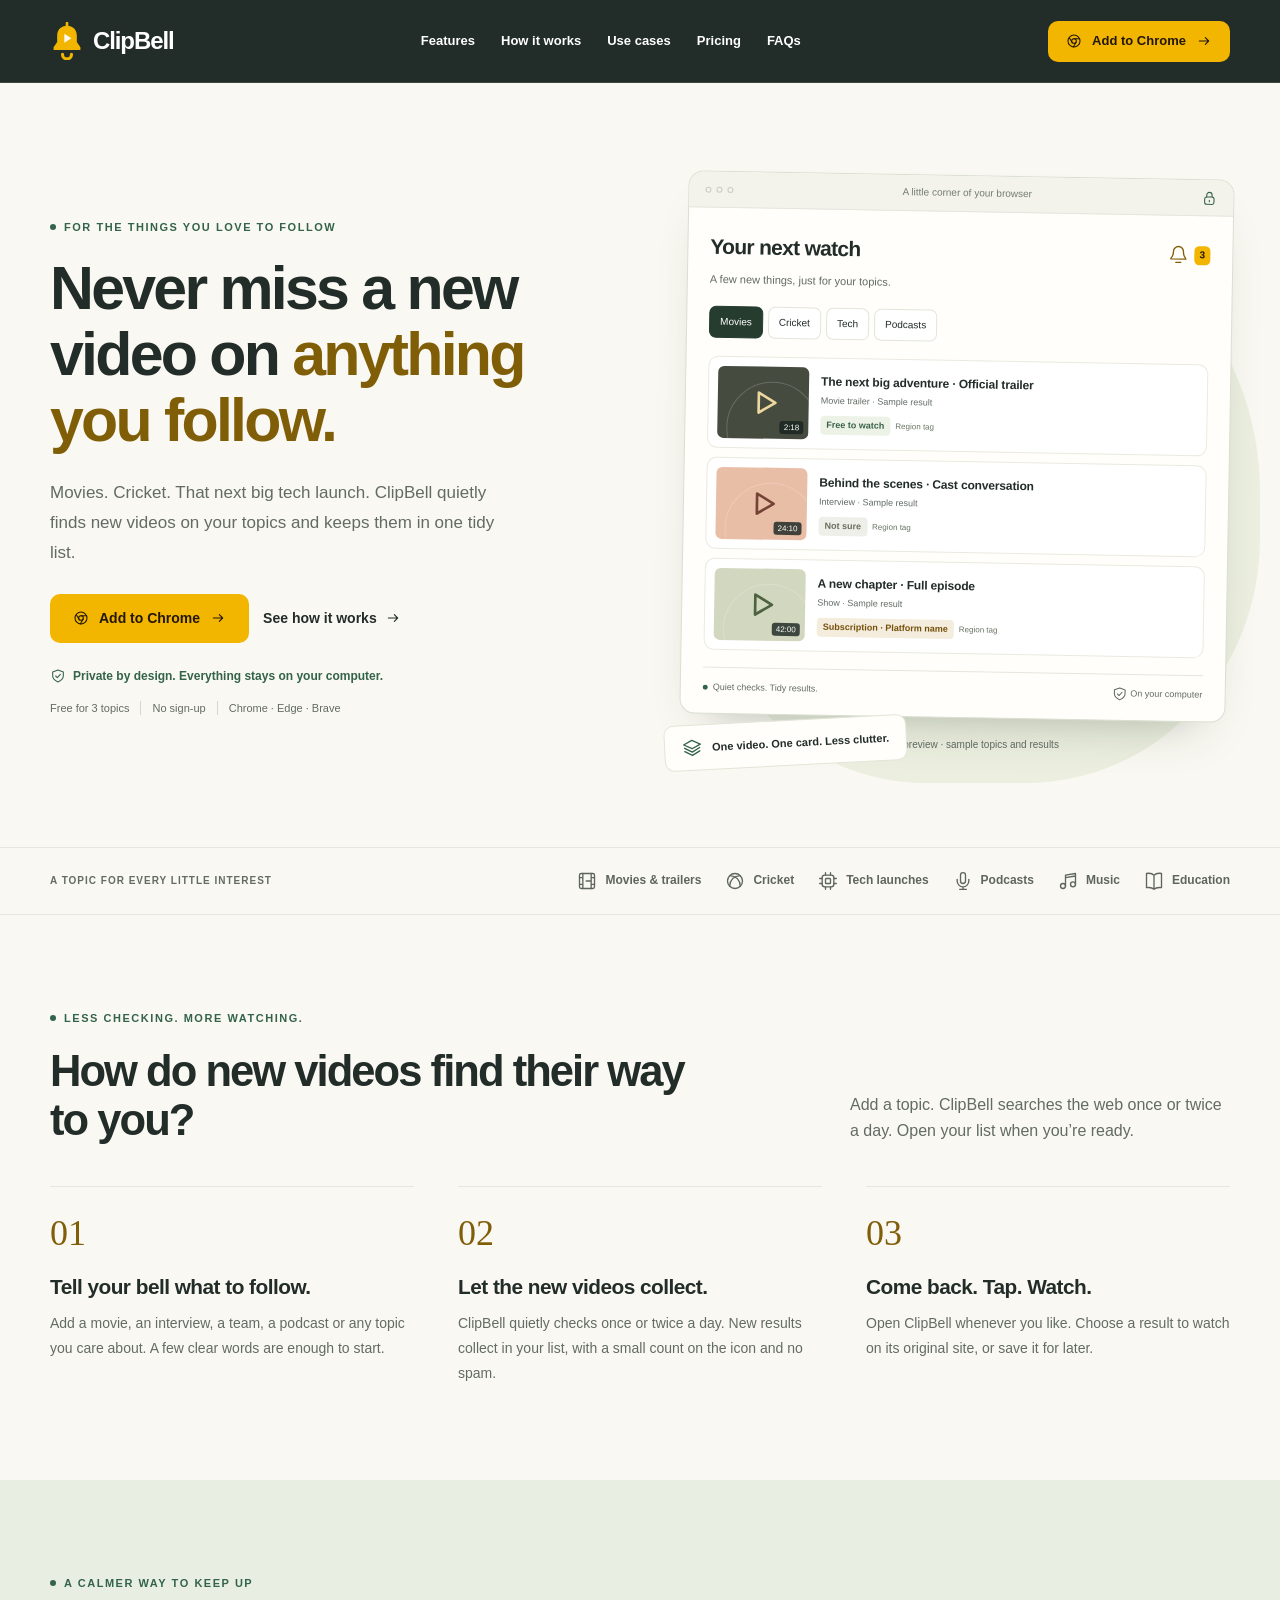
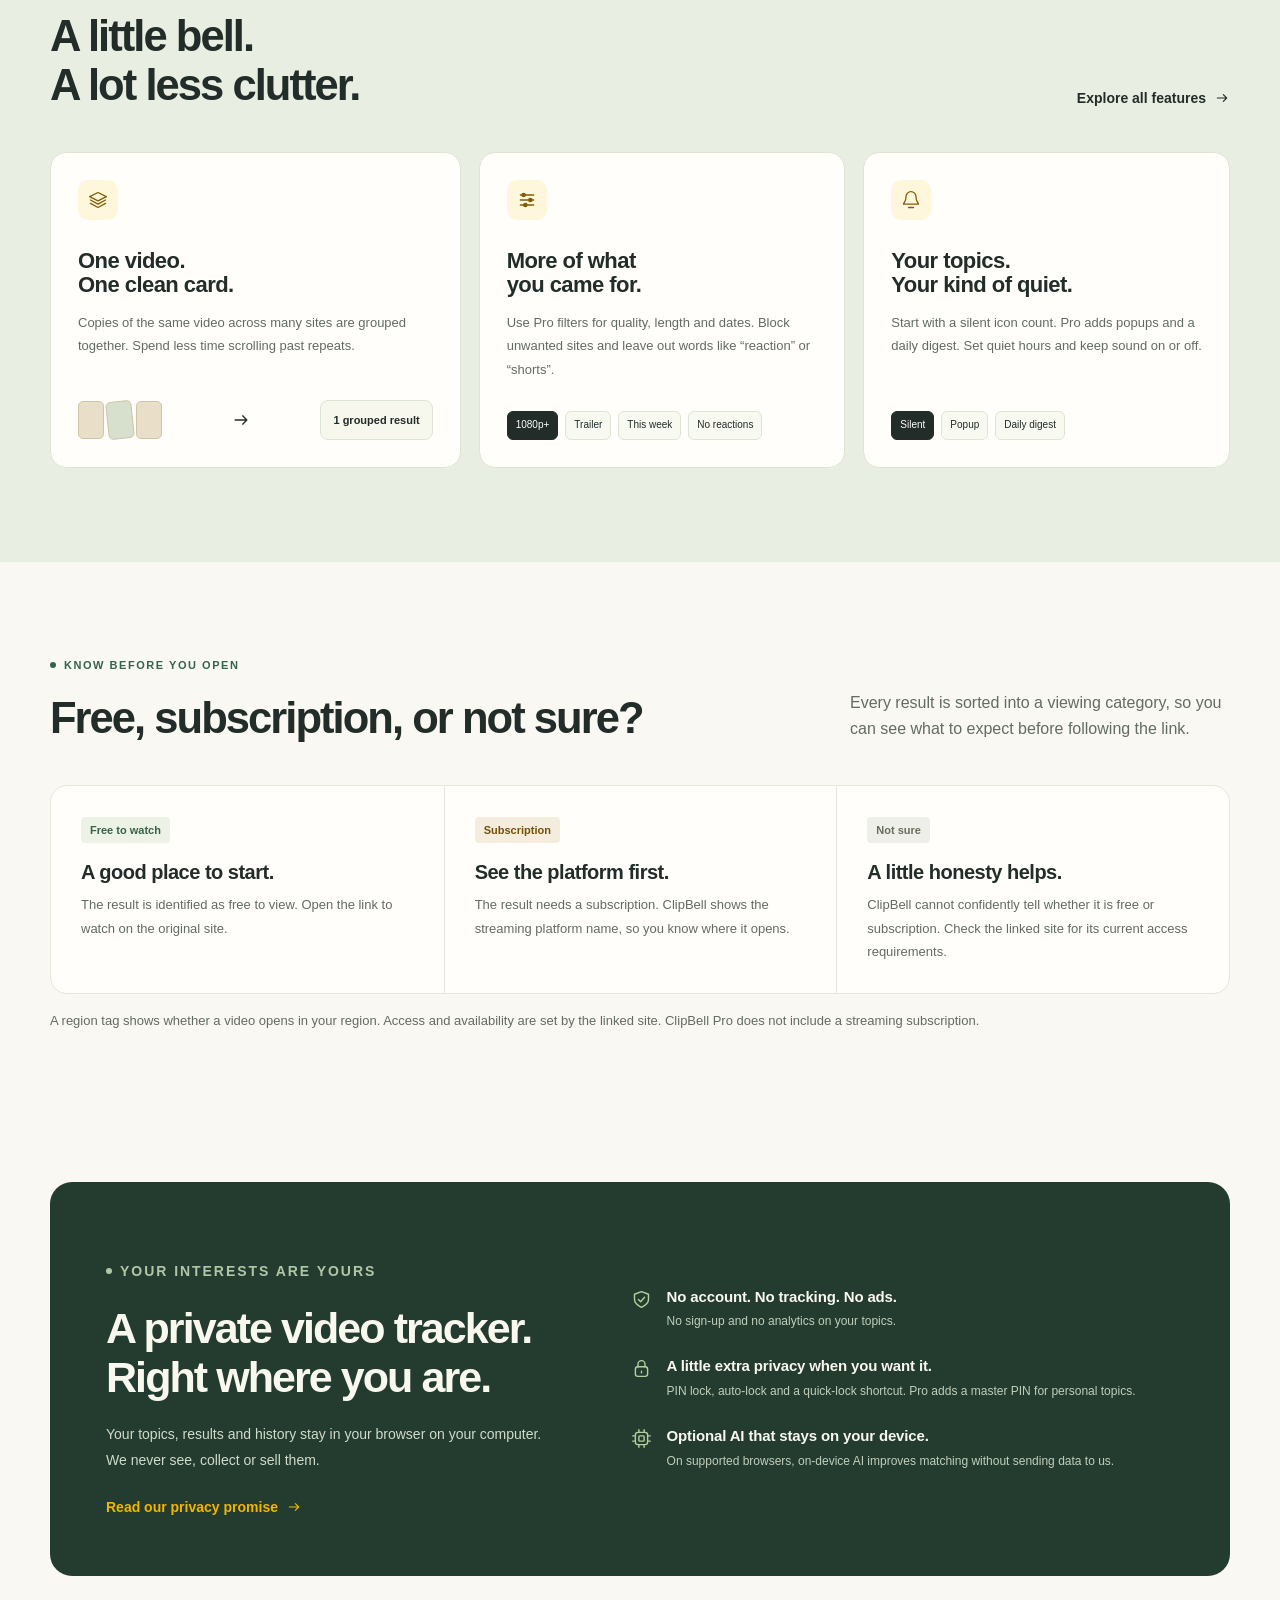
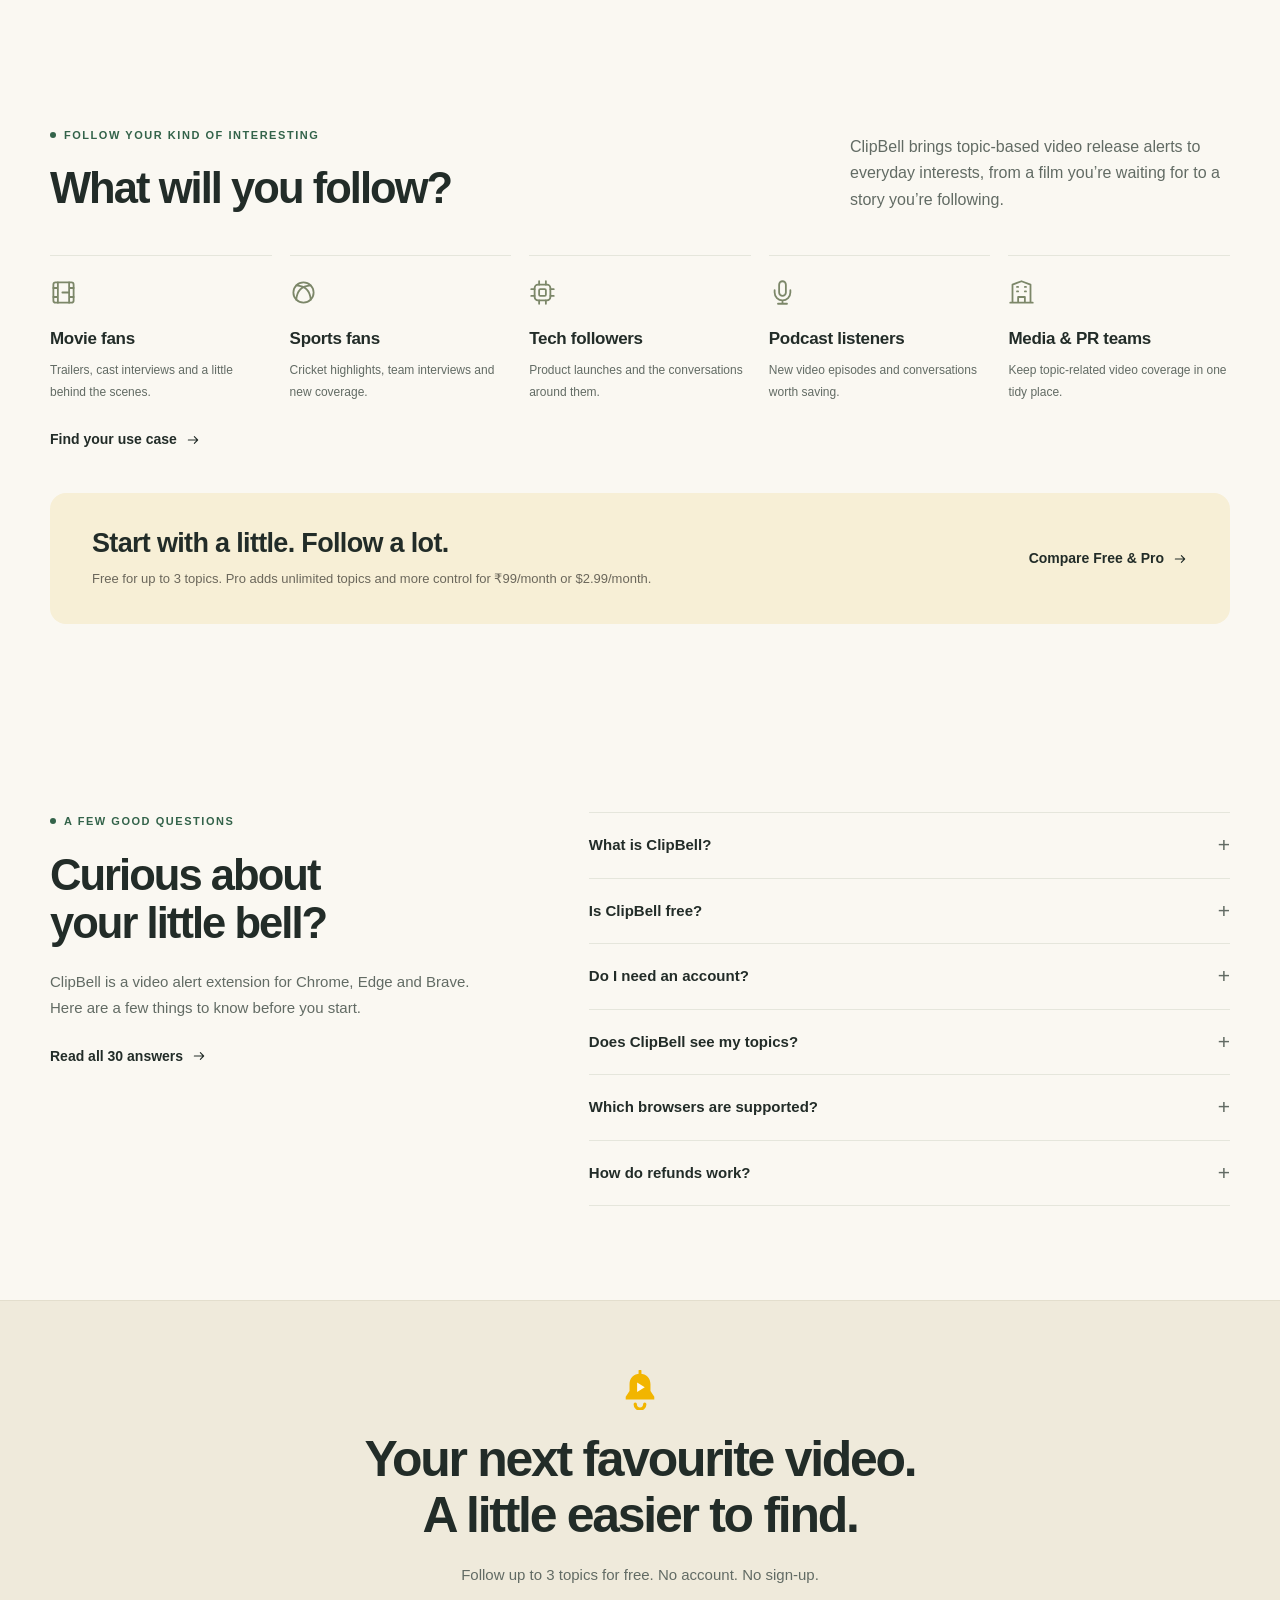
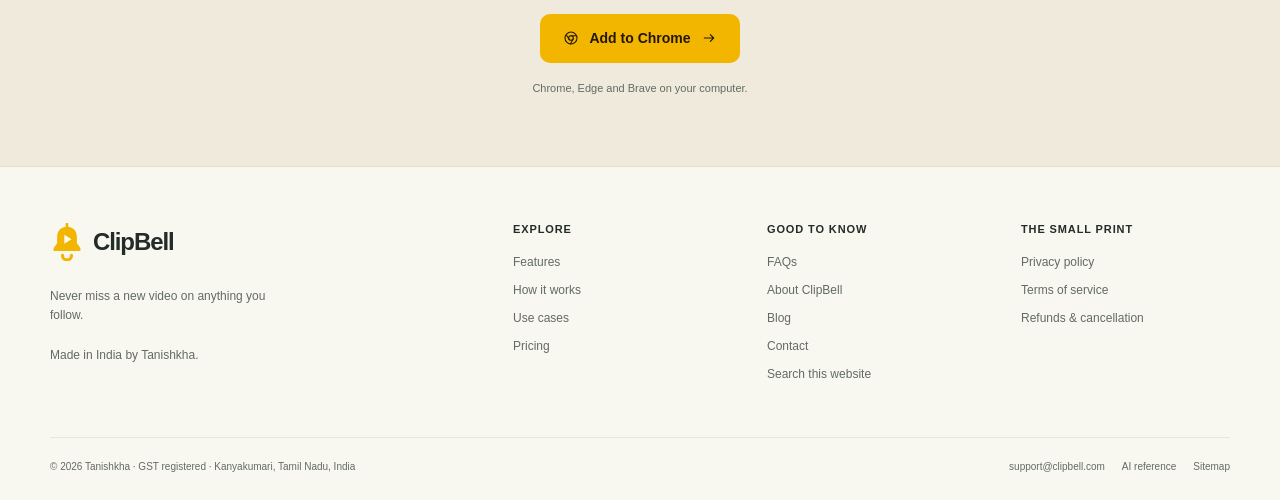
==== index.html @ e233ed97 "ClipBell website" ====
<!doctype html>
<html lang="en"><head><meta charset="utf-8"><meta name="viewport" content="width=device-width, initial-scale=1"><meta name="color-scheme" content="light"><meta name="theme-color" content="#FAF8F2">
<title>ClipBell — New Video Alerts, Privately</title><meta name="description" content="Never miss new videos on topics you follow. ClipBell brings tidy video alerts to Chrome, Edge and Brave. Free for 3 topics. No account."><meta name="robots" content="index,follow,max-image-preview:large"><link rel="canonical" href="https://clipbell.com/">
<meta property="og:type" content="website"><meta property="og:site_name" content="ClipBell"><meta property="og:locale" content="en_IN"><meta property="og:title" content="ClipBell — New Video Alerts, Privately"><meta property="og:description" content="Never miss new videos on topics you follow. ClipBell brings tidy video alerts to Chrome, Edge and Brave. Free for 3 topics. No account."><meta property="og:url" content="https://clipbell.com/"><meta property="og:image" content="https://clipbell.com/assets/og-clipbell.png?v=dark-header-f2b500"><meta property="og:image:width" content="1200"><meta property="og:image:height" content="630"><meta property="og:image:alt" content="ClipBell mango-yellow bell on warm off-white. Never miss a new video on anything you follow.">
<meta name="twitter:card" content="summary_large_image"><meta name="twitter:title" content="ClipBell — New Video Alerts, Privately"><meta name="twitter:description" content="Never miss new videos on topics you follow. ClipBell brings tidy video alerts to Chrome, Edge and Brave. Free for 3 topics. No account."><meta name="twitter:image" content="https://clipbell.com/assets/og-clipbell.png?v=dark-header-f2b500"><meta name="twitter:image:alt" content="ClipBell mango-yellow bell on warm off-white. Never miss a new video on anything you follow.">
<link rel="icon" href="/assets/favicon.svg?v=dark-header-f2b500" type="image/svg+xml"><link rel="icon" href="/assets/favicon-32.png?v=dark-header-f2b500" type="image/png" sizes="32x32"><link rel="apple-touch-icon" href="/assets/apple-touch-icon.png?v=dark-header-f2b500"><link rel="stylesheet" href="/assets/site.css?v=dark-header-f2b500"><link rel="describedby" href="/llms.txt" type="text/plain"><link rel="alternate" type="text/markdown" href="/index.md" title="Plain-text version of this page">
<script type="application/ld+json">{"@context":"https://schema.org","@graph":[{"@type":"Organization","@id":"https://clipbell.com/#organization","name":"Tanishkha","legalName":"Tanishkha","url":"https://clipbell.com/","brand":{"@type":"Brand","name":"ClipBell"},"logo":"https://clipbell.com/assets/clipbell-logo.svg?v=dark-header-f2b500","email":"support@clipbell.com","address":{"@type":"PostalAddress","addressLocality":"Kanyakumari","addressRegion":"Tamil Nadu","addressCountry":"IN"},"contactPoint":{"@type":"ContactPoint","contactType":"customer support","email":"support@clipbell.com","availableLanguage":"English"}},{"@type":"SoftwareApplication","@id":"https://clipbell.com/#software","name":"ClipBell","url":"https://clipbell.com/","description":"ClipBell is a browser extension for Chrome, Edge and Brave that alerts you when new videos are released on topics you follow. Topics, results and history stay in your browser on your computer.","applicationCategory":"BrowserApplication","operatingSystem":"Chrome, Edge, Brave","isAccessibleForFree":true,"publisher":{"@id":"https://clipbell.com/#organization"},"offers":[{"@type":"Offer","name":"ClipBell Free","price":0,"priceCurrency":"INR","url":"https://clipbell.com/pricing/","description":"Up to 3 topics, silent alerts and one PIN."},{"@type":"Offer","name":"ClipBell Pro — monthly — INR","price":99,"priceCurrency":"INR","url":"https://clipbell.com/pricing/","priceSpecification":{"@type":"UnitPriceSpecification","price":99,"priceCurrency":"INR","referenceQuantity":{"@type":"QuantitativeValue","value":1,"unitText":"month"}},"description":"Monthly Pro: unlimited topics, master PIN and personal topics, popup and daily digest alerts, all filters and related videos. Checkout details are pending."},{"@type":"Offer","name":"ClipBell Pro — monthly — USD","price":2.99,"priceCurrency":"USD","url":"https://clipbell.com/pricing/","priceSpecification":{"@type":"UnitPriceSpecification","price":2.99,"priceCurrency":"USD","referenceQuantity":{"@type":"QuantitativeValue","value":1,"unitText":"month"}},"description":"Monthly Pro: unlimited topics, master PIN and personal topics, popup and daily digest alerts, all filters and related videos. Checkout details are pending."}]},{"@type":"WebSite","@id":"https://clipbell.com/#website","name":"ClipBell","url":"https://clipbell.com/","publisher":{"@id":"https://clipbell.com/#organization"},"inLanguage":"en","potentialAction":{"@type":"SearchAction","target":{"@type":"EntryPoint","urlTemplate":"https://clipbell.com/search/?q={search_term_string}"},"query-input":"required name=search_term_string"}},{"@type":"BreadcrumbList","@id":"https://clipbell.com/#breadcrumbs","itemListElement":[{"@type":"ListItem","position":1,"name":"Home","item":"https://clipbell.com/"}]},{"@type":"WebPage","@id":"https://clipbell.com/#webpage","name":"ClipBell — New Video Alerts, Privately","description":"Never miss new videos on topics you follow. ClipBell brings tidy video alerts to Chrome, Edge and Brave. Free for 3 topics. No account.","url":"https://clipbell.com/","isPartOf":{"@id":"https://clipbell.com/#website"},"about":{"@id":"https://clipbell.com/#software"},"breadcrumb":{"@id":"https://clipbell.com/#breadcrumbs"},"inLanguage":"en"},{"@type":"FAQPage","@id":"https://clipbell.com/#faq","url":"https://clipbell.com/","mainEntity":[{"@type":"Question","name":"What is ClipBell?","acceptedAnswer":{"@type":"Answer","text":"ClipBell is a browser extension for Chrome, Edge and Brave that gives you new video alerts for topics you care about. Made in India by Tanishkha, it searches the web once or twice a day and collects new results in one list on your computer."}},{"@type":"Question","name":"Is ClipBell free?","acceptedAnswer":{"@type":"Answer","text":"Yes. The Free plan includes up to 3 topics, silent alerts and one PIN. Pro adds unlimited topics, more alert choices and additional features."}},{"@type":"Question","name":"Do I need an account?","acceptedAnswer":{"@type":"Answer","text":"No. ClipBell needs no account and no sign-up. A Pro licence key is checked without sending any of your topics."}},{"@type":"Question","name":"Does ClipBell see my topics?","acceptedAnswer":{"@type":"Answer","text":"No. Your topics, results and history stay in your browser on your computer. We never see, collect or sell them, and there is no tracking, analytics on your topics or advertising."}},{"@type":"Question","name":"Which browsers are supported?","acceptedAnswer":{"@type":"Answer","text":"ClipBell supports Chrome, Edge and Brave on your computer. Phone support is not available yet."}},{"@type":"Question","name":"How do refunds work?","acceptedAnswer":{"@type":"Answer","text":"Your first Pro purchase is eligible for a full refund within 7 days. Lifetime purchases have a 14-day refund window. Later renewal periods are not refundable except where the law requires. Approved refunds are submitted to the original payment method within 5–7 business days; your bank or payment provider may take longer to credit them. See the Refund & Cancellation Policy for details."}}]}]}</script><script src="/assets/site.js" defer></script></head>
<body><a href="#main" class="skip-link">Skip to content</a>
<header class="site-header"><div class="container header-row">
<a href="/" class="wordmark" aria-label="ClipBell home"><svg class="brand-icon" viewBox="0 0 38 42" fill="none" aria-hidden="true"><path d="M19 4c-6.8 0-11 4.8-11 11v7l-4 6v3h30v-3l-4-6v-7C30 8.8 25.8 4 19 4Z" fill="currentColor"/><path d="M14 36a5 5 0 0 0 10 0" stroke="currentColor" stroke-width="3.5" stroke-linecap="round"/><path d="m16 13 8 5-8 5V13Z" fill="#fffaf0"/><path d="M19 1v4" stroke="currentColor" stroke-width="3" stroke-linecap="round"/></svg><span>ClipBell</span></a>
<nav class="nav" id="main-navigation" aria-label="Main navigation"><a href="/features/">Features</a><a href="/how-it-works/">How it works</a><a href="/use-cases/">Use cases</a><a href="/pricing/">Pricing</a><a href="/faq/">FAQs</a></nav>
<div class="header-actions"><a class="button button-sm" href="/#install-info" data-launch="install" data-placeholder="[Chrome Web Store link]"><svg class="icon icon-sm" viewBox="0 0 24 24" fill="none" stroke="currentColor" stroke-width="1.6" stroke-linecap="round" stroke-linejoin="round" aria-hidden="true"><circle cx="12" cy="12" r="9"/><circle cx="12" cy="12" r="3.5"/><path d="M12 8.5h8M9 14l-4-7m10 7-4 7"/></svg>Add to Chrome<svg class="icon icon-sm" viewBox="0 0 24 24" fill="none" stroke="currentColor" stroke-width="1.6" stroke-linecap="round" stroke-linejoin="round" aria-hidden="true"><path d="M5 12h14m-5-5 5 5-5 5"/></svg></a><button class="menu-toggle" id="menu-toggle" type="button" aria-label="Toggle navigation" aria-controls="main-navigation" aria-expanded="false"><svg class="icon" viewBox="0 0 24 24" fill="none" stroke="currentColor" stroke-width="1.6" stroke-linecap="round" stroke-linejoin="round" aria-hidden="true"><path d="M4 7h16M4 12h16M4 17h16"/></svg></button></div>
</div></header><main id="main"><section class="hero"><div class="container hero-grid"><div><p class="eyebrow">For the things you love to follow</p><h1>Never miss a new video on <span class="accent">anything you follow.</span></h1><p class="lead">Movies. Cricket. That next big tech launch. ClipBell quietly finds new videos on your topics and keeps them in one tidy list.</p><div class="actions"><a class="button " href="/#install-info" data-launch="install" data-placeholder="[Chrome Web Store link]"><svg class="icon icon-sm" viewBox="0 0 24 24" fill="none" stroke="currentColor" stroke-width="1.6" stroke-linecap="round" stroke-linejoin="round" aria-hidden="true"><circle cx="12" cy="12" r="9"/><circle cx="12" cy="12" r="3.5"/><path d="M12 8.5h8M9 14l-4-7m10 7-4 7"/></svg>Add to Chrome<svg class="icon icon-sm" viewBox="0 0 24 24" fill="none" stroke="currentColor" stroke-width="1.6" stroke-linecap="round" stroke-linejoin="round" aria-hidden="true"><path d="M5 12h14m-5-5 5 5-5 5"/></svg></a><a class="text-link " href="/how-it-works/">See how it works<svg class="icon icon-sm" viewBox="0 0 24 24" fill="none" stroke="currentColor" stroke-width="1.6" stroke-linecap="round" stroke-linejoin="round" aria-hidden="true"><path d="M5 12h14m-5-5 5 5-5 5"/></svg></a></div><p class="privacy-line"><svg class="icon icon-sm" viewBox="0 0 24 24" fill="none" stroke="currentColor" stroke-width="1.6" stroke-linecap="round" stroke-linejoin="round" aria-hidden="true"><path d="m12 3 8 3v6c0 5-8 9-8 9s-8-4-8-9V6l8-3Z"/><path d="m8.5 12 2.5 2.5 4.5-5"/></svg>Private by design. Everything stays on your computer.</p><div class="browser-support"><span>Free for 3 topics</span><span class="divider"></span><span>No sign-up</span><span class="divider"></span><span>Chrome · Edge · Brave</span></div></div><div class="hero-art" aria-label="Illustrative ClipBell product preview"><div class="demo-window"><div class="window-bar"><i></i><i></i><i></i><span>A little corner of your browser</span><svg class="icon icon-sm" viewBox="0 0 24 24" fill="none" stroke="currentColor" stroke-width="1.6" stroke-linecap="round" stroke-linejoin="round" aria-hidden="true"><rect x="5" y="10" width="14" height="11" rx="3"/><path d="M8 10V7a4 4 0 0 1 8 0v3m-4 5v2"/></svg></div><div class="demo-content"><div class="demo-title-row"><span class="demo-title">Your next watch</span><span class="bell-count"><svg class="icon" viewBox="0 0 24 24" fill="none" stroke="currentColor" stroke-width="1.6" stroke-linecap="round" stroke-linejoin="round" aria-hidden="true"><path d="M18 8a6 6 0 0 0-12 0c0 7-3 7-3 9h18c0-2-3-2-3-9M9 21h6"/></svg><b>3</b></span></div><p class="demo-subtitle">A few new things, just for your topics.</p><div class="demo-tabs" role="tablist" aria-label="Sample topics"><button role="tab" id="demo-movies" type="button" data-demo-topic="movies" aria-selected="true" aria-controls="demo-results" tabindex="0">Movies</button><button role="tab" id="demo-cricket" type="button" data-demo-topic="cricket" aria-selected="false" aria-controls="demo-results" tabindex="-1">Cricket</button><button role="tab" id="demo-tech" type="button" data-demo-topic="tech" aria-selected="false" aria-controls="demo-results" tabindex="-1">Tech</button><button role="tab" id="demo-podcasts" type="button" data-demo-topic="podcasts" aria-selected="false" aria-controls="demo-results" tabindex="-1">Podcasts</button></div><div id="demo-results" class="demo-list" role="tabpanel" aria-labelledby="demo-movies"><article class="video-card"><div class="thumb cinema" aria-hidden="true"><svg class="icon" viewBox="0 0 24 24" fill="none" stroke="currentColor" stroke-width="1.6" stroke-linecap="round" stroke-linejoin="round" aria-hidden="true"><path d="m9 6 10 6-10 6V6Z"/></svg><span class="time">2:18</span></div><div class="video-copy"><h3>The next big adventure · Official trailer</h3><p>Movie trailer · Sample result</p><div class="video-tags"><span class="tag ">Free to watch</span><span class="region">Region tag</span></div></div></article><article class="video-card"><div class="thumb podcast" aria-hidden="true"><svg class="icon" viewBox="0 0 24 24" fill="none" stroke="currentColor" stroke-width="1.6" stroke-linecap="round" stroke-linejoin="round" aria-hidden="true"><path d="m9 6 10 6-10 6V6Z"/></svg><span class="time">24:10</span></div><div class="video-copy"><h3>Behind the scenes · Cast conversation</h3><p>Interview · Sample result</p><div class="video-tags"><span class="tag tag-unsure">Not sure</span><span class="region">Region tag</span></div></div></article><article class="video-card"><div class="thumb new" aria-hidden="true"><svg class="icon" viewBox="0 0 24 24" fill="none" stroke="currentColor" stroke-width="1.6" stroke-linecap="round" stroke-linejoin="round" aria-hidden="true"><path d="m9 6 10 6-10 6V6Z"/></svg><span class="time">42:00</span></div><div class="video-copy"><h3>A new chapter · Full episode</h3><p>Show · Sample result</p><div class="video-tags"><span class="tag tag-subscription">Subscription · Platform name</span><span class="region">Region tag</span></div></div></article></div><div class="demo-bottom"><span><i class="live-dot"></i>Quiet checks. Tidy results.</span><span><svg class="icon icon-sm" viewBox="0 0 24 24" fill="none" stroke="currentColor" stroke-width="1.6" stroke-linecap="round" stroke-linejoin="round" aria-hidden="true"><path d="m12 3 8 3v6c0 5-8 9-8 9s-8-4-8-9V6l8-3Z"/><path d="m8.5 12 2.5 2.5 4.5-5"/></svg> On your computer</span></div></div></div><div class="floating-note"><svg class="icon" viewBox="0 0 24 24" fill="none" stroke="currentColor" stroke-width="1.6" stroke-linecap="round" stroke-linejoin="round" aria-hidden="true"><path d="m12 3 10 5-10 5L2 8l10-5Zm-9 9 9 5 9-5M3 16l9 5 9-5"/></svg>One video. One card. Less clutter.</div><p class="sample-caption">Illustrative preview · sample topics and results</p></div></div></section>
<div class="topic-band"><div class="container"><p>A topic for every little interest</p><div class="topic-items"><span><svg class="icon" viewBox="0 0 24 24" fill="none" stroke="currentColor" stroke-width="1.6" stroke-linecap="round" stroke-linejoin="round" aria-hidden="true"><rect x="3" y="3" width="18" height="18" rx="2"/><path d="M7 3v18M17 3v18M3 8h4m-4 8h4M17 8h4m-4 8h4m-10-4h6"/></svg>Movies & trailers</span><span><svg class="icon" viewBox="0 0 24 24" fill="none" stroke="currentColor" stroke-width="1.6" stroke-linecap="round" stroke-linejoin="round" aria-hidden="true"><circle cx="12" cy="12" r="9"/><path d="M5.6 5.6c8.5.5 12.3 4.6 12.8 12.8M18.4 5.6C9.9 6.1 6.1 10.2 5.6 18.4"/></svg>Cricket</span><span><svg class="icon" viewBox="0 0 24 24" fill="none" stroke="currentColor" stroke-width="1.6" stroke-linecap="round" stroke-linejoin="round" aria-hidden="true"><rect x="5" y="5" width="14" height="14" rx="3"/><rect x="9" y="9" width="6" height="6" rx="1"/><path d="M9 2v3m6-3v3M9 19v3m6-3v3M2 9h3m-3 6h3m14-6h3m-3 6h3"/></svg>Tech launches</span><span><svg class="icon" viewBox="0 0 24 24" fill="none" stroke="currentColor" stroke-width="1.6" stroke-linecap="round" stroke-linejoin="round" aria-hidden="true"><rect x="9" y="2" width="6" height="13" rx="3"/><path d="M5 10v2a7 7 0 0 0 14 0v-2m-7 9v3m-4 0h8"/></svg>Podcasts</span><span><svg class="icon" viewBox="0 0 24 24" fill="none" stroke="currentColor" stroke-width="1.6" stroke-linecap="round" stroke-linejoin="round" aria-hidden="true"><path d="M9 18V5l12-2v13M9 8l12-2"/><ellipse cx="6" cy="18" rx="3" ry="3"/><ellipse cx="18" cy="16" rx="3" ry="3"/></svg>Music</span><span><svg class="icon" viewBox="0 0 24 24" fill="none" stroke="currentColor" stroke-width="1.6" stroke-linecap="round" stroke-linejoin="round" aria-hidden="true"><path d="M12 5C9 2 3 3 3 3v17s6-1 9 2c3-3 9-2 9-2V3s-6-1-9 2v17"/></svg>Education</span></div></div></div>
<section class="section"><div class="container"><div class="section-head"><div><p class="eyebrow">Less checking. More watching.</p><h2>How do new videos find their way to you?</h2></div><p>Add a topic. ClipBell searches the web once or twice a day. Open your list when you’re ready.</p></div><div class="step-grid"><article class="rule-top"><div class="step-number">01</div><h3>Tell your bell what to follow.</h3><p>Add a movie, an interview, a team, a podcast or any topic you care about. A few clear words are enough to start.</p></article><article class="rule-top"><div class="step-number">02</div><h3>Let the new videos collect.</h3><p>ClipBell quietly checks once or twice a day. New results collect in your list, with a small count on the icon and no spam.</p></article><article class="rule-top"><div class="step-number">03</div><h3>Come back. Tap. Watch.</h3><p>Open ClipBell whenever you like. Choose a result to watch on its original site, or save it for later.</p></article></div></div></section>
<section class="section sage-section"><div class="container"><div class="section-head"><div><p class="eyebrow">A calmer way to keep up</p><h2>A little bell.<br>A lot less clutter.</h2></div><a class="text-link " href="/features/">Explore all features<svg class="icon icon-sm" viewBox="0 0 24 24" fill="none" stroke="currentColor" stroke-width="1.6" stroke-linecap="round" stroke-linejoin="round" aria-hidden="true"><path d="M5 12h14m-5-5 5 5-5 5"/></svg></a></div><div class="feature-mosaic"><article class="feature-tile"><span class="feature-icon"><svg class="icon" viewBox="0 0 24 24" fill="none" stroke="currentColor" stroke-width="1.6" stroke-linecap="round" stroke-linejoin="round" aria-hidden="true"><path d="m12 3 10 5-10 5L2 8l10-5Zm-9 9 9 5 9-5M3 16l9 5 9-5"/></svg></span><h3>One video.<br>One clean card.</h3><p>Copies of the same video across many sites are grouped together. Spend less time scrolling past repeats.</p><div class="mini-viz"><div class="mini-merge"><div class="stack" aria-hidden="true"><i></i><i></i><i></i></div><svg class="icon" viewBox="0 0 24 24" fill="none" stroke="currentColor" stroke-width="1.6" stroke-linecap="round" stroke-linejoin="round" aria-hidden="true"><path d="M5 12h14m-5-5 5 5-5 5"/></svg><div class="merged">1 grouped result</div></div></div></article><article class="feature-tile"><span class="feature-icon"><svg class="icon" viewBox="0 0 24 24" fill="none" stroke="currentColor" stroke-width="1.6" stroke-linecap="round" stroke-linejoin="round" aria-hidden="true"><path d="M4 6h16M4 12h16M4 18h16"/><circle cx="8" cy="6" r="2" fill="currentColor"/><circle cx="16" cy="12" r="2" fill="currentColor"/><circle cx="10" cy="18" r="2" fill="currentColor"/></svg></span><h3>More of what<br>you came for.</h3><p>Use Pro filters for quality, length and dates. Block unwanted sites and leave out words like “reaction” or “shorts”.</p><div class="mini-viz"><div class="mini-pills"><span class="active">1080p+</span><span>Trailer</span><span>This week</span><span>No reactions</span></div></div></article><article class="feature-tile"><span class="feature-icon"><svg class="icon" viewBox="0 0 24 24" fill="none" stroke="currentColor" stroke-width="1.6" stroke-linecap="round" stroke-linejoin="round" aria-hidden="true"><path d="M18 8a6 6 0 0 0-12 0c0 7-3 7-3 9h18c0-2-3-2-3-9M9 21h6"/></svg></span><h3>Your topics.<br>Your kind of quiet.</h3><p>Start with a silent icon count. Pro adds popups and a daily digest. Set quiet hours and keep sound on or off.</p><div class="mini-viz"><div class="mini-pills"><span class="active">Silent</span><span>Popup</span><span>Daily digest</span></div></div></article></div></div></section>
<section class="section"><div class="container"><div class="section-head"><div><p class="eyebrow">Know before you open</p><h2>Free, subscription, or not sure?</h2></div><p>Every result is sorted into a viewing category, so you can see what to expect before following the link.</p></div><div class="watch-types"><article class="watch-type"><span class="tag ">Free to watch</span><h3>A good place to start.</h3><p>The result is identified as free to view. Open the link to watch on the original site.</p></article><article class="watch-type"><span class="tag tag-subscription">Subscription</span><h3>See the platform first.</h3><p>The result needs a subscription. ClipBell shows the streaming platform name, so you know where it opens.</p></article><article class="watch-type"><span class="tag tag-unsure">Not sure</span><h3>A little honesty helps.</h3><p>ClipBell cannot confidently tell whether it is free or subscription. Check the linked site for its current access requirements.</p></article></div><p class="small muted">A region tag shows whether a video opens in your region. Access and availability are set by the linked site. ClipBell Pro does not include a streaming subscription.</p></div></section>
<section class="section-small"><div class="container"><div class="privacy-banner"><div><p class="eyebrow">Your interests are yours</p><h2>A private video tracker.<br>Right where you are.</h2><p>Your topics, results and history stay in your browser on your computer. We never see, collect or sell them.</p><a class="text-link " href="/privacy/">Read our privacy promise<svg class="icon icon-sm" viewBox="0 0 24 24" fill="none" stroke="currentColor" stroke-width="1.6" stroke-linecap="round" stroke-linejoin="round" aria-hidden="true"><path d="M5 12h14m-5-5 5 5-5 5"/></svg></a></div><div class="privacy-points"><div class="privacy-point"><svg class="icon" viewBox="0 0 24 24" fill="none" stroke="currentColor" stroke-width="1.6" stroke-linecap="round" stroke-linejoin="round" aria-hidden="true"><path d="m12 3 8 3v6c0 5-8 9-8 9s-8-4-8-9V6l8-3Z"/><path d="m8.5 12 2.5 2.5 4.5-5"/></svg><div><h3>No account. No tracking. No ads.</h3><p>No sign-up and no analytics on your topics.</p></div></div><div class="privacy-point"><svg class="icon" viewBox="0 0 24 24" fill="none" stroke="currentColor" stroke-width="1.6" stroke-linecap="round" stroke-linejoin="round" aria-hidden="true"><rect x="5" y="10" width="14" height="11" rx="3"/><path d="M8 10V7a4 4 0 0 1 8 0v3m-4 5v2"/></svg><div><h3>A little extra privacy when you want it.</h3><p>PIN lock, auto-lock and a quick-lock shortcut. Pro adds a master PIN for personal topics.</p></div></div><div class="privacy-point"><svg class="icon" viewBox="0 0 24 24" fill="none" stroke="currentColor" stroke-width="1.6" stroke-linecap="round" stroke-linejoin="round" aria-hidden="true"><rect x="5" y="5" width="14" height="14" rx="3"/><rect x="9" y="9" width="6" height="6" rx="1"/><path d="M9 2v3m6-3v3M9 19v3m6-3v3M2 9h3m-3 6h3m14-6h3m-3 6h3"/></svg><div><h3>Optional AI that stays on your device.</h3><p>On supported browsers, on-device AI improves matching without sending data to us.</p></div></div></div></div></div></section>
<section class="section"><div class="container"><div class="section-head"><div><p class="eyebrow">Follow your kind of interesting</p><h2>What will you follow?</h2></div><p>ClipBell brings topic-based video release alerts to everyday interests, from a film you’re waiting for to a story you’re following.</p></div><div class="use-grid"><article class="use-card"><svg class="icon" viewBox="0 0 24 24" fill="none" stroke="currentColor" stroke-width="1.6" stroke-linecap="round" stroke-linejoin="round" aria-hidden="true"><rect x="3" y="3" width="18" height="18" rx="2"/><path d="M7 3v18M17 3v18M3 8h4m-4 8h4M17 8h4m-4 8h4m-10-4h6"/></svg><h3>Movie fans</h3><p>Trailers, cast interviews and a little behind the scenes.</p></article><article class="use-card"><svg class="icon" viewBox="0 0 24 24" fill="none" stroke="currentColor" stroke-width="1.6" stroke-linecap="round" stroke-linejoin="round" aria-hidden="true"><circle cx="12" cy="12" r="9"/><path d="M5.6 5.6c8.5.5 12.3 4.6 12.8 12.8M18.4 5.6C9.9 6.1 6.1 10.2 5.6 18.4"/></svg><h3>Sports fans</h3><p>Cricket highlights, team interviews and new coverage.</p></article><article class="use-card"><svg class="icon" viewBox="0 0 24 24" fill="none" stroke="currentColor" stroke-width="1.6" stroke-linecap="round" stroke-linejoin="round" aria-hidden="true"><rect x="5" y="5" width="14" height="14" rx="3"/><rect x="9" y="9" width="6" height="6" rx="1"/><path d="M9 2v3m6-3v3M9 19v3m6-3v3M2 9h3m-3 6h3m14-6h3m-3 6h3"/></svg><h3>Tech followers</h3><p>Product launches and the conversations around them.</p></article><article class="use-card"><svg class="icon" viewBox="0 0 24 24" fill="none" stroke="currentColor" stroke-width="1.6" stroke-linecap="round" stroke-linejoin="round" aria-hidden="true"><rect x="9" y="2" width="6" height="13" rx="3"/><path d="M5 10v2a7 7 0 0 0 14 0v-2m-7 9v3m-4 0h8"/></svg><h3>Podcast listeners</h3><p>New video episodes and conversations worth saving.</p></article><article class="use-card"><svg class="icon" viewBox="0 0 24 24" fill="none" stroke="currentColor" stroke-width="1.6" stroke-linecap="round" stroke-linejoin="round" aria-hidden="true"><path d="M4 21V5l8-3 8 3v16M2 21h20M9 21v-5h6v5M8 7h1m6 0h1M8 11h1m6 0h1"/></svg><h3>Media & PR teams</h3><p>Keep topic-related video coverage in one tidy place.</p></article></div><a class="text-link " href="/use-cases/">Find your use case<svg class="icon icon-sm" viewBox="0 0 24 24" fill="none" stroke="currentColor" stroke-width="1.6" stroke-linecap="round" stroke-linejoin="round" aria-hidden="true"><path d="M5 12h14m-5-5 5 5-5 5"/></svg></a><div class="price-teaser"><div><h3>Start with a little. Follow a lot.</h3><p>Free for up to 3 topics. Pro adds unlimited topics and more control for ₹99/month or $2.99/month.</p></div><a class="text-link " href="/pricing/">Compare Free &amp; Pro<svg class="icon icon-sm" viewBox="0 0 24 24" fill="none" stroke="currentColor" stroke-width="1.6" stroke-linecap="round" stroke-linejoin="round" aria-hidden="true"><path d="M5 12h14m-5-5 5 5-5 5"/></svg></a></div></div></section>
<section class="section"><div class="container faq-layout"><div class="faq-intro"><p class="eyebrow">A few good questions</p><h2>Curious about<br>your little bell?</h2><p class="lead">ClipBell is a video alert extension for Chrome, Edge and Brave. Here are a few things to know before you start.</p><a class="text-link " href="/faq/">Read all 30 answers<svg class="icon icon-sm" viewBox="0 0 24 24" fill="none" stroke="currentColor" stroke-width="1.6" stroke-linecap="round" stroke-linejoin="round" aria-hidden="true"><path d="M5 12h14m-5-5 5 5-5 5"/></svg></a></div><div class="faq-list"><details data-faq id="answer-1"><summary>What is ClipBell?</summary><div class="answer"><p>ClipBell is a browser extension for Chrome, Edge and Brave that gives you new video alerts for topics you care about. Made in India by Tanishkha, it searches the web once or twice a day and collects new results in one list on your computer.</p></div></details><details data-faq id="answer-2"><summary>Is ClipBell free?</summary><div class="answer"><p>Yes. The Free plan includes up to 3 topics, silent alerts and one PIN. Pro adds unlimited topics, more alert choices and additional features.</p></div></details><details data-faq id="answer-3"><summary>Do I need an account?</summary><div class="answer"><p>No. ClipBell needs no account and no sign-up. A Pro licence key is checked without sending any of your topics.</p></div></details><details data-faq id="answer-4"><summary>Does ClipBell see my topics?</summary><div class="answer"><p>No. Your topics, results and history stay in your browser on your computer. We never see, collect or sell them, and there is no tracking, analytics on your topics or advertising.</p></div></details><details data-faq id="answer-5"><summary>Which browsers are supported?</summary><div class="answer"><p>ClipBell supports Chrome, Edge and Brave on your computer. Phone support is not available yet.</p></div></details><details data-faq id="answer-6"><summary>How do refunds work?</summary><div class="answer"><p>Your first Pro purchase is eligible for a full refund within 7 days. Lifetime purchases have a 14-day refund window. Later renewal periods are not refundable except where the law requires. Approved refunds are submitted to the original payment method within 5–7 business days; your bank or payment provider may take longer to credit them. See the Refund &amp; Cancellation Policy for details.</p></div></details></div></div></section><section class="cta" id="install-info"><div class="container"><svg class="bell-large" viewBox="0 0 38 42" fill="none" aria-hidden="true"><path d="M19 4c-6.8 0-11 4.8-11 11v7l-4 6v3h30v-3l-4-6v-7C30 8.8 25.8 4 19 4Z" fill="currentColor"/><path d="M14 36a5 5 0 0 0 10 0" stroke="currentColor" stroke-width="3.5" stroke-linecap="round"/><path d="m16 13 8 5-8 5V13Z" fill="#fffaf0"/><path d="M19 1v4" stroke="currentColor" stroke-width="3" stroke-linecap="round"/></svg><h2>Your next favourite video.<br>A little easier to find.</h2><p>Follow up to 3 topics for free. No account. No sign-up.</p><a class="button " href="/#install-info" data-launch="install" data-placeholder="[Chrome Web Store link]"><svg class="icon icon-sm" viewBox="0 0 24 24" fill="none" stroke="currentColor" stroke-width="1.6" stroke-linecap="round" stroke-linejoin="round" aria-hidden="true"><circle cx="12" cy="12" r="9"/><circle cx="12" cy="12" r="3.5"/><path d="M12 8.5h8M9 14l-4-7m10 7-4 7"/></svg>Add to Chrome<svg class="icon icon-sm" viewBox="0 0 24 24" fill="none" stroke="currentColor" stroke-width="1.6" stroke-linecap="round" stroke-linejoin="round" aria-hidden="true"><path d="M5 12h14m-5-5 5 5-5 5"/></svg></a><p class="small">Chrome, Edge and Brave on your computer.</p><noscript><p class="noscript-note">Install link pending: [Chrome Web Store link]. <a href="/contact/">Contact us for help.</a></p></noscript></div></section></main><footer class="site-footer"><div class="container"><div class="footer-grid"><div class="footer-brand"><a href="/" class="wordmark" aria-label="ClipBell home"><svg class="brand-icon" viewBox="0 0 38 42" fill="none" aria-hidden="true"><path d="M19 4c-6.8 0-11 4.8-11 11v7l-4 6v3h30v-3l-4-6v-7C30 8.8 25.8 4 19 4Z" fill="currentColor"/><path d="M14 36a5 5 0 0 0 10 0" stroke="currentColor" stroke-width="3.5" stroke-linecap="round"/><path d="m16 13 8 5-8 5V13Z" fill="#fffaf0"/><path d="M19 1v4" stroke="currentColor" stroke-width="3" stroke-linecap="round"/></svg><span>ClipBell</span></a><p>Never miss a new video on anything you follow.<br><br>Made in India by Tanishkha.</p></div><div class="footer-group"><h2>Explore</h2><ul><li><a href="/features/">Features</a></li><li><a href="/how-it-works/">How it works</a></li><li><a href="/use-cases/">Use cases</a></li><li><a href="/pricing/">Pricing</a></li></ul></div><div class="footer-group"><h2>Good to know</h2><ul><li><a href="/faq/">FAQs</a></li><li><a href="/about/">About ClipBell</a></li><li><a href="/blog/">Blog</a></li><li><a href="/contact/">Contact</a></li><li><a href="/search/">Search this website</a></li></ul></div><div class="footer-group"><h2>The small print</h2><ul><li><a href="/privacy/">Privacy policy</a></li><li><a href="/terms/">Terms of service</a></li><li><a href="/refund-policy/">Refunds & cancellation</a></li></ul></div></div><div class="footer-bottom"><p>© 2026 Tanishkha · GST registered · Kanyakumari, Tamil Nadu, India</p><div class="footer-small-links"><a href="mailto:support@clipbell.com">support@clipbell.com</a><a href="/llms.txt">AI reference</a><a href="/sitemap.xml">Sitemap</a></div></div></div></footer><dialog id="launch-notice" class="notice-dialog" aria-labelledby="notice-heading" aria-describedby="notice-text"><svg class="brand-icon" viewBox="0 0 38 42" fill="none" aria-hidden="true"><path d="M19 4c-6.8 0-11 4.8-11 11v7l-4 6v3h30v-3l-4-6v-7C30 8.8 25.8 4 19 4Z" fill="currentColor"/><path d="M14 36a5 5 0 0 0 10 0" stroke="currentColor" stroke-width="3.5" stroke-linecap="round"/><path d="m16 13 8 5-8 5V13Z" fill="#fffaf0"/><path d="M19 1v4" stroke="currentColor" stroke-width="3" stroke-linecap="round"/></svg><h2 id="notice-heading">The install link is being finalised.</h2><p id="notice-text">The official extension listing needs to be added before installation is available here.</p><code id="notice-value">[Chrome Web Store link]</code><div class="actions"><button id="notice-close" type="button" class="button button-dark">Got it</button><a href="/contact/" class="text-link">Contact ClipBell</a></div></dialog></body></html>
---- assets/site.css ----
/* ClipBell • locally served, dependency-free styles */
:root{--orange:#f2b500;--orange-dark:#805e08;--orange-pale:#fff7db;--ink:#222c28;--muted:#626b64;--cream:#faf8f2;--paper:#fffefa;--line:#e5e6dc;--green:#33634a;--sage:#e9eee3;--serif:Georgia,serif;--radius:20px;--shadow:0 22px 65px -36px #303a3140;font-family:Inter,-apple-system,BlinkMacSystemFont,"Segoe UI",sans-serif;color:var(--ink);background:var(--cream);font-synthesis:none;color-scheme:light}
*{box-sizing:border-box}html{scroll-behavior:smooth;scroll-padding-top:100px}body{margin:0;font-size:16px;line-height:1.65;-webkit-font-smoothing:antialiased}button,input,textarea,select{font:inherit}button,a,input,textarea,summary{-webkit-tap-highlight-color:transparent}a{color:inherit;text-underline-offset:4px}a:hover{color:var(--orange-dark)}button{cursor:pointer}button:disabled{cursor:not-allowed}img,svg{vertical-align:middle}img{max-width:100%;height:auto}h1,h2,h3,h4,p{margin:0}h1,h2,h3{line-height:1.12;letter-spacing:-.045em}h1{font-size:clamp(2.75rem,5.2vw,4.9rem);font-weight:650}h2{font-size:clamp(2rem,3.4vw,3.15rem);font-weight:620}h3{font-size:1.3rem;font-weight:650;letter-spacing:-.025em}p+p{margin-top:1em}ul,ol{padding-left:1.25rem}li+li{margin-top:.45rem}button{color:inherit}button:focus-visible,a:focus-visible,input:focus-visible,textarea:focus-visible,summary:focus-visible{outline:3px solid #805e08;outline-offset:4px}button svg,a svg{flex-shrink:0}::selection{background:#ffe59a;color:#222c28}[hidden]{display:none!important}.sr-only{position:absolute;width:1px;height:1px;padding:0;margin:-1px;overflow:hidden;clip:rect(0,0,0,0);white-space:nowrap;border:0}.skip-link{position:fixed;left:16px;top:-100px;z-index:100;background:var(--ink);color:white;padding:12px 20px;border-radius:12px}.skip-link:focus{top:16px;color:white}.container{width:min(1180px,calc(100% - 64px));margin:auto}.narrow{max-width:800px}.section{padding:94px 0}.section-small{padding:56px 0}.section-head{display:flex;align-items:flex-end;justify-content:space-between;gap:40px;margin-bottom:42px}.section-head h2{max-width:660px}.section-head>p{max-width:380px;color:var(--muted)}.eyebrow{display:flex;align-items:center;gap:8px;font-size:11px;letter-spacing:.14em;font-weight:750;text-transform:uppercase;color:var(--green);margin-bottom:20px}.eyebrow:before{content:"";width:6px;height:6px;border-radius:50%;background:currentColor;flex-shrink:0}.muted{color:var(--muted)}.accent{color:var(--orange-dark)}.lead{font-size:18px;line-height:1.75;color:var(--muted);max-width:670px}.small{font-size:13px}.tiny{font-size:11px}.center{text-align:center}.center .eyebrow{justify-content:center}.center .lead{margin-left:auto;margin-right:auto}.button{display:inline-flex;align-items:center;justify-content:center;gap:10px;padding:13px 22px;min-height:49px;border-radius:10px;border:1px solid transparent;background:var(--orange);color:#231708;font-weight:700;line-height:1.35;text-decoration:none;font-size:14px;transition:background .16s,transform .16s}.button:hover{background:#dca500;color:#21170e;transform:translateY(-1px)}.button-dark{background:var(--ink);color:#fff}.button-dark:hover{background:#3a483e;color:#fff}.button-outline{border-color:#d7dcd1;background:transparent;color:var(--ink)}.button-outline:hover{background:#f0f1e9;color:var(--ink)}.button-sm{font-size:13px;min-height:41px;padding:10px 17px}.text-link{display:inline-flex;align-items:center;gap:8px;font-size:14px;font-weight:700;text-decoration:none}.text-link:hover{text-decoration:underline}.actions{display:flex;gap:14px;align-items:center;flex-wrap:wrap}.icon{width:20px;height:20px;display:inline-block}.icon-sm{width:16px;height:16px}.icon-lg{width:26px;height:26px}.site-header{border-bottom:1px solid #3b463f;background:#222c28;color:#fff;position:sticky;top:0;z-index:40;backdrop-filter:blur(12px)}.header-row{height:82px;display:flex;align-items:center;justify-content:space-between;gap:32px}.wordmark{display:inline-flex;align-items:center;gap:9px;font-size:24px;font-weight:760;letter-spacing:-1.1px;text-decoration:none;line-height:1}.wordmark:hover{color:var(--ink)}.brand-icon{width:34px;height:38px;color:var(--orange)}.nav{display:flex;align-items:center;gap:26px;font-size:13px;font-weight:570}.nav a{text-decoration:none;position:relative}.nav a[aria-current=page]{color:var(--orange-dark)}.nav a[aria-current=page]:after{content:"";width:4px;height:4px;border-radius:50%;background:currentColor;position:absolute;bottom:-9px;left:calc(50% - 2px)}.header-actions{display:flex;align-items:center;gap:13px}.menu-toggle{display:none;border:1px solid var(--line);background:transparent;width:42px;height:42px;border-radius:9px}.hero{padding:74px 0 68px;overflow:hidden}.hero-grid{display:grid;grid-template-columns:1.06fr 1fr;gap:56px;align-items:center}.hero h1{max-width:600px;font-size:clamp(2.9rem,4.75vw,4.6rem);line-height:1.08;margin-bottom:25px}.hero .lead{font-size:17px;max-width:470px;margin-bottom:26px}.hero .privacy-line{margin:24px 0 13px;font-size:12px;display:flex;align-items:center;gap:7px;color:var(--green);font-weight:650}.browser-support{display:flex;align-items:center;gap:9px;font-size:11px;color:var(--muted)}.browser-support .divider{width:1px;background:#d4d8ce;height:14px;margin:0 2px}.browser-dot{width:15px;height:15px;border-radius:50%;display:inline-grid;place-items:center;border:1px solid #919b91;font-size:8px;font-weight:700;color:#4f6253}.hero-art{position:relative;isolation:isolate;padding:18px 0 25px}.hero-art:before{content:"";position:absolute;inset:45px -30px -4px 18px;border-radius:40% 50% 42% 40%;background:#ecefdf;z-index:-1}.demo-window{background:#fffefa;border:1px solid #dadfd2;border-radius:15px;box-shadow:0 25px 52px -30px #263a2c63;overflow:hidden;transform:rotate(1deg)}.window-bar{height:36px;background:#f3f2eb;display:flex;align-items:center;gap:5px;padding:0 16px;border-bottom:1px solid var(--line)}.window-bar i{width:6px;height:6px;border:1px solid #c9cdc2;border-radius:50%}.window-bar span{font-size:10px;color:#747e72;margin:auto}.window-bar svg{color:var(--green)}.demo-content{padding:22px}.demo-title-row{display:flex;align-items:center;justify-content:space-between;margin-bottom:5px}.demo-title{font-size:21px;letter-spacing:-.7px;font-weight:720}.bell-count{display:flex;align-items:center;gap:6px;color:var(--orange-dark)}.bell-count b{background:var(--orange);color:#221708;font-size:10px;border-radius:5px;padding:1px 5px}.demo-subtitle{font-size:11px;color:var(--muted);margin-bottom:18px}.demo-tabs{display:flex;gap:5px;margin-bottom:18px;flex-wrap:wrap}.demo-tabs button{border:1px solid #e3e5db;border-radius:7px;background:white;font-size:10px;padding:7px 10px;min-height:32px}.demo-tabs button[aria-selected=true]{background:#263c2f;border-color:#263c2f;color:#fff}.demo-list{display:grid;gap:9px}.video-card{display:grid;grid-template-columns:91px 1fr;gap:12px;border:1px solid #e9eadf;border-radius:10px;background:white;padding:9px;align-items:center}.thumb{height:72px;border-radius:6px;position:relative;overflow:hidden;display:grid;place-items:center;background:#edeadd;color:#646753}.thumb:before{content:"";position:absolute;width:90px;height:90px;border:1px solid #ffffff30;border-radius:50%;right:-10px;bottom:-35px}.thumb svg{width:40px;height:40px;opacity:.95}.thumb.cinema{background:#454b3f;color:#f6dfa4}.thumb.sport{background:#b4c6a2;color:#244d38}.thumb.tech{background:#c7c8e4;color:#4d4b77}.thumb.podcast{background:#e9bea7;color:#6f3d30}.thumb.music{background:#c4d8d3;color:#39615a}.thumb.new{background:#d2d7bf;color:#475b39}.thumb .time{position:absolute;bottom:5px;right:5px;font-size:8px;background:#17241ecc;color:#fff;border-radius:3px;padding:0 4px}.video-copy h3{font-size:12px;letter-spacing:-.15px;line-height:1.35;margin-bottom:4px}.video-copy p{font-size:9px;color:var(--muted);margin:0 0 7px}.tag{display:inline-flex;align-items:center;gap:4px;font-size:9px;font-weight:650;border-radius:4px;padding:2px 6px;background:#edf2e7;color:#376248;white-space:nowrap}.tag-subscription{background:#f4ecdc;color:#74500b}.tag-unsure{background:#efefea;color:#676e5d}.video-tags{display:flex;gap:5px;align-items:center;flex-wrap:wrap}.video-tags .region{font-size:8px;color:#697463}.demo-bottom{border-top:1px solid var(--line);margin:17px 0 -4px;padding-top:11px;display:flex;justify-content:space-between;align-items:center;font-size:9px;color:var(--muted)}.live-dot{width:5px;height:5px;border-radius:50%;background:var(--green);display:inline-block;margin-right:5px}.sample-caption{font-size:10px;color:var(--muted);text-align:center;margin-top:19px}.floating-note{position:absolute;left:-20px;bottom:13px;background:#fffefa;border:1px solid #e2e5d7;border-radius:10px;padding:12px 17px;box-shadow:var(--shadow);font-size:11px;font-weight:600;display:flex;align-items:center;gap:10px;transform:rotate(-3deg)}.floating-note svg{color:var(--green)}.topic-band{border-top:1px solid var(--line);border-bottom:1px solid var(--line);padding:23px 0}.topic-band .container{display:flex;align-items:center;justify-content:space-between;gap:16px;flex-wrap:wrap}.topic-band p{font-size:10px;text-transform:uppercase;letter-spacing:.1em;font-weight:700;color:var(--muted)}.topic-items{display:flex;align-items:center;gap:24px;flex-wrap:wrap;font-size:12px;font-weight:550;color:#5e665c}.topic-items span{display:flex;align-items:center;gap:8px}.step-grid{display:grid;grid-template-columns:repeat(3,1fr);gap:44px}.step-number{font-family:var(--serif);color:var(--orange-dark);font-size:36px;line-height:1;margin-bottom:24px}.step-grid h3{margin-bottom:12px}.step-grid p{font-size:14px;color:var(--muted);line-height:1.8}.rule-top{border-top:1px solid var(--line);padding-top:28px}.sage-section{background:var(--sage)}.feature-mosaic{display:grid;grid-template-columns:1.12fr 1fr 1fr;gap:18px}.feature-tile{background:var(--paper);border:1px solid #dfe4d7;border-radius:16px;padding:27px;display:flex;flex-direction:column;min-height:280px;overflow:hidden}.feature-tile.wide{grid-column:span 1}.feature-tile .feature-icon{width:40px;height:40px;border-radius:10px;background:var(--orange-pale);display:grid;place-items:center;color:var(--orange-dark);margin-bottom:29px}.feature-tile h3{font-size:22px;margin-bottom:13px}.feature-tile p{font-size:13px;line-height:1.8;color:var(--muted)}.feature-tile .mini-viz{margin-top:auto;padding-top:30px}.mini-pills{display:flex;gap:7px;flex-wrap:wrap}.mini-pills span{border:1px solid #dfe5d5;border-radius:6px;padding:5px 8px;font-size:10px;background:#f8f9f1}.mini-pills .active{background:var(--ink);border-color:var(--ink);color:white}.mini-merge{display:flex;align-items:center;justify-content:space-between;gap:8px}.mini-merge .stack{display:flex;gap:3px}.mini-merge .stack i{width:26px;height:38px;border-radius:5px;background:#e9dfc9;border:1px solid #d0c3a8}.mini-merge .stack i:nth-child(2){background:#d6e0cc;transform:rotate(-6deg)}.mini-merge .merged{padding:10px 12px;border:1px solid #dce4d5;border-radius:8px;background:#f6f8ee;font-size:11px;font-weight:650}.subsection-link{margin-top:30px}.watch-types{display:grid;grid-template-columns:repeat(3,1fr);border:1px solid var(--line);border-radius:17px;overflow:hidden;margin:32px 0 16px;background:var(--paper)}.watch-type{padding:30px}.watch-type+.watch-type{border-left:1px solid var(--line)}.watch-type .tag{font-size:11px;padding:4px 9px;margin-bottom:18px}.watch-type h3{font-size:20px;margin-bottom:10px}.watch-type p{font-size:13px;line-height:1.8;color:var(--muted)}.privacy-banner{background:#243b2f;color:#f8f8ef;border-radius:22px;padding:56px;display:grid;grid-template-columns:.9fr 1.1fr;gap:80px;align-items:center}.privacy-banner .eyebrow{color:#b2c6a8}.privacy-banner h2{font-size:43px}.privacy-banner p{color:#d0dcca;font-size:14px;line-height:1.9;margin:20px 0}.privacy-banner .text-link{color:#f2b500}.privacy-points{display:grid;gap:22px}.privacy-point{display:flex;align-items:flex-start;gap:15px}.privacy-point svg{margin-top:3px;color:#b5cf9e;width:21px;height:21px}.privacy-point h3{font-size:15px;line-height:1.45;letter-spacing:-.15px;margin-bottom:3px}.privacy-point p{margin:0;color:#c1cfbb;font-size:12px}.use-grid{display:grid;grid-template-columns:repeat(5,1fr);gap:18px}.use-card{padding:23px 0;border-top:1px solid var(--line)}.use-card svg{color:#7c8769;margin-bottom:23px;width:27px;height:27px}.use-card h3{font-size:17px;letter-spacing:-.3px;margin-bottom:12px}.use-card p{font-size:12px;color:var(--muted);line-height:1.8}.price-teaser{display:flex;align-items:center;justify-content:space-between;background:#f7efd6;padding:35px 42px;border-radius:16px;gap:30px;margin-top:40px}.price-teaser h3{font-size:27px;margin-bottom:10px}.price-teaser p{font-size:13px;color:#6b675b}.faq-layout{display:grid;grid-template-columns:.7fr 1fr;gap:90px}.faq-intro .lead{font-size:15px;margin:21px 0}.faq-list{border-top:1px solid var(--line)}details{border-bottom:1px solid var(--line)}summary{cursor:pointer;list-style:none;font-size:15px;font-weight:620;display:flex;justify-content:space-between;gap:25px;padding:21px 0;line-height:1.5}summary::-webkit-details-marker{display:none}summary:after{content:"+";color:var(--muted);font-size:21px;font-weight:400;line-height:1}details[open]>summary:after{content:"−"}details .answer{font-size:14px;color:var(--muted);padding:0 24px 23px 0;line-height:1.85}.cta{padding:69px 0;background:#efeadb;text-align:center;border-top:1px solid #e3decd;border-bottom:1px solid #e3decd}.cta .bell-large{width:38px;height:40px;color:var(--orange);margin-bottom:22px}.cta h2{font-size:clamp(2.1rem,3.9vw,3.6rem);max-width:650px;margin:auto}.cta p{color:var(--muted);font-size:15px;margin:19px 0 26px}.cta .small{font-size:11px;margin:16px 0 0}.site-footer{padding:56px 0 24px;background:#f8f7f0}.footer-grid{display:grid;grid-template-columns:2fr 1fr 1fr 1fr;gap:45px;margin-bottom:45px}.footer-brand p{font-size:12px;color:var(--muted);max-width:220px;margin-top:17px}.footer-group h2{font-size:11px;text-transform:uppercase;letter-spacing:.08em;margin-bottom:18px}.footer-group ul{list-style:none;padding:0;margin:0}.footer-group li{margin:8px 0;font-size:12px;color:var(--muted)}.footer-group a{text-decoration:none}.footer-bottom{display:flex;justify-content:space-between;align-items:center;border-top:1px solid var(--line);padding-top:21px;gap:20px;font-size:10px;color:var(--muted)}.footer-bottom a{text-decoration:none}.footer-small-links{display:flex;gap:17px}.page-hero{padding:40px 0 64px;border-bottom:1px solid var(--line)}.breadcrumbs{display:flex;align-items:center;gap:9px;font-size:11px;color:var(--muted);margin:0 0 34px;list-style:none;padding:0}.breadcrumbs li+li{margin:0}.breadcrumbs a{text-decoration:none}.breadcrumbs li+li:before{content:"/";margin-right:9px;color:#acb2a4}.page-hero h1{font-size:clamp(2.6rem,5vw,4.3rem);max-width:930px;margin-bottom:25px}.page-hero .lead{max-width:780px;font-size:17px}.page-hero .eyebrow{margin-bottom:17px}.jump-links{display:flex;gap:9px;flex-wrap:wrap;margin-top:28px}.jump-links a{border:1px solid #dbdfd2;border-radius:100px;padding:7px 13px;text-decoration:none;font-size:12px;background:var(--paper)}.feature-section{display:grid;grid-template-columns:.7fr 1fr;gap:80px;padding:60px 0;border-bottom:1px solid var(--line)}.feature-section:last-child{border:0}.feature-section h2{font-size:33px;margin:20px 0}.feature-section>.feature-intro>p{color:var(--muted);font-size:15px}.section-symbol{width:48px;height:48px;border-radius:14px;background:var(--orange-pale);color:var(--orange-dark);display:grid;place-items:center}.detail-grid{display:grid;grid-template-columns:1fr 1fr;gap:28px 30px}.detail-item h3{font-size:17px;line-height:1.4;margin-bottom:9px}.detail-item p{font-size:13px;color:var(--muted);line-height:1.85}.pro-label{font-size:9px;letter-spacing:.03em;padding:2px 6px;background:#fff1b8;color:#805e08;border-radius:4px;display:inline-block;vertical-align:middle;margin-left:5px;font-weight:650}.setup-step{display:grid;grid-template-columns:1fr 1.1fr;gap:70px;align-items:center;padding:44px 0;border-bottom:1px solid var(--line)}.setup-step h2{font-size:29px;letter-spacing:-.035em;margin-bottom:16px}.setup-step p{font-size:14px;color:var(--muted)}.setup-step ol{font-size:13px;color:var(--muted)}.shot-placeholder{margin:0}.shot-placeholder img{background:#f0f2e6;border:1px solid #dce1d2;border-radius:14px;width:100%;aspect-ratio:16/10;object-fit:contain}.shot-placeholder figcaption{font-size:10px;color:var(--muted);margin-top:10px}.tips-table{margin-top:28px;width:100%;border-collapse:collapse;background:var(--paper);font-size:14px}.tips-table th,.tips-table td{text-align:left;border-bottom:1px solid var(--line);padding:17px 20px}.tips-table th{font-size:11px;text-transform:uppercase;letter-spacing:.07em;color:var(--muted);background:#f0f1e7}.tips-table td:first-child{color:var(--muted)}.callout{background:#eef1e5;border:1px solid #dce3d3;border-radius:12px;padding:22px 25px;font-size:13px;color:#43583d;margin-top:25px}.callout p+p{margin-top:10px}.draft-note{background:#fff7db;border:1px solid #ead99e;border-radius:10px;padding:17px 20px;font-size:12px;color:#805e08;margin-top:25px}.draft-note strong{font-weight:700}.pricing-controls{display:flex;justify-content:center;gap:26px;align-items:center;flex-wrap:wrap;margin-bottom:36px}.segmented{display:inline-flex;border:1px solid #d7ddcd;padding:4px;border-radius:10px;background:#f2f2e8;gap:3px;max-width:100%}.segmented button{border:0;border-radius:7px;padding:9px 16px;font-size:12px;background:transparent;white-space:nowrap;min-height:39px}.segmented button[aria-pressed=true]{background:var(--ink);color:#fff}.currency-select{display:flex;gap:8px;align-items:center;font-size:12px}.currency-select select{border:1px solid #d7ddcd;border-radius:8px;background:var(--paper);padding:10px;color:var(--ink);font-size:12px}.plans{display:grid;grid-template-columns:1fr 1fr;gap:24px;max-width:920px;margin:auto}.plan{background:var(--paper);border:1px solid var(--line);border-radius:17px;padding:35px;display:flex;flex-direction:column}.plan-pro{border-color:#d4b24c;background:#fff9e6;position:relative}.plan-kicker{font-size:12px;color:var(--orange-dark);font-weight:650}.plan h2{font-size:27px;margin:9px 0 14px}.plan>p{font-size:13px;color:var(--muted)}.price{font-size:47px;line-height:1.2;letter-spacing:-2px;font-weight:650;margin:27px 0 8px;min-height:57px}.price small{font-size:13px;letter-spacing:0;font-weight:500;color:var(--muted)}.price.pending{font-size:25px;letter-spacing:-.5px;line-height:1.4;display:flex;align-items:center}.price-note{font-size:11px;min-height:36px;color:var(--muted);margin-bottom:16px}.plan ul{padding:0;list-style:none;margin:25px 0 30px}.plan li{display:flex;align-items:start;gap:9px;font-size:13px;margin:12px 0}.plan li svg{width:15px;height:15px;color:var(--green);margin-top:4px;flex-shrink:0}.plan .button{margin-top:auto}.table-wrap{overflow:auto;border:1px solid var(--line);border-radius:14px;margin-top:28px}.comparison{width:100%;border-collapse:collapse;font-size:13px;background:var(--paper);text-align:left}.comparison th,.comparison td{padding:16px 22px;border-bottom:1px solid var(--line)}.comparison th{font-size:13px;background:#eef0e5}.comparison td:not(:first-child){width:25%}.comparison tr:last-child td{border:0}.comparison td svg{width:16px;height:16px;color:var(--green)}.two-col{display:grid;grid-template-columns:1fr 1fr;gap:40px}.two-col h2{font-size:28px;margin-bottom:17px}.two-col p{font-size:14px;color:var(--muted)}.audience{display:grid;grid-template-columns:.6fr 1fr;gap:85px;padding:53px 0;border-bottom:1px solid var(--line)}.audience h2{font-size:31px;margin:21px 0 0}.audience p{font-size:15px;color:var(--muted)}.audience h3{font-size:14px;margin:21px 0 10px}.topic-example{display:inline-block;font-size:12px;border:1px solid #e0e4d6;background:var(--paper);padding:6px 11px;border-radius:6px;margin:5px 4px 0 0}.legal-layout{display:grid;grid-template-columns:220px 1fr;gap:70px;align-items:start}.legal-toc{position:sticky;top:110px;border:1px solid var(--line);border-radius:14px;padding:23px;background:var(--paper)}.legal-toc h2{font-size:12px;letter-spacing:0;margin-bottom:17px}.legal-toc ul{list-style:none;padding:0;margin:0}.legal-toc li{font-size:11px;margin:10px 0;line-height:1.6}.legal-toc a{text-decoration:none;color:var(--muted)}.legal-copy section{margin-bottom:37px}.legal-copy h2{font-size:24px;letter-spacing:-.025em;line-height:1.35;margin-bottom:17px}.legal-copy p,.legal-copy li{font-size:14px;line-height:1.95;color:#5d685f}.legal-copy ul{margin-top:15px}.legal-copy a{color:var(--orange-dark)}.contact-layout{display:grid;grid-template-columns:.85fr 1fr;gap:95px;align-items:start}.contact-details{display:grid;gap:29px}.contact-detail{display:flex;gap:15px;align-items:flex-start}.contact-detail svg{margin-top:4px;color:var(--orange-dark)}.contact-detail h2{font-size:14px;letter-spacing:0;margin-bottom:8px}.contact-detail p,.contact-detail a{font-size:14px;line-height:1.8}.contact-form{padding:32px;border:1px solid var(--line);background:var(--paper);border-radius:17px}.contact-form h2{font-size:24px;margin-bottom:12px}.contact-form>p{font-size:12px;color:var(--muted);margin-bottom:24px}.field{margin-bottom:18px}.field label{display:block;font-size:12px;font-weight:650;margin-bottom:7px}.field input,.field textarea,.search-input{width:100%;border:1px solid #d6dccf;border-radius:8px;background:#fcfcf7;padding:12px 14px;color:var(--ink);font-size:14px}.field textarea{min-height:150px;resize:vertical}.form-status{padding:14px;background:var(--sage);border-radius:8px;font-size:12px;margin-top:15px}.faq-tools{display:flex;gap:15px;align-items:center;margin-bottom:30px}.faq-tools input{flex:1}.faq-tools span{font-size:12px;white-space:nowrap;color:var(--muted)}.faq-full summary{font-size:17px;padding:24px 0}.faq-full .answer{font-size:15px}.story{font-size:19px;line-height:1.95;max-width:750px;margin:auto}.story h2{margin:43px 0 23px;font-size:33px}.story p{color:#5d685d}.story .pullquote{font-family:var(--serif);font-size:31px;line-height:1.5;letter-spacing:-.4px;color:var(--ink);border-left:3px solid var(--orange);padding-left:28px;margin:35px 0}.fact-strip{display:grid;grid-template-columns:repeat(3,1fr);gap:30px;margin-top:50px}.fact-strip div{border-top:1px solid var(--line);padding-top:25px}.fact-strip strong{font-size:20px;display:block;margin-bottom:8px}.fact-strip span{font-size:12px;color:var(--muted)}.blog-list{display:grid;gap:24px}.blog-idea{padding:32px 38px;background:var(--paper);border:1px solid var(--line);border-radius:15px}.blog-idea .eyebrow{font-size:10px;margin-bottom:15px}.blog-idea h2{font-size:27px;margin:0 0 18px;letter-spacing:-.035em;line-height:1.3}.blog-idea>p{font-size:14px;color:var(--muted);max-width:770px}.blog-idea details{margin-top:21px;border-top:1px solid var(--line);border-bottom:0}.blog-idea summary{font-size:13px;padding:15px 0 0}.blog-outline{padding-top:22px}.blog-outline h3{font-size:16px;line-height:1.4;margin-top:22px}.blog-outline p,.blog-outline li{font-size:13px;color:var(--muted)}.blog-outline .seo-line{font-size:11px;background:#f1f3e7;border-radius:8px;padding:11px 14px}.search-form{display:flex;gap:10px;margin-top:25px}.search-results{display:grid;gap:15px;margin-top:28px}.search-result{padding:23px;border:1px solid var(--line);border-radius:12px;background:var(--paper)}.search-result h2{font-size:21px;margin-bottom:9px;line-height:1.4}.search-result a{text-decoration:none}.search-result p{color:var(--muted);font-size:13px}.search-result .search-url{font-size:10px;color:var(--green);margin-bottom:9px}.empty{padding:32px;background:var(--sage);border-radius:12px;font-size:14px}.notice-dialog{border:1px solid #dce0d4;border-radius:19px;padding:32px;max-width:min(470px,calc(100% - 34px));color:var(--ink);background:var(--paper);box-shadow:0 20px 90px #0003}.notice-dialog::backdrop{background:#192a22aa;backdrop-filter:blur(4px)}.notice-dialog h2{font-size:25px;margin:12px 0 17px}.notice-dialog p{font-size:14px;color:var(--muted)}.notice-dialog code{font-size:11px;word-break:break-all;display:block;background:var(--sage);padding:10px;border-radius:7px;margin:17px 0}.notice-dialog .actions{margin-top:24px}.noscript-note{font-size:12px;padding:15px;background:#fff7db}.back-link{margin-top:25px}.article-mini{font-size:13px;color:var(--muted);margin-top:25px}.logo-line{display:flex;align-items:center;gap:16px;margin-bottom:36px}.logo-line .brand-icon{width:56px;height:60px}.logo-line strong{font-size:38px;letter-spacing:-1.4px}.not-found{text-align:center;padding:120px 0}.not-found h1{font-size:60px;margin-bottom:22px}.not-found p{margin-bottom:30px;color:var(--muted)}
/* Dark header: keep the mango bell and CTA, with white navigation and wordmark. */
.site-header .wordmark,.site-header .wordmark:hover{color:#fff}
.site-header .nav{background:#222c28;border-bottom-color:#3b463f}
.site-header .nav a,.site-header .nav a:hover,.site-header .nav a[aria-current=page]{color:#fff}
.site-header .nav a[aria-current=page]:after{background:var(--orange)}
.site-header .menu-toggle{color:#fff;border-color:#68766d}
.site-header .menu-toggle:hover{border-color:var(--orange)}
.site-header a:focus-visible,.site-header button:focus-visible{outline-color:var(--orange)}
@media(min-width:1500px){.hero{padding-top:86px;padding-bottom:86px}}@media(max-width:1100px){.nav{gap:18px}.header-row{gap:20px}.header-actions .button{padding:10px 14px}.hero-grid{gap:35px}.hero .lead{font-size:16px}.demo-content{padding:17px}.demo-tabs button{padding:6px 8px}.feature-mosaic{gap:12px}.feature-tile{padding:23px}.privacy-banner{gap:45px;padding:44px}.use-grid{gap:15px}.faq-layout{gap:55px}.topic-items{gap:17px}.floating-note{left:-7px}.contact-layout{gap:55px}.legal-layout{gap:40px}}
@media(max-width:900px){.container{width:calc(100% - 42px)}.nav{display:none;position:absolute;top:74px;left:0;right:0;background:var(--cream);padding:20px 25px;border-bottom:1px solid var(--line);box-shadow:0 20px 30px -20px #26362d30;flex-direction:column;align-items:stretch;gap:0}.nav.is-open{display:flex}.nav a{padding:11px 0;font-size:14px}.nav a[aria-current=page]:after{display:none}.header-row{height:74px}.menu-toggle{display:grid;place-items:center}.hero{padding:57px 0 50px}.hero-grid{grid-template-columns:1fr 1fr;gap:30px}.hero h1{font-size:46px}.hero .actions{gap:17px}.hero .actions .button{font-size:13px;padding:12px 16px}.hero .actions .text-link{font-size:12px}.video-card{grid-template-columns:66px 1fr;gap:8px;padding:7px}.thumb{height:68px}.thumb svg{width:28px;height:28px}.demo-title{font-size:19px}.demo-subtitle{font-size:10px}.video-copy h3{font-size:10px}.video-copy p{font-size:8px}.demo-tabs{gap:4px}.demo-tabs button{font-size:9px;padding:5px 7px}.tag{font-size:8px}.floating-note{font-size:9px;padding:10px 13px}.section{padding:70px 0}.topic-band .container{justify-content:center;gap:15px}.topic-items{gap:23px}.step-grid{gap:25px}.feature-mosaic{grid-template-columns:1fr 1fr}.feature-tile:last-child{grid-column:span 2;min-height:200px;display:grid;grid-template-columns:1fr 1fr;gap:0 30px}.feature-tile:last-child .feature-icon{grid-column:1;grid-row:1}.feature-tile:last-child h3{grid-column:1;grid-row:2}.feature-tile:last-child p{grid-column:1;grid-row:3}.feature-tile:last-child .mini-viz{grid-column:2;grid-row:1/span 3;align-self:center;margin:0;padding:0}.watch-type{padding:24px}.privacy-banner{grid-template-columns:1fr 1fr;gap:35px;padding:36px}.privacy-banner h2{font-size:34px}.use-grid{grid-template-columns:repeat(3,1fr);gap:20px}.use-card{padding-top:20px}.use-card svg{margin-bottom:15px}.faq-layout{grid-template-columns:.7fr 1fr;gap:35px}.footer-grid{gap:25px}.feature-section{gap:40px;grid-template-columns:.7fr 1fr}.detail-grid{gap:23px}.setup-step{gap:35px}.audience{gap:45px}.legal-layout{grid-template-columns:1fr}.legal-toc{position:static}.legal-toc ul{display:grid;grid-template-columns:1fr 1fr;gap:0 20px}.contact-layout{gap:32px}.contact-form{padding:26px}.plans{gap:18px}.plan{padding:28px}.price{font-size:41px}.section-head{gap:25px}.section-head>p{font-size:14px}}
@media(max-width:680px){html{scroll-padding-top:85px}.container{width:calc(100% - 36px)}.header-row{height:68px;gap:12px}.wordmark{font-size:22px}.brand-icon{width:29px;height:33px}.header-actions{gap:8px}.header-actions>.button{font-size:11px;padding:9px 12px;min-height:38px}.menu-toggle{width:38px;height:38px}.nav{top:68px}.hero{padding:41px 0 39px}.hero-grid{grid-template-columns:1fr;gap:27px}.hero h1{font-size:clamp(2.7rem,10.5vw,3.5rem);max-width:540px;margin-bottom:21px}.hero .eyebrow{font-size:10px;margin-bottom:18px}.hero .lead{font-size:16px;margin-bottom:23px;max-width:500px}.hero .actions{gap:23px}.hero .actions .button{font-size:13px;padding:13px 20px}.hero .privacy-line{font-size:11px;margin-top:21px;line-height:1.65}.browser-support{font-size:10px;gap:7px}.hero-art{width:min(100%,450px);margin:auto;padding:14px 5px 21px}.hero-art:before{inset:35px -8px 0 10px}.demo-window{transform:rotate(.6deg)}.demo-content{padding:18px}.video-card{grid-template-columns:82px 1fr;gap:11px;padding:9px}.video-copy h3{font-size:12px}.video-copy p{font-size:9px}.tag{font-size:9px}.thumb{height:71px}.thumb svg{width:35px;height:35px}.demo-title{font-size:22px}.demo-subtitle{font-size:11px}.demo-tabs button{font-size:10px;padding:7px 9px}.demo-bottom{font-size:9px}.floating-note{left:0;bottom:5px;padding:10px 14px;font-size:10px}.sample-caption{font-size:9px;margin-top:23px}.topic-band{padding:20px 0}.topic-items{gap:12px 23px;justify-content:center;font-size:11px}.topic-items svg{width:16px;height:16px}.topic-band p{font-size:9px}.section{padding:56px 0}.section-small{padding:35px 0}.section-head{display:block;margin-bottom:31px}.section-head h2{font-size:32px}.section-head>p{margin-top:20px}.section-head .text-link{margin-top:20px}.eyebrow{font-size:10px;margin-bottom:17px}.step-grid{grid-template-columns:1fr;gap:28px}.step-grid article{display:grid;grid-template-columns:44px 1fr;gap:3px 18px}.step-number{grid-column:1;grid-row:1/span 2;font-size:28px;margin:0}.step-grid h3{font-size:20px;margin:0 0 9px}.step-grid p{grid-column:2;font-size:13px}.rule-top{padding-top:24px}.feature-mosaic{grid-template-columns:1fr;gap:15px}.feature-tile{min-height:245px;padding:25px}.feature-tile:last-child{grid-column:auto;display:flex;min-height:245px}.feature-tile:last-child .mini-viz{align-self:stretch;margin-top:auto;padding-top:28px}.feature-tile .feature-icon{margin-bottom:22px}.feature-tile h3{font-size:24px}.feature-tile p{font-size:14px}.feature-tile .mini-viz{padding-top:25px}.mini-pills span{font-size:11px}.mini-merge{max-width:280px}.watch-types{grid-template-columns:1fr}.watch-type{padding:26px}.watch-type+.watch-type{border-left:0;border-top:1px solid var(--line)}.watch-type p{font-size:14px}.watch-type h3{font-size:22px}.watch-type .tag{margin-bottom:13px}.privacy-banner{grid-template-columns:1fr;padding:32px 25px;gap:25px;border-radius:17px}.privacy-banner h2{font-size:36px}.privacy-banner p{font-size:14px}.privacy-points{gap:22px}.privacy-point p{font-size:12px}.use-grid{grid-template-columns:1fr 1fr;gap:15px 23px}.use-card h3{font-size:18px}.use-card p{font-size:13px}.use-card:last-child{grid-column:span 2;max-width:400px}.price-teaser{padding:28px;flex-direction:column;align-items:flex-start;gap:20px}.price-teaser h3{font-size:26px}.faq-layout{grid-template-columns:1fr;gap:31px}.faq-intro h2{font-size:34px}.faq-intro .lead{max-width:400px}.faq-intro .text-link{margin-top:0}.cta{padding:50px 0}.cta h2{font-size:35px}.cta p{font-size:14px;margin:17px 0 24px}.site-footer{padding:40px 0 24px}.footer-grid{grid-template-columns:1fr 1fr;gap:28px;margin-bottom:31px}.footer-brand{grid-column:span 2;display:flex;align-items:flex-start;justify-content:space-between;gap:20px}.footer-brand p{font-size:10px;max-width:170px;margin:0}.footer-group h2{font-size:10px;margin-bottom:13px}.footer-group li{font-size:12px}.footer-bottom{flex-direction:column;align-items:flex-start;gap:12px;font-size:10px}.footer-small-links{flex-wrap:wrap;gap:17px}.page-hero{padding:27px 0 42px}.breadcrumbs{font-size:10px;margin-bottom:28px}.page-hero h1{font-size:39px;margin-bottom:21px}.page-hero .lead{font-size:15px}.jump-links{gap:7px;margin-top:23px}.jump-links a{font-size:11px;padding:6px 11px}.feature-section{grid-template-columns:1fr;gap:27px;padding:36px 0}.feature-section h2{font-size:31px;margin:17px 0}.feature-section>.feature-intro>p{font-size:14px}.detail-grid{gap:25px;grid-template-columns:1fr 1fr}.detail-item h3{font-size:16px}.detail-item p{font-size:13px}.setup-step{grid-template-columns:1fr;gap:25px;padding:30px 0}.setup-step h2{font-size:26px}.setup-step .step-number{margin-bottom:18px}.setup-step p{font-size:14px}.setup-step .shot-placeholder{max-width:500px}.tips-table{font-size:12px}.tips-table th,.tips-table td{padding:14px 12px}.callout{font-size:12px;padding:19px}.draft-note{font-size:11px;padding:15px}.pricing-controls{gap:16px;margin-bottom:28px;flex-direction:column}.segmented button{padding:9px 16px;font-size:12px}.plans{grid-template-columns:1fr;gap:22px}.plan{padding:29px}.plan h2{font-size:29px}.price{font-size:47px;margin-top:24px}.price-note{min-height:0}.plan ul{margin-top:21px}.plan li{font-size:14px}.comparison th,.comparison td{padding:14px 12px;font-size:12px}.comparison th:first-child,.comparison td:first-child{min-width:145px}.comparison td:not(:first-child){min-width:98px}.two-col{grid-template-columns:1fr;gap:28px}.two-col h2{font-size:25px}.audience{grid-template-columns:1fr;gap:25px;padding:35px 0}.audience h2{font-size:29px;margin-top:17px}.audience p{font-size:14px}.topic-example{font-size:11px}.legal-toc{padding:22px}.legal-toc li{font-size:11px}.legal-toc ul{grid-template-columns:1fr}.legal-layout{gap:35px}.legal-copy h2{font-size:22px}.legal-copy p,.legal-copy li{font-size:13px}.legal-copy section{margin-bottom:29px}.contact-layout{grid-template-columns:1fr;gap:40px}.contact-form{padding:24px}.contact-form h2{font-size:23px}.faq-tools{align-items:flex-start;flex-direction:column;gap:10px}.faq-tools input{width:100%;flex:auto}.faq-tools span{font-size:11px}.faq-full summary{font-size:15px;padding:21px 0}.faq-full .answer{font-size:14px}.story{font-size:16px;line-height:1.95}.story h2{font-size:29px;margin-top:32px}.story .pullquote{font-size:25px;padding-left:21px}.fact-strip{grid-template-columns:1fr;gap:22px;margin-top:30px}.fact-strip div{padding-top:22px}.fact-strip strong{font-size:20px}.blog-idea{padding:24px}.blog-idea h2{font-size:23px}.blog-idea>p{font-size:13px}.blog-outline h3{font-size:15px}.blog-outline li{font-size:12px}.blog-outline .seo-line{font-size:10px}.search-form{flex-direction:column}.search-form .button{align-self:flex-start}.search-result h2{font-size:20px}.notice-dialog{padding:25px}.notice-dialog h2{font-size:23px}.section-head .lead{font-size:14px}.logo-line strong{font-size:32px}.logo-line .brand-icon{width:44px;height:49px}}
@media(prefers-reduced-motion:reduce){html{scroll-behavior:auto}*,*::before,*::after{transition:none!important;animation:none!important}.button:hover{transform:none}}
@media print{.site-header,.site-footer,.cta,.menu-toggle,.jump-links,.legal-toc,.pricing-controls,.notice-dialog,.actions{display:none!important}body{background:white;color:black;font-size:11pt}.container{width:100%;max-width:none}.section,.page-hero{padding:20px 0}.legal-layout,.feature-section,.setup-step{display:block}details .answer{display:block!important}details{break-inside:avoid}a{color:inherit}h1{font-size:26pt}h2{font-size:20pt}.plans{display:block}.plan{break-inside:avoid;margin:20px 0}.page-hero,.legal-copy section{break-inside:avoid}}
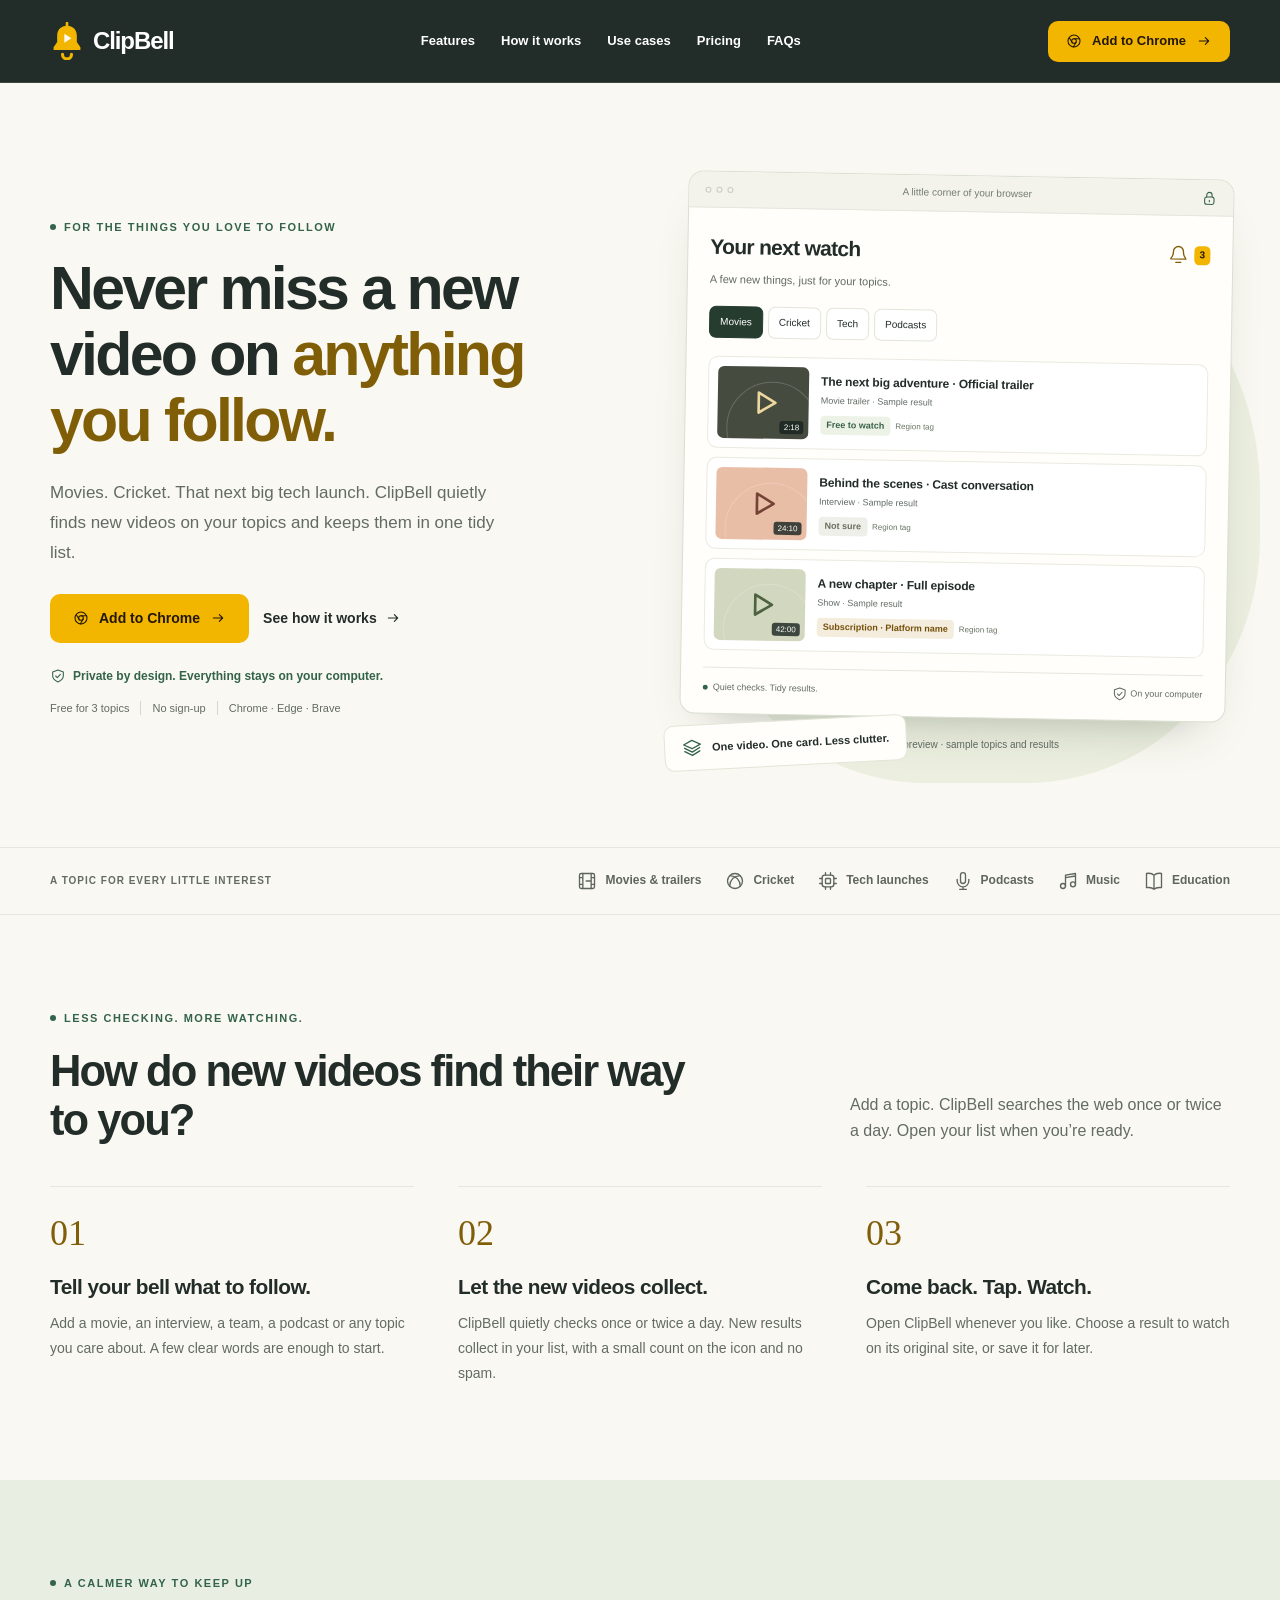
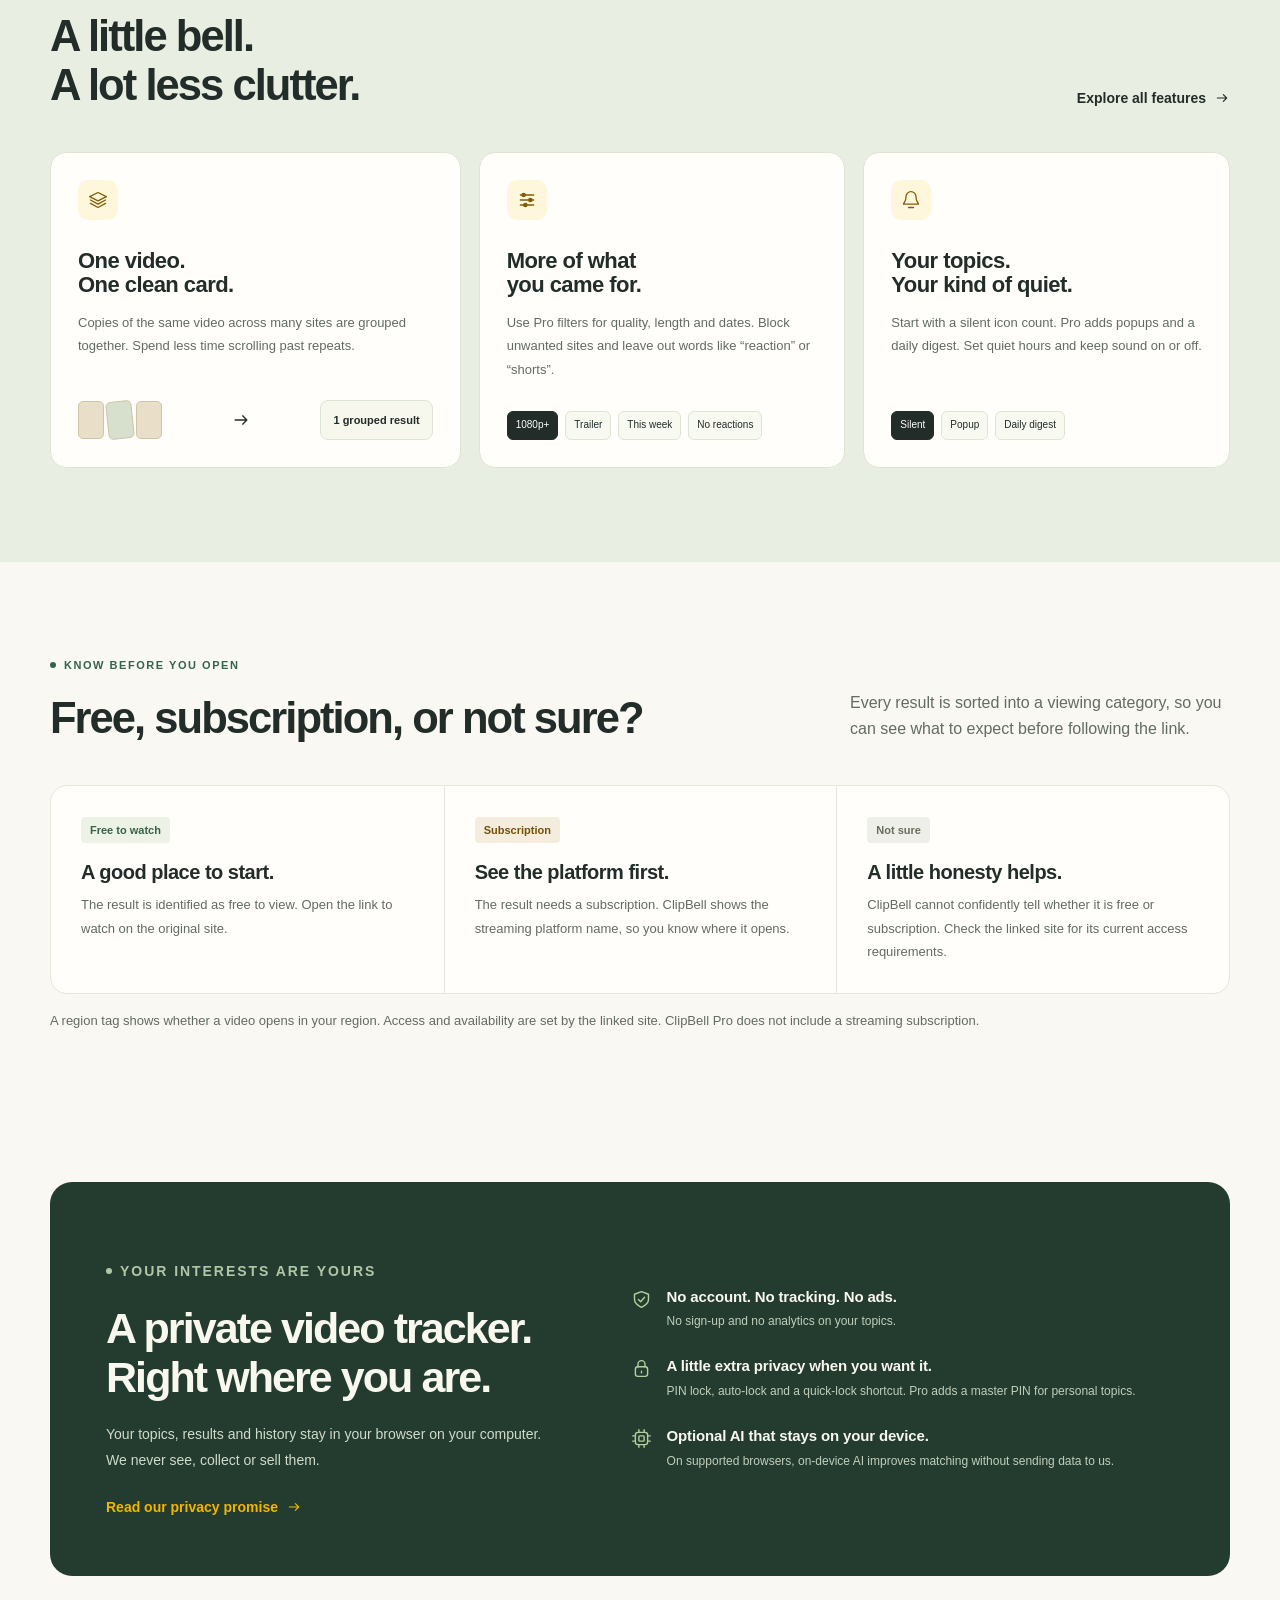
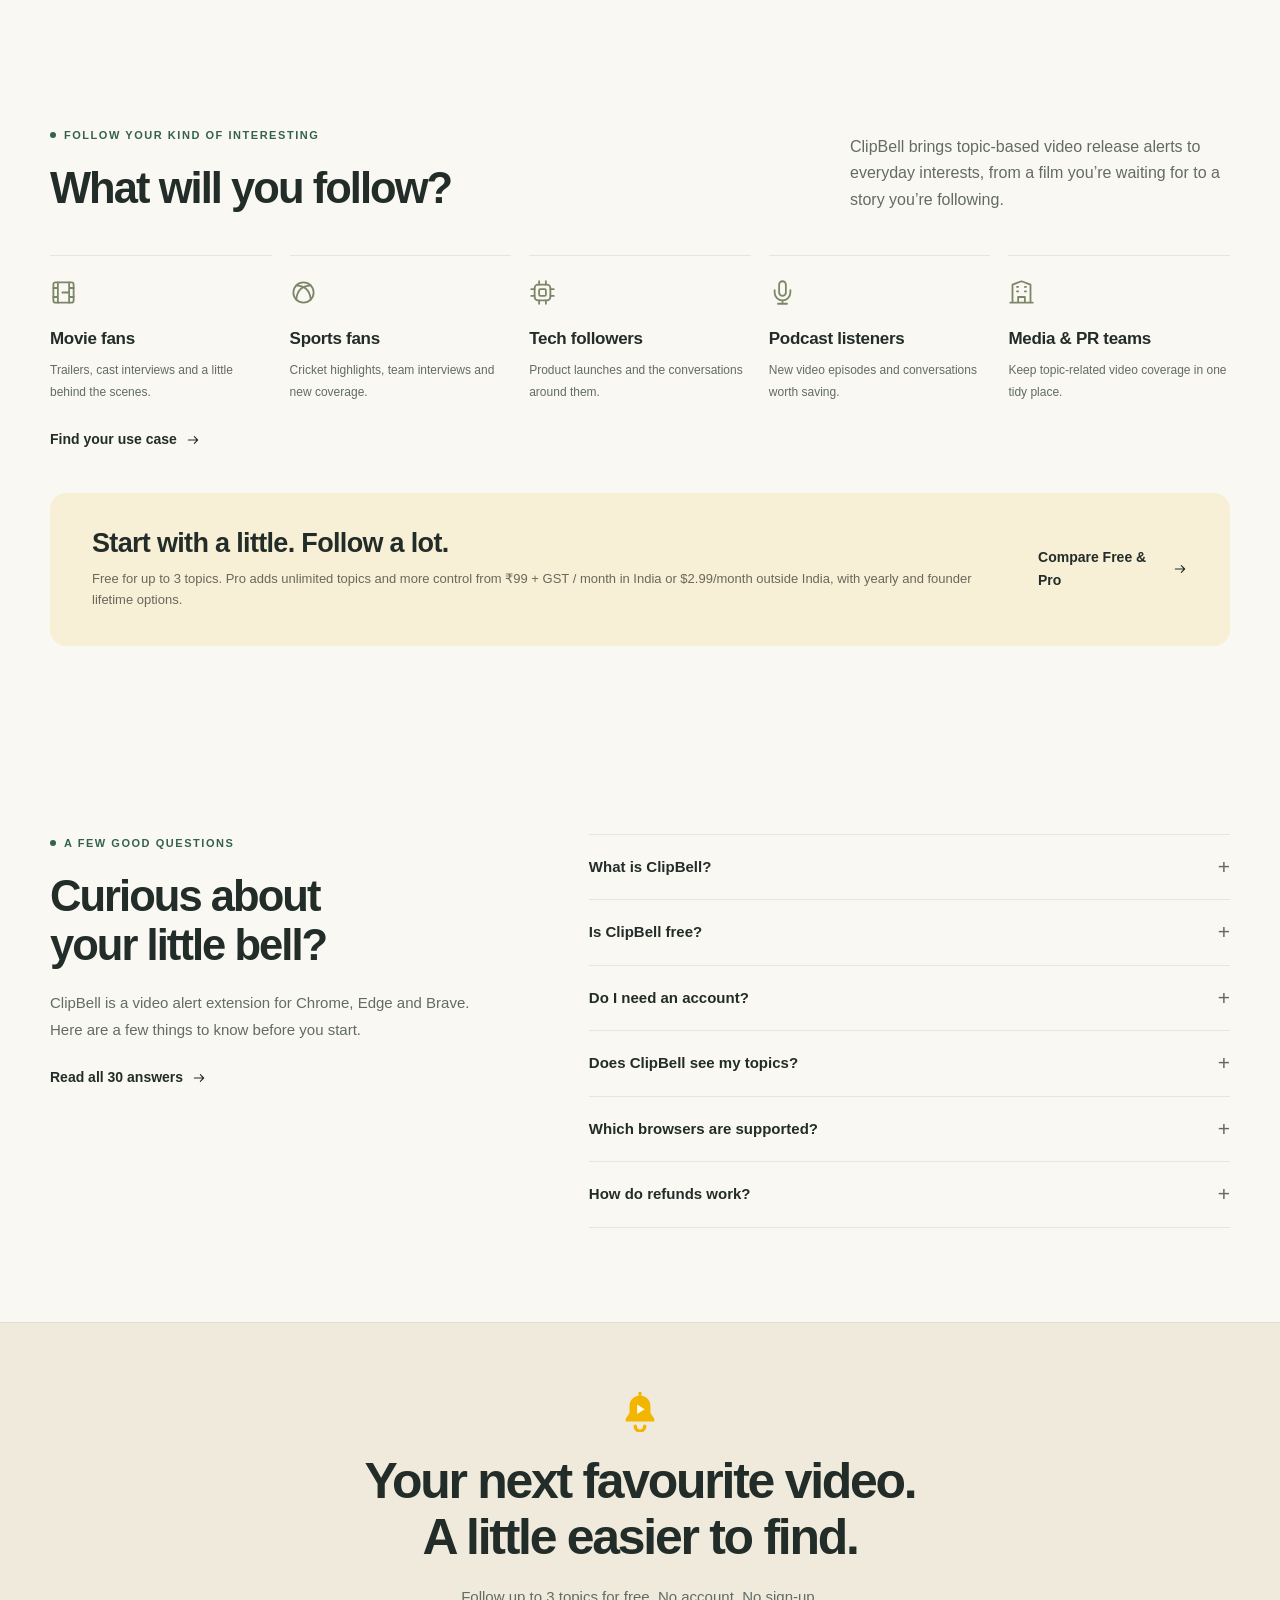
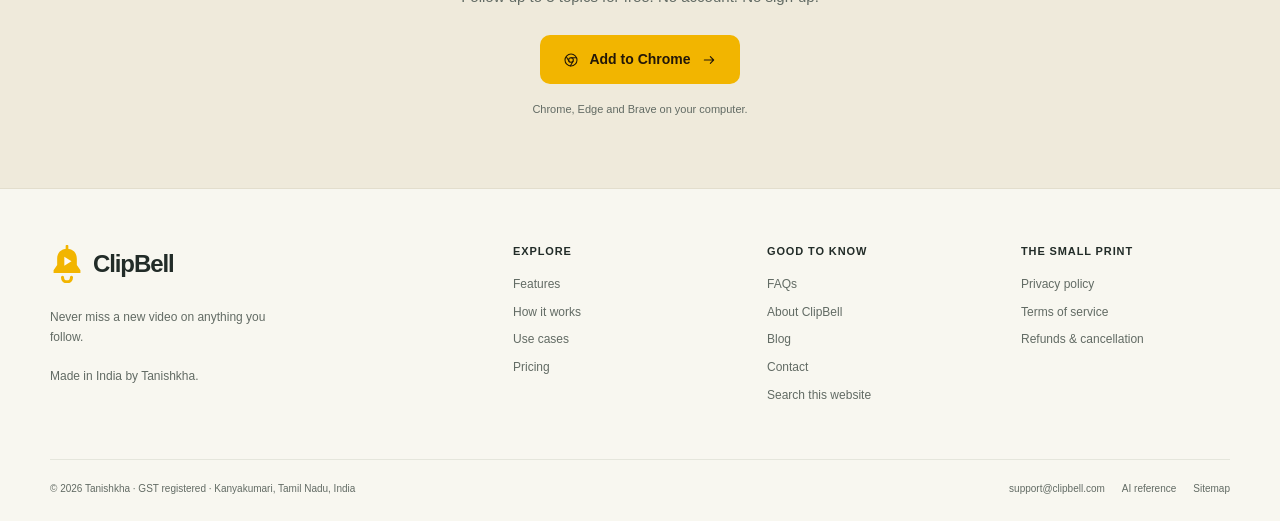
==== commit 0fe61b00: "Set final Pro pricing (monthly, yearly, founder lifetime) with India GST note; fill remaining placeh" ====
--- a/index.html
+++ b/index.html
@@ -4,17 +4,17 @@
 <meta property="og:type" content="website"><meta property="og:site_name" content="ClipBell"><meta property="og:locale" content="en_IN"><meta property="og:title" content="ClipBell — New Video Alerts, Privately"><meta property="og:description" content="Never miss new videos on topics you follow. ClipBell brings tidy video alerts to Chrome, Edge and Brave. Free for 3 topics. No account."><meta property="og:url" content="https://clipbell.com/"><meta property="og:image" content="https://clipbell.com/assets/og-clipbell.png?v=dark-header-f2b500"><meta property="og:image:width" content="1200"><meta property="og:image:height" content="630"><meta property="og:image:alt" content="ClipBell mango-yellow bell on warm off-white. Never miss a new video on anything you follow.">
 <meta name="twitter:card" content="summary_large_image"><meta name="twitter:title" content="ClipBell — New Video Alerts, Privately"><meta name="twitter:description" content="Never miss new videos on topics you follow. ClipBell brings tidy video alerts to Chrome, Edge and Brave. Free for 3 topics. No account."><meta name="twitter:image" content="https://clipbell.com/assets/og-clipbell.png?v=dark-header-f2b500"><meta name="twitter:image:alt" content="ClipBell mango-yellow bell on warm off-white. Never miss a new video on anything you follow.">
 <link rel="icon" href="/assets/favicon.svg?v=dark-header-f2b500" type="image/svg+xml"><link rel="icon" href="/assets/favicon-32.png?v=dark-header-f2b500" type="image/png" sizes="32x32"><link rel="apple-touch-icon" href="/assets/apple-touch-icon.png?v=dark-header-f2b500"><link rel="stylesheet" href="/assets/site.css?v=dark-header-f2b500"><link rel="describedby" href="/llms.txt" type="text/plain"><link rel="alternate" type="text/markdown" href="/index.md" title="Plain-text version of this page">
-<script type="application/ld+json">{"@context":"https://schema.org","@graph":[{"@type":"Organization","@id":"https://clipbell.com/#organization","name":"Tanishkha","legalName":"Tanishkha","url":"https://clipbell.com/","brand":{"@type":"Brand","name":"ClipBell"},"logo":"https://clipbell.com/assets/clipbell-logo.svg?v=dark-header-f2b500","email":"support@clipbell.com","address":{"@type":"PostalAddress","addressLocality":"Kanyakumari","addressRegion":"Tamil Nadu","addressCountry":"IN"},"contactPoint":{"@type":"ContactPoint","contactType":"customer support","email":"support@clipbell.com","availableLanguage":"English"}},{"@type":"SoftwareApplication","@id":"https://clipbell.com/#software","name":"ClipBell","url":"https://clipbell.com/","description":"ClipBell is a browser extension for Chrome, Edge and Brave that alerts you when new videos are released on topics you follow. Topics, results and history stay in your browser on your computer.","applicationCategory":"BrowserApplication","operatingSystem":"Chrome, Edge, Brave","isAccessibleForFree":true,"publisher":{"@id":"https://clipbell.com/#organization"},"offers":[{"@type":"Offer","name":"ClipBell Free","price":0,"priceCurrency":"INR","url":"https://clipbell.com/pricing/","description":"Up to 3 topics, silent alerts and one PIN."},{"@type":"Offer","name":"ClipBell Pro — monthly — INR","price":99,"priceCurrency":"INR","url":"https://clipbell.com/pricing/","priceSpecification":{"@type":"UnitPriceSpecification","price":99,"priceCurrency":"INR","referenceQuantity":{"@type":"QuantitativeValue","value":1,"unitText":"month"}},"description":"Monthly Pro: unlimited topics, master PIN and personal topics, popup and daily digest alerts, all filters and related videos. Checkout details are pending."},{"@type":"Offer","name":"ClipBell Pro — monthly — USD","price":2.99,"priceCurrency":"USD","url":"https://clipbell.com/pricing/","priceSpecification":{"@type":"UnitPriceSpecification","price":2.99,"priceCurrency":"USD","referenceQuantity":{"@type":"QuantitativeValue","value":1,"unitText":"month"}},"description":"Monthly Pro: unlimited topics, master PIN and personal topics, popup and daily digest alerts, all filters and related videos. Checkout details are pending."}]},{"@type":"WebSite","@id":"https://clipbell.com/#website","name":"ClipBell","url":"https://clipbell.com/","publisher":{"@id":"https://clipbell.com/#organization"},"inLanguage":"en","potentialAction":{"@type":"SearchAction","target":{"@type":"EntryPoint","urlTemplate":"https://clipbell.com/search/?q={search_term_string}"},"query-input":"required name=search_term_string"}},{"@type":"BreadcrumbList","@id":"https://clipbell.com/#breadcrumbs","itemListElement":[{"@type":"ListItem","position":1,"name":"Home","item":"https://clipbell.com/"}]},{"@type":"WebPage","@id":"https://clipbell.com/#webpage","name":"ClipBell — New Video Alerts, Privately","description":"Never miss new videos on topics you follow. ClipBell brings tidy video alerts to Chrome, Edge and Brave. Free for 3 topics. No account.","url":"https://clipbell.com/","isPartOf":{"@id":"https://clipbell.com/#website"},"about":{"@id":"https://clipbell.com/#software"},"breadcrumb":{"@id":"https://clipbell.com/#breadcrumbs"},"inLanguage":"en"},{"@type":"FAQPage","@id":"https://clipbell.com/#faq","url":"https://clipbell.com/","mainEntity":[{"@type":"Question","name":"What is ClipBell?","acceptedAnswer":{"@type":"Answer","text":"ClipBell is a browser extension for Chrome, Edge and Brave that gives you new video alerts for topics you care about. Made in India by Tanishkha, it searches the web once or twice a day and collects new results in one list on your computer."}},{"@type":"Question","name":"Is ClipBell free?","acceptedAnswer":{"@type":"Answer","text":"Yes. The Free plan includes up to 3 topics, silent alerts and one PIN. Pro adds unlimited topics, more alert choices and additional features."}},{"@type":"Question","name":"Do I need an account?","acceptedAnswer":{"@type":"Answer","text":"No. ClipBell needs no account and no sign-up. A Pro licence key is checked without sending any of your topics."}},{"@type":"Question","name":"Does ClipBell see my topics?","acceptedAnswer":{"@type":"Answer","text":"No. Your topics, results and history stay in your browser on your computer. We never see, collect or sell them, and there is no tracking, analytics on your topics or advertising."}},{"@type":"Question","name":"Which browsers are supported?","acceptedAnswer":{"@type":"Answer","text":"ClipBell supports Chrome, Edge and Brave on your computer. Phone support is not available yet."}},{"@type":"Question","name":"How do refunds work?","acceptedAnswer":{"@type":"Answer","text":"Your first Pro purchase is eligible for a full refund within 7 days. Lifetime purchases have a 14-day refund window. Later renewal periods are not refundable except where the law requires. Approved refunds are submitted to the original payment method within 5–7 business days; your bank or payment provider may take longer to credit them. See the Refund & Cancellation Policy for details."}}]}]}</script><script src="/assets/site.js" defer></script></head>
+<script type="application/ld+json">{"@context":"https://schema.org","@graph":[{"@type":"Organization","@id":"https://clipbell.com/#organization","name":"Tanishkha","legalName":"Tanishkha","url":"https://clipbell.com/","brand":{"@type":"Brand","name":"ClipBell"},"logo":"https://clipbell.com/assets/clipbell-logo.svg?v=dark-header-f2b500","email":"support@clipbell.com","address":{"@type":"PostalAddress","addressLocality":"Kanyakumari","addressRegion":"Tamil Nadu","addressCountry":"IN"},"contactPoint":{"@type":"ContactPoint","contactType":"customer support","email":"support@clipbell.com","availableLanguage":"English"}},{"@type":"SoftwareApplication","@id":"https://clipbell.com/#software","name":"ClipBell","url":"https://clipbell.com/","description":"ClipBell is a browser extension for Chrome, Edge and Brave that alerts you when new videos are released on topics you follow. Topics, results and history stay in your browser on your computer.","applicationCategory":"BrowserApplication","operatingSystem":"Chrome, Edge, Brave","isAccessibleForFree":true,"publisher":{"@id":"https://clipbell.com/#organization"},"offers":[{"@type":"Offer","name":"ClipBell Free","price":0,"priceCurrency":"INR","url":"https://clipbell.com/pricing/","description":"Up to 3 topics, silent alerts and one PIN."},{"@type":"Offer","name":"ClipBell Pro — monthly — INR","price":99,"priceCurrency":"INR","url":"https://clipbell.com/pricing/","priceSpecification":{"@type":"UnitPriceSpecification","price":99,"priceCurrency":"INR","valueAddedTaxIncluded":false,"referenceQuantity":{"@type":"QuantitativeValue","value":1,"unitText":"month"}},"description":"Monthly Pro: unlimited topics, full history, master PIN and personal topics, popup and daily digest alerts, all filters and related videos. Price excludes 18% GST, which Indian buyers pay on top."},{"@type":"Offer","name":"ClipBell Pro — monthly — USD","price":2.99,"priceCurrency":"USD","url":"https://clipbell.com/pricing/","priceSpecification":{"@type":"UnitPriceSpecification","price":2.99,"priceCurrency":"USD","referenceQuantity":{"@type":"QuantitativeValue","value":1,"unitText":"month"}},"description":"Monthly Pro: unlimited topics, full history, master PIN and personal topics, popup and daily digest alerts, all filters and related videos. Outside India; no GST."},{"@type":"Offer","name":"ClipBell Pro — yearly — INR","price":990,"priceCurrency":"INR","url":"https://clipbell.com/pricing/","priceSpecification":{"@type":"UnitPriceSpecification","price":990,"priceCurrency":"INR","valueAddedTaxIncluded":false,"referenceQuantity":{"@type":"QuantitativeValue","value":1,"unitText":"year"}},"description":"Yearly Pro (2 months free: 10 months' price): unlimited topics, full history, master PIN and personal topics, popup and daily digest alerts, all filters and related videos. Price excludes 18% GST, which Indian buyers pay on top."},{"@type":"Offer","name":"ClipBell Pro — yearly — USD","price":29.9,"priceCurrency":"USD","url":"https://clipbell.com/pricing/","priceSpecification":{"@type":"UnitPriceSpecification","price":29.9,"priceCurrency":"USD","referenceQuantity":{"@type":"QuantitativeValue","value":1,"unitText":"year"}},"description":"Yearly Pro (2 months free: 10 months' price): unlimited topics, full history, master PIN and personal topics, popup and daily digest alerts, all filters and related videos. Outside India; no GST."},{"@type":"Offer","name":"ClipBell Pro — lifetime — INR","price":2999,"priceCurrency":"INR","url":"https://clipbell.com/pricing/","priceSpecification":{"@type":"UnitPriceSpecification","price":2999,"priceCurrency":"INR","valueAddedTaxIncluded":false},"description":"Founder lifetime Pro, one-time payment, limited to the first 1,000 users: unlimited topics, full history, master PIN and personal topics, popup and daily digest alerts, all filters and related videos. Price excludes 18% GST, which Indian buyers pay on top."},{"@type":"Offer","name":"ClipBell Pro — lifetime — USD","price":69,"priceCurrency":"USD","url":"https://clipbell.com/pricing/","priceSpecification":{"@type":"UnitPriceSpecification","price":69,"priceCurrency":"USD"},"description":"Founder lifetime Pro, one-time payment, limited to the first 1,000 users: unlimited topics, full history, master PIN and personal topics, popup and daily digest alerts, all filters and related videos. Outside India; no GST."}]},{"@type":"WebSite","@id":"https://clipbell.com/#website","name":"ClipBell","url":"https://clipbell.com/","publisher":{"@id":"https://clipbell.com/#organization"},"inLanguage":"en","potentialAction":{"@type":"SearchAction","target":{"@type":"EntryPoint","urlTemplate":"https://clipbell.com/search/?q={search_term_string}"},"query-input":"required name=search_term_string"}},{"@type":"BreadcrumbList","@id":"https://clipbell.com/#breadcrumbs","itemListElement":[{"@type":"ListItem","position":1,"name":"Home","item":"https://clipbell.com/"}]},{"@type":"WebPage","@id":"https://clipbell.com/#webpage","name":"ClipBell — New Video Alerts, Privately","description":"Never miss new videos on topics you follow. ClipBell brings tidy video alerts to Chrome, Edge and Brave. Free for 3 topics. No account.","url":"https://clipbell.com/","isPartOf":{"@id":"https://clipbell.com/#website"},"about":{"@id":"https://clipbell.com/#software"},"breadcrumb":{"@id":"https://clipbell.com/#breadcrumbs"},"inLanguage":"en"},{"@type":"FAQPage","@id":"https://clipbell.com/#faq","url":"https://clipbell.com/","mainEntity":[{"@type":"Question","name":"What is ClipBell?","acceptedAnswer":{"@type":"Answer","text":"ClipBell is a browser extension for Chrome, Edge and Brave that gives you new video alerts for topics you care about. Made in India by Tanishkha, it searches the web once or twice a day and collects new results in one list on your computer."}},{"@type":"Question","name":"Is ClipBell free?","acceptedAnswer":{"@type":"Answer","text":"Yes. The Free plan includes up to 3 topics, the newest 20 videos per topic, silent alerts and one PIN. Pro adds unlimited topics, full history, more alert choices and additional features."}},{"@type":"Question","name":"Do I need an account?","acceptedAnswer":{"@type":"Answer","text":"No. ClipBell needs no account and no sign-up. A Pro licence key is checked without sending any of your topics."}},{"@type":"Question","name":"Does ClipBell see my topics?","acceptedAnswer":{"@type":"Answer","text":"No. Your topics, results and history stay in your browser on your computer. We never see, collect or sell them, and there is no tracking, analytics on your topics or advertising."}},{"@type":"Question","name":"Which browsers are supported?","acceptedAnswer":{"@type":"Answer","text":"ClipBell supports Chrome, Edge and Brave on your computer. Phone support is not available yet."}},{"@type":"Question","name":"How do refunds work?","acceptedAnswer":{"@type":"Answer","text":"Your first Pro purchase is eligible for a full refund within 7 days. Lifetime purchases have a 14-day refund window. Later renewal periods are not refundable except where the law requires. Approved refunds are submitted to the original payment method within 5–7 business days; your bank or payment provider may take longer to credit them. See the Refund & Cancellation Policy for details."}}]}]}</script><script src="/assets/site.js" defer></script></head>
 <body><a href="#main" class="skip-link">Skip to content</a>
 <header class="site-header"><div class="container header-row">
 <a href="/" class="wordmark" aria-label="ClipBell home"><svg class="brand-icon" viewBox="0 0 38 42" fill="none" aria-hidden="true"><path d="M19 4c-6.8 0-11 4.8-11 11v7l-4 6v3h30v-3l-4-6v-7C30 8.8 25.8 4 19 4Z" fill="currentColor"/><path d="M14 36a5 5 0 0 0 10 0" stroke="currentColor" stroke-width="3.5" stroke-linecap="round"/><path d="m16 13 8 5-8 5V13Z" fill="#fffaf0"/><path d="M19 1v4" stroke="currentColor" stroke-width="3" stroke-linecap="round"/></svg><span>ClipBell</span></a>
 <nav class="nav" id="main-navigation" aria-label="Main navigation"><a href="/features/">Features</a><a href="/how-it-works/">How it works</a><a href="/use-cases/">Use cases</a><a href="/pricing/">Pricing</a><a href="/faq/">FAQs</a></nav>
-<div class="header-actions"><a class="button button-sm" href="/#install-info" data-launch="install" data-placeholder="[Chrome Web Store link]"><svg class="icon icon-sm" viewBox="0 0 24 24" fill="none" stroke="currentColor" stroke-width="1.6" stroke-linecap="round" stroke-linejoin="round" aria-hidden="true"><circle cx="12" cy="12" r="9"/><circle cx="12" cy="12" r="3.5"/><path d="M12 8.5h8M9 14l-4-7m10 7-4 7"/></svg>Add to Chrome<svg class="icon icon-sm" viewBox="0 0 24 24" fill="none" stroke="currentColor" stroke-width="1.6" stroke-linecap="round" stroke-linejoin="round" aria-hidden="true"><path d="M5 12h14m-5-5 5 5-5 5"/></svg></a><button class="menu-toggle" id="menu-toggle" type="button" aria-label="Toggle navigation" aria-controls="main-navigation" aria-expanded="false"><svg class="icon" viewBox="0 0 24 24" fill="none" stroke="currentColor" stroke-width="1.6" stroke-linecap="round" stroke-linejoin="round" aria-hidden="true"><path d="M4 7h16M4 12h16M4 17h16"/></svg></button></div>
-</div></header><main id="main"><section class="hero"><div class="container hero-grid"><div><p class="eyebrow">For the things you love to follow</p><h1>Never miss a new video on <span class="accent">anything you follow.</span></h1><p class="lead">Movies. Cricket. That next big tech launch. ClipBell quietly finds new videos on your topics and keeps them in one tidy list.</p><div class="actions"><a class="button " href="/#install-info" data-launch="install" data-placeholder="[Chrome Web Store link]"><svg class="icon icon-sm" viewBox="0 0 24 24" fill="none" stroke="currentColor" stroke-width="1.6" stroke-linecap="round" stroke-linejoin="round" aria-hidden="true"><circle cx="12" cy="12" r="9"/><circle cx="12" cy="12" r="3.5"/><path d="M12 8.5h8M9 14l-4-7m10 7-4 7"/></svg>Add to Chrome<svg class="icon icon-sm" viewBox="0 0 24 24" fill="none" stroke="currentColor" stroke-width="1.6" stroke-linecap="round" stroke-linejoin="round" aria-hidden="true"><path d="M5 12h14m-5-5 5 5-5 5"/></svg></a><a class="text-link " href="/how-it-works/">See how it works<svg class="icon icon-sm" viewBox="0 0 24 24" fill="none" stroke="currentColor" stroke-width="1.6" stroke-linecap="round" stroke-linejoin="round" aria-hidden="true"><path d="M5 12h14m-5-5 5 5-5 5"/></svg></a></div><p class="privacy-line"><svg class="icon icon-sm" viewBox="0 0 24 24" fill="none" stroke="currentColor" stroke-width="1.6" stroke-linecap="round" stroke-linejoin="round" aria-hidden="true"><path d="m12 3 8 3v6c0 5-8 9-8 9s-8-4-8-9V6l8-3Z"/><path d="m8.5 12 2.5 2.5 4.5-5"/></svg>Private by design. Everything stays on your computer.</p><div class="browser-support"><span>Free for 3 topics</span><span class="divider"></span><span>No sign-up</span><span class="divider"></span><span>Chrome · Edge · Brave</span></div></div><div class="hero-art" aria-label="Illustrative ClipBell product preview"><div class="demo-window"><div class="window-bar"><i></i><i></i><i></i><span>A little corner of your browser</span><svg class="icon icon-sm" viewBox="0 0 24 24" fill="none" stroke="currentColor" stroke-width="1.6" stroke-linecap="round" stroke-linejoin="round" aria-hidden="true"><rect x="5" y="10" width="14" height="11" rx="3"/><path d="M8 10V7a4 4 0 0 1 8 0v3m-4 5v2"/></svg></div><div class="demo-content"><div class="demo-title-row"><span class="demo-title">Your next watch</span><span class="bell-count"><svg class="icon" viewBox="0 0 24 24" fill="none" stroke="currentColor" stroke-width="1.6" stroke-linecap="round" stroke-linejoin="round" aria-hidden="true"><path d="M18 8a6 6 0 0 0-12 0c0 7-3 7-3 9h18c0-2-3-2-3-9M9 21h6"/></svg><b>3</b></span></div><p class="demo-subtitle">A few new things, just for your topics.</p><div class="demo-tabs" role="tablist" aria-label="Sample topics"><button role="tab" id="demo-movies" type="button" data-demo-topic="movies" aria-selected="true" aria-controls="demo-results" tabindex="0">Movies</button><button role="tab" id="demo-cricket" type="button" data-demo-topic="cricket" aria-selected="false" aria-controls="demo-results" tabindex="-1">Cricket</button><button role="tab" id="demo-tech" type="button" data-demo-topic="tech" aria-selected="false" aria-controls="demo-results" tabindex="-1">Tech</button><button role="tab" id="demo-podcasts" type="button" data-demo-topic="podcasts" aria-selected="false" aria-controls="demo-results" tabindex="-1">Podcasts</button></div><div id="demo-results" class="demo-list" role="tabpanel" aria-labelledby="demo-movies"><article class="video-card"><div class="thumb cinema" aria-hidden="true"><svg class="icon" viewBox="0 0 24 24" fill="none" stroke="currentColor" stroke-width="1.6" stroke-linecap="round" stroke-linejoin="round" aria-hidden="true"><path d="m9 6 10 6-10 6V6Z"/></svg><span class="time">2:18</span></div><div class="video-copy"><h3>The next big adventure · Official trailer</h3><p>Movie trailer · Sample result</p><div class="video-tags"><span class="tag ">Free to watch</span><span class="region">Region tag</span></div></div></article><article class="video-card"><div class="thumb podcast" aria-hidden="true"><svg class="icon" viewBox="0 0 24 24" fill="none" stroke="currentColor" stroke-width="1.6" stroke-linecap="round" stroke-linejoin="round" aria-hidden="true"><path d="m9 6 10 6-10 6V6Z"/></svg><span class="time">24:10</span></div><div class="video-copy"><h3>Behind the scenes · Cast conversation</h3><p>Interview · Sample result</p><div class="video-tags"><span class="tag tag-unsure">Not sure</span><span class="region">Region tag</span></div></div></article><article class="video-card"><div class="thumb new" aria-hidden="true"><svg class="icon" viewBox="0 0 24 24" fill="none" stroke="currentColor" stroke-width="1.6" stroke-linecap="round" stroke-linejoin="round" aria-hidden="true"><path d="m9 6 10 6-10 6V6Z"/></svg><span class="time">42:00</span></div><div class="video-copy"><h3>A new chapter · Full episode</h3><p>Show · Sample result</p><div class="video-tags"><span class="tag tag-subscription">Subscription · Platform name</span><span class="region">Region tag</span></div></div></article></div><div class="demo-bottom"><span><i class="live-dot"></i>Quiet checks. Tidy results.</span><span><svg class="icon icon-sm" viewBox="0 0 24 24" fill="none" stroke="currentColor" stroke-width="1.6" stroke-linecap="round" stroke-linejoin="round" aria-hidden="true"><path d="m12 3 8 3v6c0 5-8 9-8 9s-8-4-8-9V6l8-3Z"/><path d="m8.5 12 2.5 2.5 4.5-5"/></svg> On your computer</span></div></div></div><div class="floating-note"><svg class="icon" viewBox="0 0 24 24" fill="none" stroke="currentColor" stroke-width="1.6" stroke-linecap="round" stroke-linejoin="round" aria-hidden="true"><path d="m12 3 10 5-10 5L2 8l10-5Zm-9 9 9 5 9-5M3 16l9 5 9-5"/></svg>One video. One card. Less clutter.</div><p class="sample-caption">Illustrative preview · sample topics and results</p></div></div></section>
+<div class="header-actions"><a class="button button-sm" href="/#install-info" data-launch="install" data-placeholder="install-link-pending"><svg class="icon icon-sm" viewBox="0 0 24 24" fill="none" stroke="currentColor" stroke-width="1.6" stroke-linecap="round" stroke-linejoin="round" aria-hidden="true"><circle cx="12" cy="12" r="9"/><circle cx="12" cy="12" r="3.5"/><path d="M12 8.5h8M9 14l-4-7m10 7-4 7"/></svg>Add to Chrome<svg class="icon icon-sm" viewBox="0 0 24 24" fill="none" stroke="currentColor" stroke-width="1.6" stroke-linecap="round" stroke-linejoin="round" aria-hidden="true"><path d="M5 12h14m-5-5 5 5-5 5"/></svg></a><button class="menu-toggle" id="menu-toggle" type="button" aria-label="Toggle navigation" aria-controls="main-navigation" aria-expanded="false"><svg class="icon" viewBox="0 0 24 24" fill="none" stroke="currentColor" stroke-width="1.6" stroke-linecap="round" stroke-linejoin="round" aria-hidden="true"><path d="M4 7h16M4 12h16M4 17h16"/></svg></button></div>
+</div></header><main id="main"><section class="hero"><div class="container hero-grid"><div><p class="eyebrow">For the things you love to follow</p><h1>Never miss a new video on <span class="accent">anything you follow.</span></h1><p class="lead">Movies. Cricket. That next big tech launch. ClipBell quietly finds new videos on your topics and keeps them in one tidy list.</p><div class="actions"><a class="button " href="/#install-info" data-launch="install" data-placeholder="install-link-pending"><svg class="icon icon-sm" viewBox="0 0 24 24" fill="none" stroke="currentColor" stroke-width="1.6" stroke-linecap="round" stroke-linejoin="round" aria-hidden="true"><circle cx="12" cy="12" r="9"/><circle cx="12" cy="12" r="3.5"/><path d="M12 8.5h8M9 14l-4-7m10 7-4 7"/></svg>Add to Chrome<svg class="icon icon-sm" viewBox="0 0 24 24" fill="none" stroke="currentColor" stroke-width="1.6" stroke-linecap="round" stroke-linejoin="round" aria-hidden="true"><path d="M5 12h14m-5-5 5 5-5 5"/></svg></a><a class="text-link " href="/how-it-works/">See how it works<svg class="icon icon-sm" viewBox="0 0 24 24" fill="none" stroke="currentColor" stroke-width="1.6" stroke-linecap="round" stroke-linejoin="round" aria-hidden="true"><path d="M5 12h14m-5-5 5 5-5 5"/></svg></a></div><p class="privacy-line"><svg class="icon icon-sm" viewBox="0 0 24 24" fill="none" stroke="currentColor" stroke-width="1.6" stroke-linecap="round" stroke-linejoin="round" aria-hidden="true"><path d="m12 3 8 3v6c0 5-8 9-8 9s-8-4-8-9V6l8-3Z"/><path d="m8.5 12 2.5 2.5 4.5-5"/></svg>Private by design. Everything stays on your computer.</p><div class="browser-support"><span>Free for 3 topics</span><span class="divider"></span><span>No sign-up</span><span class="divider"></span><span>Chrome · Edge · Brave</span></div></div><div class="hero-art" aria-label="Illustrative ClipBell product preview"><div class="demo-window"><div class="window-bar"><i></i><i></i><i></i><span>A little corner of your browser</span><svg class="icon icon-sm" viewBox="0 0 24 24" fill="none" stroke="currentColor" stroke-width="1.6" stroke-linecap="round" stroke-linejoin="round" aria-hidden="true"><rect x="5" y="10" width="14" height="11" rx="3"/><path d="M8 10V7a4 4 0 0 1 8 0v3m-4 5v2"/></svg></div><div class="demo-content"><div class="demo-title-row"><span class="demo-title">Your next watch</span><span class="bell-count"><svg class="icon" viewBox="0 0 24 24" fill="none" stroke="currentColor" stroke-width="1.6" stroke-linecap="round" stroke-linejoin="round" aria-hidden="true"><path d="M18 8a6 6 0 0 0-12 0c0 7-3 7-3 9h18c0-2-3-2-3-9M9 21h6"/></svg><b>3</b></span></div><p class="demo-subtitle">A few new things, just for your topics.</p><div class="demo-tabs" role="tablist" aria-label="Sample topics"><button role="tab" id="demo-movies" type="button" data-demo-topic="movies" aria-selected="true" aria-controls="demo-results" tabindex="0">Movies</button><button role="tab" id="demo-cricket" type="button" data-demo-topic="cricket" aria-selected="false" aria-controls="demo-results" tabindex="-1">Cricket</button><button role="tab" id="demo-tech" type="button" data-demo-topic="tech" aria-selected="false" aria-controls="demo-results" tabindex="-1">Tech</button><button role="tab" id="demo-podcasts" type="button" data-demo-topic="podcasts" aria-selected="false" aria-controls="demo-results" tabindex="-1">Podcasts</button></div><div id="demo-results" class="demo-list" role="tabpanel" aria-labelledby="demo-movies"><article class="video-card"><div class="thumb cinema" aria-hidden="true"><svg class="icon" viewBox="0 0 24 24" fill="none" stroke="currentColor" stroke-width="1.6" stroke-linecap="round" stroke-linejoin="round" aria-hidden="true"><path d="m9 6 10 6-10 6V6Z"/></svg><span class="time">2:18</span></div><div class="video-copy"><h3>The next big adventure · Official trailer</h3><p>Movie trailer · Sample result</p><div class="video-tags"><span class="tag ">Free to watch</span><span class="region">Region tag</span></div></div></article><article class="video-card"><div class="thumb podcast" aria-hidden="true"><svg class="icon" viewBox="0 0 24 24" fill="none" stroke="currentColor" stroke-width="1.6" stroke-linecap="round" stroke-linejoin="round" aria-hidden="true"><path d="m9 6 10 6-10 6V6Z"/></svg><span class="time">24:10</span></div><div class="video-copy"><h3>Behind the scenes · Cast conversation</h3><p>Interview · Sample result</p><div class="video-tags"><span class="tag tag-unsure">Not sure</span><span class="region">Region tag</span></div></div></article><article class="video-card"><div class="thumb new" aria-hidden="true"><svg class="icon" viewBox="0 0 24 24" fill="none" stroke="currentColor" stroke-width="1.6" stroke-linecap="round" stroke-linejoin="round" aria-hidden="true"><path d="m9 6 10 6-10 6V6Z"/></svg><span class="time">42:00</span></div><div class="video-copy"><h3>A new chapter · Full episode</h3><p>Show · Sample result</p><div class="video-tags"><span class="tag tag-subscription">Subscription · Platform name</span><span class="region">Region tag</span></div></div></article></div><div class="demo-bottom"><span><i class="live-dot"></i>Quiet checks. Tidy results.</span><span><svg class="icon icon-sm" viewBox="0 0 24 24" fill="none" stroke="currentColor" stroke-width="1.6" stroke-linecap="round" stroke-linejoin="round" aria-hidden="true"><path d="m12 3 8 3v6c0 5-8 9-8 9s-8-4-8-9V6l8-3Z"/><path d="m8.5 12 2.5 2.5 4.5-5"/></svg> On your computer</span></div></div></div><div class="floating-note"><svg class="icon" viewBox="0 0 24 24" fill="none" stroke="currentColor" stroke-width="1.6" stroke-linecap="round" stroke-linejoin="round" aria-hidden="true"><path d="m12 3 10 5-10 5L2 8l10-5Zm-9 9 9 5 9-5M3 16l9 5 9-5"/></svg>One video. One card. Less clutter.</div><p class="sample-caption">Illustrative preview · sample topics and results</p></div></div></section>
 <div class="topic-band"><div class="container"><p>A topic for every little interest</p><div class="topic-items"><span><svg class="icon" viewBox="0 0 24 24" fill="none" stroke="currentColor" stroke-width="1.6" stroke-linecap="round" stroke-linejoin="round" aria-hidden="true"><rect x="3" y="3" width="18" height="18" rx="2"/><path d="M7 3v18M17 3v18M3 8h4m-4 8h4M17 8h4m-4 8h4m-10-4h6"/></svg>Movies & trailers</span><span><svg class="icon" viewBox="0 0 24 24" fill="none" stroke="currentColor" stroke-width="1.6" stroke-linecap="round" stroke-linejoin="round" aria-hidden="true"><circle cx="12" cy="12" r="9"/><path d="M5.6 5.6c8.5.5 12.3 4.6 12.8 12.8M18.4 5.6C9.9 6.1 6.1 10.2 5.6 18.4"/></svg>Cricket</span><span><svg class="icon" viewBox="0 0 24 24" fill="none" stroke="currentColor" stroke-width="1.6" stroke-linecap="round" stroke-linejoin="round" aria-hidden="true"><rect x="5" y="5" width="14" height="14" rx="3"/><rect x="9" y="9" width="6" height="6" rx="1"/><path d="M9 2v3m6-3v3M9 19v3m6-3v3M2 9h3m-3 6h3m14-6h3m-3 6h3"/></svg>Tech launches</span><span><svg class="icon" viewBox="0 0 24 24" fill="none" stroke="currentColor" stroke-width="1.6" stroke-linecap="round" stroke-linejoin="round" aria-hidden="true"><rect x="9" y="2" width="6" height="13" rx="3"/><path d="M5 10v2a7 7 0 0 0 14 0v-2m-7 9v3m-4 0h8"/></svg>Podcasts</span><span><svg class="icon" viewBox="0 0 24 24" fill="none" stroke="currentColor" stroke-width="1.6" stroke-linecap="round" stroke-linejoin="round" aria-hidden="true"><path d="M9 18V5l12-2v13M9 8l12-2"/><ellipse cx="6" cy="18" rx="3" ry="3"/><ellipse cx="18" cy="16" rx="3" ry="3"/></svg>Music</span><span><svg class="icon" viewBox="0 0 24 24" fill="none" stroke="currentColor" stroke-width="1.6" stroke-linecap="round" stroke-linejoin="round" aria-hidden="true"><path d="M12 5C9 2 3 3 3 3v17s6-1 9 2c3-3 9-2 9-2V3s-6-1-9 2v17"/></svg>Education</span></div></div></div>
 <section class="section"><div class="container"><div class="section-head"><div><p class="eyebrow">Less checking. More watching.</p><h2>How do new videos find their way to you?</h2></div><p>Add a topic. ClipBell searches the web once or twice a day. Open your list when you’re ready.</p></div><div class="step-grid"><article class="rule-top"><div class="step-number">01</div><h3>Tell your bell what to follow.</h3><p>Add a movie, an interview, a team, a podcast or any topic you care about. A few clear words are enough to start.</p></article><article class="rule-top"><div class="step-number">02</div><h3>Let the new videos collect.</h3><p>ClipBell quietly checks once or twice a day. New results collect in your list, with a small count on the icon and no spam.</p></article><article class="rule-top"><div class="step-number">03</div><h3>Come back. Tap. Watch.</h3><p>Open ClipBell whenever you like. Choose a result to watch on its original site, or save it for later.</p></article></div></div></section>
 <section class="section sage-section"><div class="container"><div class="section-head"><div><p class="eyebrow">A calmer way to keep up</p><h2>A little bell.<br>A lot less clutter.</h2></div><a class="text-link " href="/features/">Explore all features<svg class="icon icon-sm" viewBox="0 0 24 24" fill="none" stroke="currentColor" stroke-width="1.6" stroke-linecap="round" stroke-linejoin="round" aria-hidden="true"><path d="M5 12h14m-5-5 5 5-5 5"/></svg></a></div><div class="feature-mosaic"><article class="feature-tile"><span class="feature-icon"><svg class="icon" viewBox="0 0 24 24" fill="none" stroke="currentColor" stroke-width="1.6" stroke-linecap="round" stroke-linejoin="round" aria-hidden="true"><path d="m12 3 10 5-10 5L2 8l10-5Zm-9 9 9 5 9-5M3 16l9 5 9-5"/></svg></span><h3>One video.<br>One clean card.</h3><p>Copies of the same video across many sites are grouped together. Spend less time scrolling past repeats.</p><div class="mini-viz"><div class="mini-merge"><div class="stack" aria-hidden="true"><i></i><i></i><i></i></div><svg class="icon" viewBox="0 0 24 24" fill="none" stroke="currentColor" stroke-width="1.6" stroke-linecap="round" stroke-linejoin="round" aria-hidden="true"><path d="M5 12h14m-5-5 5 5-5 5"/></svg><div class="merged">1 grouped result</div></div></div></article><article class="feature-tile"><span class="feature-icon"><svg class="icon" viewBox="0 0 24 24" fill="none" stroke="currentColor" stroke-width="1.6" stroke-linecap="round" stroke-linejoin="round" aria-hidden="true"><path d="M4 6h16M4 12h16M4 18h16"/><circle cx="8" cy="6" r="2" fill="currentColor"/><circle cx="16" cy="12" r="2" fill="currentColor"/><circle cx="10" cy="18" r="2" fill="currentColor"/></svg></span><h3>More of what<br>you came for.</h3><p>Use Pro filters for quality, length and dates. Block unwanted sites and leave out words like “reaction” or “shorts”.</p><div class="mini-viz"><div class="mini-pills"><span class="active">1080p+</span><span>Trailer</span><span>This week</span><span>No reactions</span></div></div></article><article class="feature-tile"><span class="feature-icon"><svg class="icon" viewBox="0 0 24 24" fill="none" stroke="currentColor" stroke-width="1.6" stroke-linecap="round" stroke-linejoin="round" aria-hidden="true"><path d="M18 8a6 6 0 0 0-12 0c0 7-3 7-3 9h18c0-2-3-2-3-9M9 21h6"/></svg></span><h3>Your topics.<br>Your kind of quiet.</h3><p>Start with a silent icon count. Pro adds popups and a daily digest. Set quiet hours and keep sound on or off.</p><div class="mini-viz"><div class="mini-pills"><span class="active">Silent</span><span>Popup</span><span>Daily digest</span></div></div></article></div></div></section>
 <section class="section"><div class="container"><div class="section-head"><div><p class="eyebrow">Know before you open</p><h2>Free, subscription, or not sure?</h2></div><p>Every result is sorted into a viewing category, so you can see what to expect before following the link.</p></div><div class="watch-types"><article class="watch-type"><span class="tag ">Free to watch</span><h3>A good place to start.</h3><p>The result is identified as free to view. Open the link to watch on the original site.</p></article><article class="watch-type"><span class="tag tag-subscription">Subscription</span><h3>See the platform first.</h3><p>The result needs a subscription. ClipBell shows the streaming platform name, so you know where it opens.</p></article><article class="watch-type"><span class="tag tag-unsure">Not sure</span><h3>A little honesty helps.</h3><p>ClipBell cannot confidently tell whether it is free or subscription. Check the linked site for its current access requirements.</p></article></div><p class="small muted">A region tag shows whether a video opens in your region. Access and availability are set by the linked site. ClipBell Pro does not include a streaming subscription.</p></div></section>
 <section class="section-small"><div class="container"><div class="privacy-banner"><div><p class="eyebrow">Your interests are yours</p><h2>A private video tracker.<br>Right where you are.</h2><p>Your topics, results and history stay in your browser on your computer. We never see, collect or sell them.</p><a class="text-link " href="/privacy/">Read our privacy promise<svg class="icon icon-sm" viewBox="0 0 24 24" fill="none" stroke="currentColor" stroke-width="1.6" stroke-linecap="round" stroke-linejoin="round" aria-hidden="true"><path d="M5 12h14m-5-5 5 5-5 5"/></svg></a></div><div class="privacy-points"><div class="privacy-point"><svg class="icon" viewBox="0 0 24 24" fill="none" stroke="currentColor" stroke-width="1.6" stroke-linecap="round" stroke-linejoin="round" aria-hidden="true"><path d="m12 3 8 3v6c0 5-8 9-8 9s-8-4-8-9V6l8-3Z"/><path d="m8.5 12 2.5 2.5 4.5-5"/></svg><div><h3>No account. No tracking. No ads.</h3><p>No sign-up and no analytics on your topics.</p></div></div><div class="privacy-point"><svg class="icon" viewBox="0 0 24 24" fill="none" stroke="currentColor" stroke-width="1.6" stroke-linecap="round" stroke-linejoin="round" aria-hidden="true"><rect x="5" y="10" width="14" height="11" rx="3"/><path d="M8 10V7a4 4 0 0 1 8 0v3m-4 5v2"/></svg><div><h3>A little extra privacy when you want it.</h3><p>PIN lock, auto-lock and a quick-lock shortcut. Pro adds a master PIN for personal topics.</p></div></div><div class="privacy-point"><svg class="icon" viewBox="0 0 24 24" fill="none" stroke="currentColor" stroke-width="1.6" stroke-linecap="round" stroke-linejoin="round" aria-hidden="true"><rect x="5" y="5" width="14" height="14" rx="3"/><rect x="9" y="9" width="6" height="6" rx="1"/><path d="M9 2v3m6-3v3M9 19v3m6-3v3M2 9h3m-3 6h3m14-6h3m-3 6h3"/></svg><div><h3>Optional AI that stays on your device.</h3><p>On supported browsers, on-device AI improves matching without sending data to us.</p></div></div></div></div></div></section>
-<section class="section"><div class="container"><div class="section-head"><div><p class="eyebrow">Follow your kind of interesting</p><h2>What will you follow?</h2></div><p>ClipBell brings topic-based video release alerts to everyday interests, from a film you’re waiting for to a story you’re following.</p></div><div class="use-grid"><article class="use-card"><svg class="icon" viewBox="0 0 24 24" fill="none" stroke="currentColor" stroke-width="1.6" stroke-linecap="round" stroke-linejoin="round" aria-hidden="true"><rect x="3" y="3" width="18" height="18" rx="2"/><path d="M7 3v18M17 3v18M3 8h4m-4 8h4M17 8h4m-4 8h4m-10-4h6"/></svg><h3>Movie fans</h3><p>Trailers, cast interviews and a little behind the scenes.</p></article><article class="use-card"><svg class="icon" viewBox="0 0 24 24" fill="none" stroke="currentColor" stroke-width="1.6" stroke-linecap="round" stroke-linejoin="round" aria-hidden="true"><circle cx="12" cy="12" r="9"/><path d="M5.6 5.6c8.5.5 12.3 4.6 12.8 12.8M18.4 5.6C9.9 6.1 6.1 10.2 5.6 18.4"/></svg><h3>Sports fans</h3><p>Cricket highlights, team interviews and new coverage.</p></article><article class="use-card"><svg class="icon" viewBox="0 0 24 24" fill="none" stroke="currentColor" stroke-width="1.6" stroke-linecap="round" stroke-linejoin="round" aria-hidden="true"><rect x="5" y="5" width="14" height="14" rx="3"/><rect x="9" y="9" width="6" height="6" rx="1"/><path d="M9 2v3m6-3v3M9 19v3m6-3v3M2 9h3m-3 6h3m14-6h3m-3 6h3"/></svg><h3>Tech followers</h3><p>Product launches and the conversations around them.</p></article><article class="use-card"><svg class="icon" viewBox="0 0 24 24" fill="none" stroke="currentColor" stroke-width="1.6" stroke-linecap="round" stroke-linejoin="round" aria-hidden="true"><rect x="9" y="2" width="6" height="13" rx="3"/><path d="M5 10v2a7 7 0 0 0 14 0v-2m-7 9v3m-4 0h8"/></svg><h3>Podcast listeners</h3><p>New video episodes and conversations worth saving.</p></article><article class="use-card"><svg class="icon" viewBox="0 0 24 24" fill="none" stroke="currentColor" stroke-width="1.6" stroke-linecap="round" stroke-linejoin="round" aria-hidden="true"><path d="M4 21V5l8-3 8 3v16M2 21h20M9 21v-5h6v5M8 7h1m6 0h1M8 11h1m6 0h1"/></svg><h3>Media & PR teams</h3><p>Keep topic-related video coverage in one tidy place.</p></article></div><a class="text-link " href="/use-cases/">Find your use case<svg class="icon icon-sm" viewBox="0 0 24 24" fill="none" stroke="currentColor" stroke-width="1.6" stroke-linecap="round" stroke-linejoin="round" aria-hidden="true"><path d="M5 12h14m-5-5 5 5-5 5"/></svg></a><div class="price-teaser"><div><h3>Start with a little. Follow a lot.</h3><p>Free for up to 3 topics. Pro adds unlimited topics and more control for ₹99/month or $2.99/month.</p></div><a class="text-link " href="/pricing/">Compare Free &amp; Pro<svg class="icon icon-sm" viewBox="0 0 24 24" fill="none" stroke="currentColor" stroke-width="1.6" stroke-linecap="round" stroke-linejoin="round" aria-hidden="true"><path d="M5 12h14m-5-5 5 5-5 5"/></svg></a></div></div></section>
-<section class="section"><div class="container faq-layout"><div class="faq-intro"><p class="eyebrow">A few good questions</p><h2>Curious about<br>your little bell?</h2><p class="lead">ClipBell is a video alert extension for Chrome, Edge and Brave. Here are a few things to know before you start.</p><a class="text-link " href="/faq/">Read all 30 answers<svg class="icon icon-sm" viewBox="0 0 24 24" fill="none" stroke="currentColor" stroke-width="1.6" stroke-linecap="round" stroke-linejoin="round" aria-hidden="true"><path d="M5 12h14m-5-5 5 5-5 5"/></svg></a></div><div class="faq-list"><details data-faq id="answer-1"><summary>What is ClipBell?</summary><div class="answer"><p>ClipBell is a browser extension for Chrome, Edge and Brave that gives you new video alerts for topics you care about. Made in India by Tanishkha, it searches the web once or twice a day and collects new results in one list on your computer.</p></div></details><details data-faq id="answer-2"><summary>Is ClipBell free?</summary><div class="answer"><p>Yes. The Free plan includes up to 3 topics, silent alerts and one PIN. Pro adds unlimited topics, more alert choices and additional features.</p></div></details><details data-faq id="answer-3"><summary>Do I need an account?</summary><div class="answer"><p>No. ClipBell needs no account and no sign-up. A Pro licence key is checked without sending any of your topics.</p></div></details><details data-faq id="answer-4"><summary>Does ClipBell see my topics?</summary><div class="answer"><p>No. Your topics, results and history stay in your browser on your computer. We never see, collect or sell them, and there is no tracking, analytics on your topics or advertising.</p></div></details><details data-faq id="answer-5"><summary>Which browsers are supported?</summary><div class="answer"><p>ClipBell supports Chrome, Edge and Brave on your computer. Phone support is not available yet.</p></div></details><details data-faq id="answer-6"><summary>How do refunds work?</summary><div class="answer"><p>Your first Pro purchase is eligible for a full refund within 7 days. Lifetime purchases have a 14-day refund window. Later renewal periods are not refundable except where the law requires. Approved refunds are submitted to the original payment method within 5–7 business days; your bank or payment provider may take longer to credit them. See the Refund &amp; Cancellation Policy for details.</p></div></details></div></div></section><section class="cta" id="install-info"><div class="container"><svg class="bell-large" viewBox="0 0 38 42" fill="none" aria-hidden="true"><path d="M19 4c-6.8 0-11 4.8-11 11v7l-4 6v3h30v-3l-4-6v-7C30 8.8 25.8 4 19 4Z" fill="currentColor"/><path d="M14 36a5 5 0 0 0 10 0" stroke="currentColor" stroke-width="3.5" stroke-linecap="round"/><path d="m16 13 8 5-8 5V13Z" fill="#fffaf0"/><path d="M19 1v4" stroke="currentColor" stroke-width="3" stroke-linecap="round"/></svg><h2>Your next favourite video.<br>A little easier to find.</h2><p>Follow up to 3 topics for free. No account. No sign-up.</p><a class="button " href="/#install-info" data-launch="install" data-placeholder="[Chrome Web Store link]"><svg class="icon icon-sm" viewBox="0 0 24 24" fill="none" stroke="currentColor" stroke-width="1.6" stroke-linecap="round" stroke-linejoin="round" aria-hidden="true"><circle cx="12" cy="12" r="9"/><circle cx="12" cy="12" r="3.5"/><path d="M12 8.5h8M9 14l-4-7m10 7-4 7"/></svg>Add to Chrome<svg class="icon icon-sm" viewBox="0 0 24 24" fill="none" stroke="currentColor" stroke-width="1.6" stroke-linecap="round" stroke-linejoin="round" aria-hidden="true"><path d="M5 12h14m-5-5 5 5-5 5"/></svg></a><p class="small">Chrome, Edge and Brave on your computer.</p><noscript><p class="noscript-note">Install link pending: [Chrome Web Store link]. <a href="/contact/">Contact us for help.</a></p></noscript></div></section></main><footer class="site-footer"><div class="container"><div class="footer-grid"><div class="footer-brand"><a href="/" class="wordmark" aria-label="ClipBell home"><svg class="brand-icon" viewBox="0 0 38 42" fill="none" aria-hidden="true"><path d="M19 4c-6.8 0-11 4.8-11 11v7l-4 6v3h30v-3l-4-6v-7C30 8.8 25.8 4 19 4Z" fill="currentColor"/><path d="M14 36a5 5 0 0 0 10 0" stroke="currentColor" stroke-width="3.5" stroke-linecap="round"/><path d="m16 13 8 5-8 5V13Z" fill="#fffaf0"/><path d="M19 1v4" stroke="currentColor" stroke-width="3" stroke-linecap="round"/></svg><span>ClipBell</span></a><p>Never miss a new video on anything you follow.<br><br>Made in India by Tanishkha.</p></div><div class="footer-group"><h2>Explore</h2><ul><li><a href="/features/">Features</a></li><li><a href="/how-it-works/">How it works</a></li><li><a href="/use-cases/">Use cases</a></li><li><a href="/pricing/">Pricing</a></li></ul></div><div class="footer-group"><h2>Good to know</h2><ul><li><a href="/faq/">FAQs</a></li><li><a href="/about/">About ClipBell</a></li><li><a href="/blog/">Blog</a></li><li><a href="/contact/">Contact</a></li><li><a href="/search/">Search this website</a></li></ul></div><div class="footer-group"><h2>The small print</h2><ul><li><a href="/privacy/">Privacy policy</a></li><li><a href="/terms/">Terms of service</a></li><li><a href="/refund-policy/">Refunds & cancellation</a></li></ul></div></div><div class="footer-bottom"><p>© 2026 Tanishkha · GST registered · Kanyakumari, Tamil Nadu, India</p><div class="footer-small-links"><a href="mailto:support@clipbell.com">support@clipbell.com</a><a href="/llms.txt">AI reference</a><a href="/sitemap.xml">Sitemap</a></div></div></div></footer><dialog id="launch-notice" class="notice-dialog" aria-labelledby="notice-heading" aria-describedby="notice-text"><svg class="brand-icon" viewBox="0 0 38 42" fill="none" aria-hidden="true"><path d="M19 4c-6.8 0-11 4.8-11 11v7l-4 6v3h30v-3l-4-6v-7C30 8.8 25.8 4 19 4Z" fill="currentColor"/><path d="M14 36a5 5 0 0 0 10 0" stroke="currentColor" stroke-width="3.5" stroke-linecap="round"/><path d="m16 13 8 5-8 5V13Z" fill="#fffaf0"/><path d="M19 1v4" stroke="currentColor" stroke-width="3" stroke-linecap="round"/></svg><h2 id="notice-heading">The install link is being finalised.</h2><p id="notice-text">The official extension listing needs to be added before installation is available here.</p><code id="notice-value">[Chrome Web Store link]</code><div class="actions"><button id="notice-close" type="button" class="button button-dark">Got it</button><a href="/contact/" class="text-link">Contact ClipBell</a></div></dialog></body></html>+<section class="section"><div class="container"><div class="section-head"><div><p class="eyebrow">Follow your kind of interesting</p><h2>What will you follow?</h2></div><p>ClipBell brings topic-based video release alerts to everyday interests, from a film you’re waiting for to a story you’re following.</p></div><div class="use-grid"><article class="use-card"><svg class="icon" viewBox="0 0 24 24" fill="none" stroke="currentColor" stroke-width="1.6" stroke-linecap="round" stroke-linejoin="round" aria-hidden="true"><rect x="3" y="3" width="18" height="18" rx="2"/><path d="M7 3v18M17 3v18M3 8h4m-4 8h4M17 8h4m-4 8h4m-10-4h6"/></svg><h3>Movie fans</h3><p>Trailers, cast interviews and a little behind the scenes.</p></article><article class="use-card"><svg class="icon" viewBox="0 0 24 24" fill="none" stroke="currentColor" stroke-width="1.6" stroke-linecap="round" stroke-linejoin="round" aria-hidden="true"><circle cx="12" cy="12" r="9"/><path d="M5.6 5.6c8.5.5 12.3 4.6 12.8 12.8M18.4 5.6C9.9 6.1 6.1 10.2 5.6 18.4"/></svg><h3>Sports fans</h3><p>Cricket highlights, team interviews and new coverage.</p></article><article class="use-card"><svg class="icon" viewBox="0 0 24 24" fill="none" stroke="currentColor" stroke-width="1.6" stroke-linecap="round" stroke-linejoin="round" aria-hidden="true"><rect x="5" y="5" width="14" height="14" rx="3"/><rect x="9" y="9" width="6" height="6" rx="1"/><path d="M9 2v3m6-3v3M9 19v3m6-3v3M2 9h3m-3 6h3m14-6h3m-3 6h3"/></svg><h3>Tech followers</h3><p>Product launches and the conversations around them.</p></article><article class="use-card"><svg class="icon" viewBox="0 0 24 24" fill="none" stroke="currentColor" stroke-width="1.6" stroke-linecap="round" stroke-linejoin="round" aria-hidden="true"><rect x="9" y="2" width="6" height="13" rx="3"/><path d="M5 10v2a7 7 0 0 0 14 0v-2m-7 9v3m-4 0h8"/></svg><h3>Podcast listeners</h3><p>New video episodes and conversations worth saving.</p></article><article class="use-card"><svg class="icon" viewBox="0 0 24 24" fill="none" stroke="currentColor" stroke-width="1.6" stroke-linecap="round" stroke-linejoin="round" aria-hidden="true"><path d="M4 21V5l8-3 8 3v16M2 21h20M9 21v-5h6v5M8 7h1m6 0h1M8 11h1m6 0h1"/></svg><h3>Media & PR teams</h3><p>Keep topic-related video coverage in one tidy place.</p></article></div><a class="text-link " href="/use-cases/">Find your use case<svg class="icon icon-sm" viewBox="0 0 24 24" fill="none" stroke="currentColor" stroke-width="1.6" stroke-linecap="round" stroke-linejoin="round" aria-hidden="true"><path d="M5 12h14m-5-5 5 5-5 5"/></svg></a><div class="price-teaser"><div><h3>Start with a little. Follow a lot.</h3><p>Free for up to 3 topics. Pro adds unlimited topics and more control from ₹99 + GST / month in India or $2.99/month outside India, with yearly and founder lifetime options.</p></div><a class="text-link " href="/pricing/">Compare Free &amp; Pro<svg class="icon icon-sm" viewBox="0 0 24 24" fill="none" stroke="currentColor" stroke-width="1.6" stroke-linecap="round" stroke-linejoin="round" aria-hidden="true"><path d="M5 12h14m-5-5 5 5-5 5"/></svg></a></div></div></section>
+<section class="section"><div class="container faq-layout"><div class="faq-intro"><p class="eyebrow">A few good questions</p><h2>Curious about<br>your little bell?</h2><p class="lead">ClipBell is a video alert extension for Chrome, Edge and Brave. Here are a few things to know before you start.</p><a class="text-link " href="/faq/">Read all 30 answers<svg class="icon icon-sm" viewBox="0 0 24 24" fill="none" stroke="currentColor" stroke-width="1.6" stroke-linecap="round" stroke-linejoin="round" aria-hidden="true"><path d="M5 12h14m-5-5 5 5-5 5"/></svg></a></div><div class="faq-list"><details data-faq id="answer-1"><summary>What is ClipBell?</summary><div class="answer"><p>ClipBell is a browser extension for Chrome, Edge and Brave that gives you new video alerts for topics you care about. Made in India by Tanishkha, it searches the web once or twice a day and collects new results in one list on your computer.</p></div></details><details data-faq id="answer-2"><summary>Is ClipBell free?</summary><div class="answer"><p>Yes. The Free plan includes up to 3 topics, the newest 20 videos per topic, silent alerts and one PIN. Pro adds unlimited topics, full history, more alert choices and additional features.</p></div></details><details data-faq id="answer-3"><summary>Do I need an account?</summary><div class="answer"><p>No. ClipBell needs no account and no sign-up. A Pro licence key is checked without sending any of your topics.</p></div></details><details data-faq id="answer-4"><summary>Does ClipBell see my topics?</summary><div class="answer"><p>No. Your topics, results and history stay in your browser on your computer. We never see, collect or sell them, and there is no tracking, analytics on your topics or advertising.</p></div></details><details data-faq id="answer-5"><summary>Which browsers are supported?</summary><div class="answer"><p>ClipBell supports Chrome, Edge and Brave on your computer. Phone support is not available yet.</p></div></details><details data-faq id="answer-6"><summary>How do refunds work?</summary><div class="answer"><p>Your first Pro purchase is eligible for a full refund within 7 days. Lifetime purchases have a 14-day refund window. Later renewal periods are not refundable except where the law requires. Approved refunds are submitted to the original payment method within 5–7 business days; your bank or payment provider may take longer to credit them. See the Refund &amp; Cancellation Policy for details.</p></div></details></div></div></section><section class="cta" id="install-info"><div class="container"><svg class="bell-large" viewBox="0 0 38 42" fill="none" aria-hidden="true"><path d="M19 4c-6.8 0-11 4.8-11 11v7l-4 6v3h30v-3l-4-6v-7C30 8.8 25.8 4 19 4Z" fill="currentColor"/><path d="M14 36a5 5 0 0 0 10 0" stroke="currentColor" stroke-width="3.5" stroke-linecap="round"/><path d="m16 13 8 5-8 5V13Z" fill="#fffaf0"/><path d="M19 1v4" stroke="currentColor" stroke-width="3" stroke-linecap="round"/></svg><h2>Your next favourite video.<br>A little easier to find.</h2><p>Follow up to 3 topics for free. No account. No sign-up.</p><a class="button " href="/#install-info" data-launch="install" data-placeholder="install-link-pending"><svg class="icon icon-sm" viewBox="0 0 24 24" fill="none" stroke="currentColor" stroke-width="1.6" stroke-linecap="round" stroke-linejoin="round" aria-hidden="true"><circle cx="12" cy="12" r="9"/><circle cx="12" cy="12" r="3.5"/><path d="M12 8.5h8M9 14l-4-7m10 7-4 7"/></svg>Add to Chrome<svg class="icon icon-sm" viewBox="0 0 24 24" fill="none" stroke="currentColor" stroke-width="1.6" stroke-linecap="round" stroke-linejoin="round" aria-hidden="true"><path d="M5 12h14m-5-5 5 5-5 5"/></svg></a><p class="small">Chrome, Edge and Brave on your computer.</p><noscript><p class="noscript-note">The install link is coming soon. <a href="/contact/">Contact us for help.</a></p></noscript></div></section></main><footer class="site-footer"><div class="container"><div class="footer-grid"><div class="footer-brand"><a href="/" class="wordmark" aria-label="ClipBell home"><svg class="brand-icon" viewBox="0 0 38 42" fill="none" aria-hidden="true"><path d="M19 4c-6.8 0-11 4.8-11 11v7l-4 6v3h30v-3l-4-6v-7C30 8.8 25.8 4 19 4Z" fill="currentColor"/><path d="M14 36a5 5 0 0 0 10 0" stroke="currentColor" stroke-width="3.5" stroke-linecap="round"/><path d="m16 13 8 5-8 5V13Z" fill="#fffaf0"/><path d="M19 1v4" stroke="currentColor" stroke-width="3" stroke-linecap="round"/></svg><span>ClipBell</span></a><p>Never miss a new video on anything you follow.<br><br>Made in India by Tanishkha.</p></div><div class="footer-group"><h2>Explore</h2><ul><li><a href="/features/">Features</a></li><li><a href="/how-it-works/">How it works</a></li><li><a href="/use-cases/">Use cases</a></li><li><a href="/pricing/">Pricing</a></li></ul></div><div class="footer-group"><h2>Good to know</h2><ul><li><a href="/faq/">FAQs</a></li><li><a href="/about/">About ClipBell</a></li><li><a href="/blog/">Blog</a></li><li><a href="/contact/">Contact</a></li><li><a href="/search/">Search this website</a></li></ul></div><div class="footer-group"><h2>The small print</h2><ul><li><a href="/privacy/">Privacy policy</a></li><li><a href="/terms/">Terms of service</a></li><li><a href="/refund-policy/">Refunds & cancellation</a></li></ul></div></div><div class="footer-bottom"><p>© 2026 Tanishkha · GST registered · Kanyakumari, Tamil Nadu, India</p><div class="footer-small-links"><a href="mailto:support@clipbell.com">support@clipbell.com</a><a href="/llms.txt">AI reference</a><a href="/sitemap.xml">Sitemap</a></div></div></div></footer><dialog id="launch-notice" class="notice-dialog" aria-labelledby="notice-heading" aria-describedby="notice-text"><svg class="brand-icon" viewBox="0 0 38 42" fill="none" aria-hidden="true"><path d="M19 4c-6.8 0-11 4.8-11 11v7l-4 6v3h30v-3l-4-6v-7C30 8.8 25.8 4 19 4Z" fill="currentColor"/><path d="M14 36a5 5 0 0 0 10 0" stroke="currentColor" stroke-width="3.5" stroke-linecap="round"/><path d="m16 13 8 5-8 5V13Z" fill="#fffaf0"/><path d="M19 1v4" stroke="currentColor" stroke-width="3" stroke-linecap="round"/></svg><h2 id="notice-heading">The install link is being finalised.</h2><p id="notice-text">The official extension listing needs to be added before installation is available here.</p><code id="notice-value">Coming soon</code><div class="actions"><button id="notice-close" type="button" class="button button-dark">Got it</button><a href="/contact/" class="text-link">Contact ClipBell</a></div></dialog></body></html>
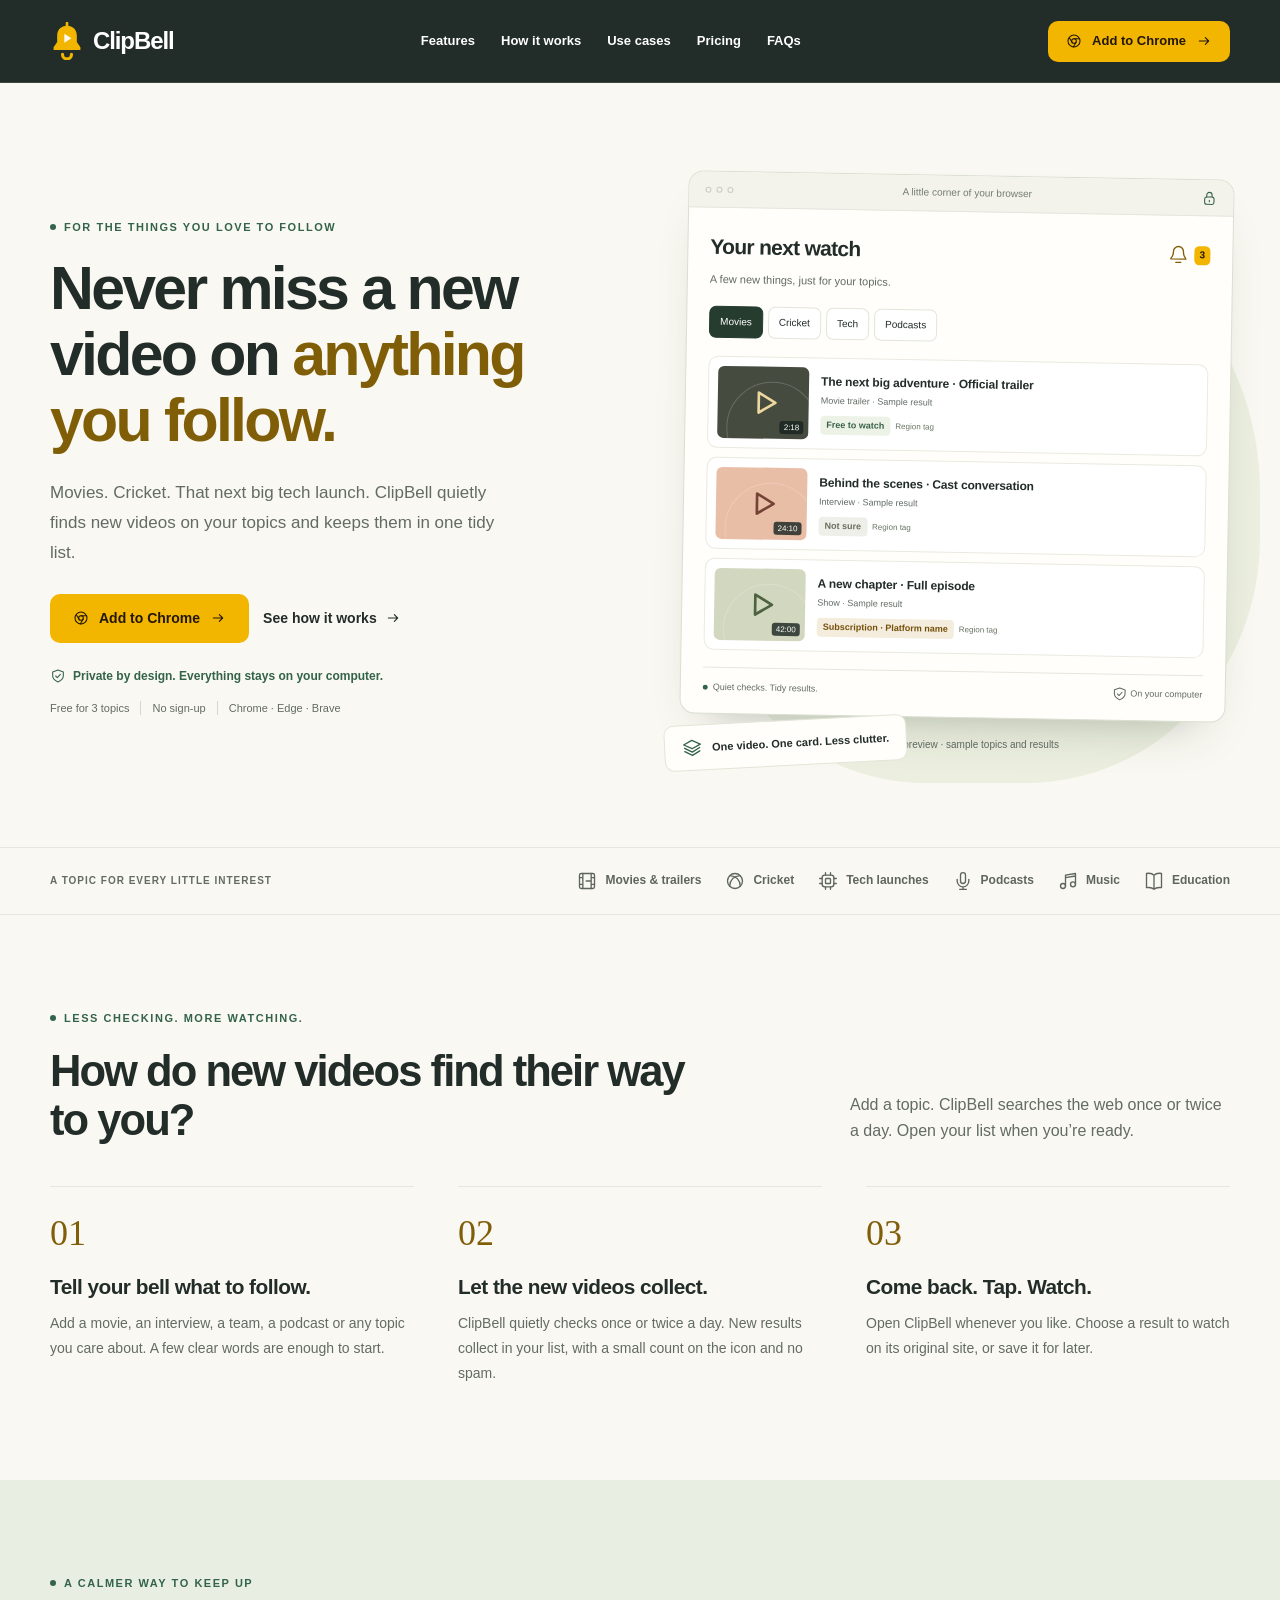
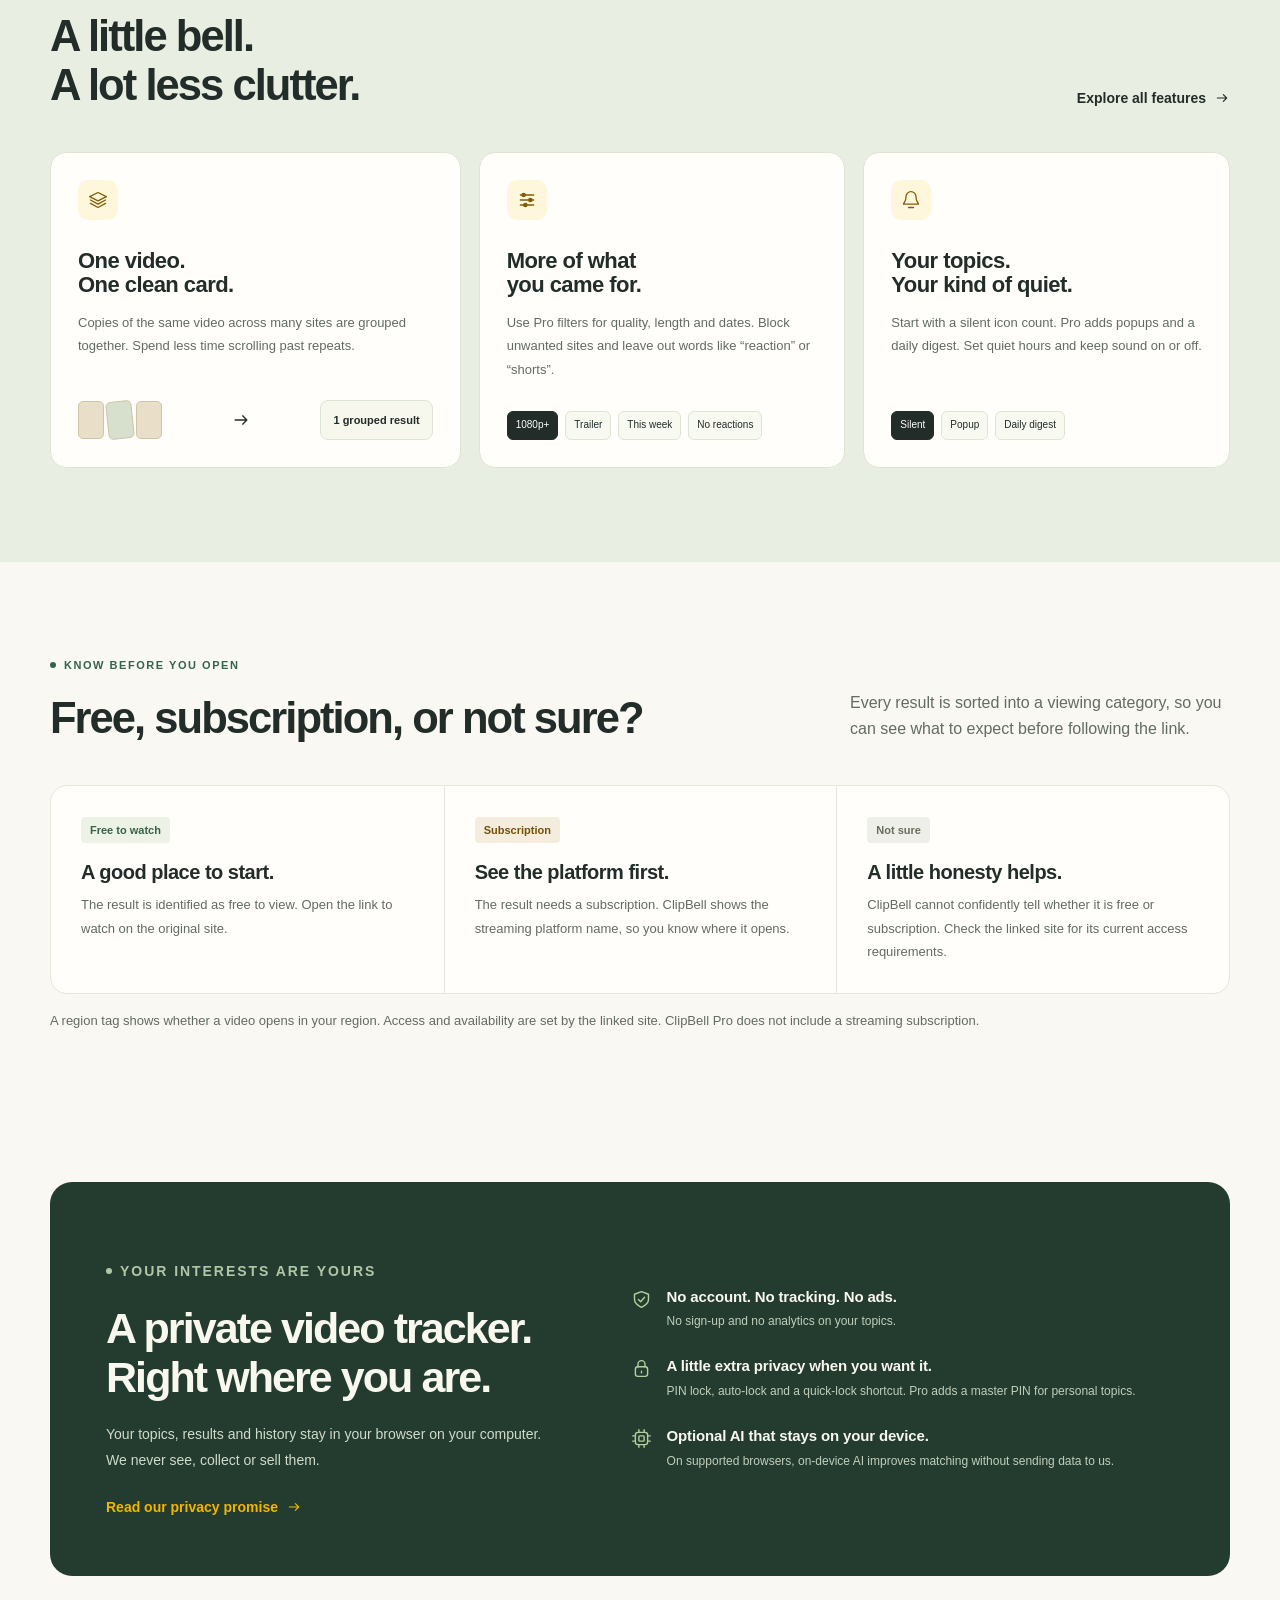
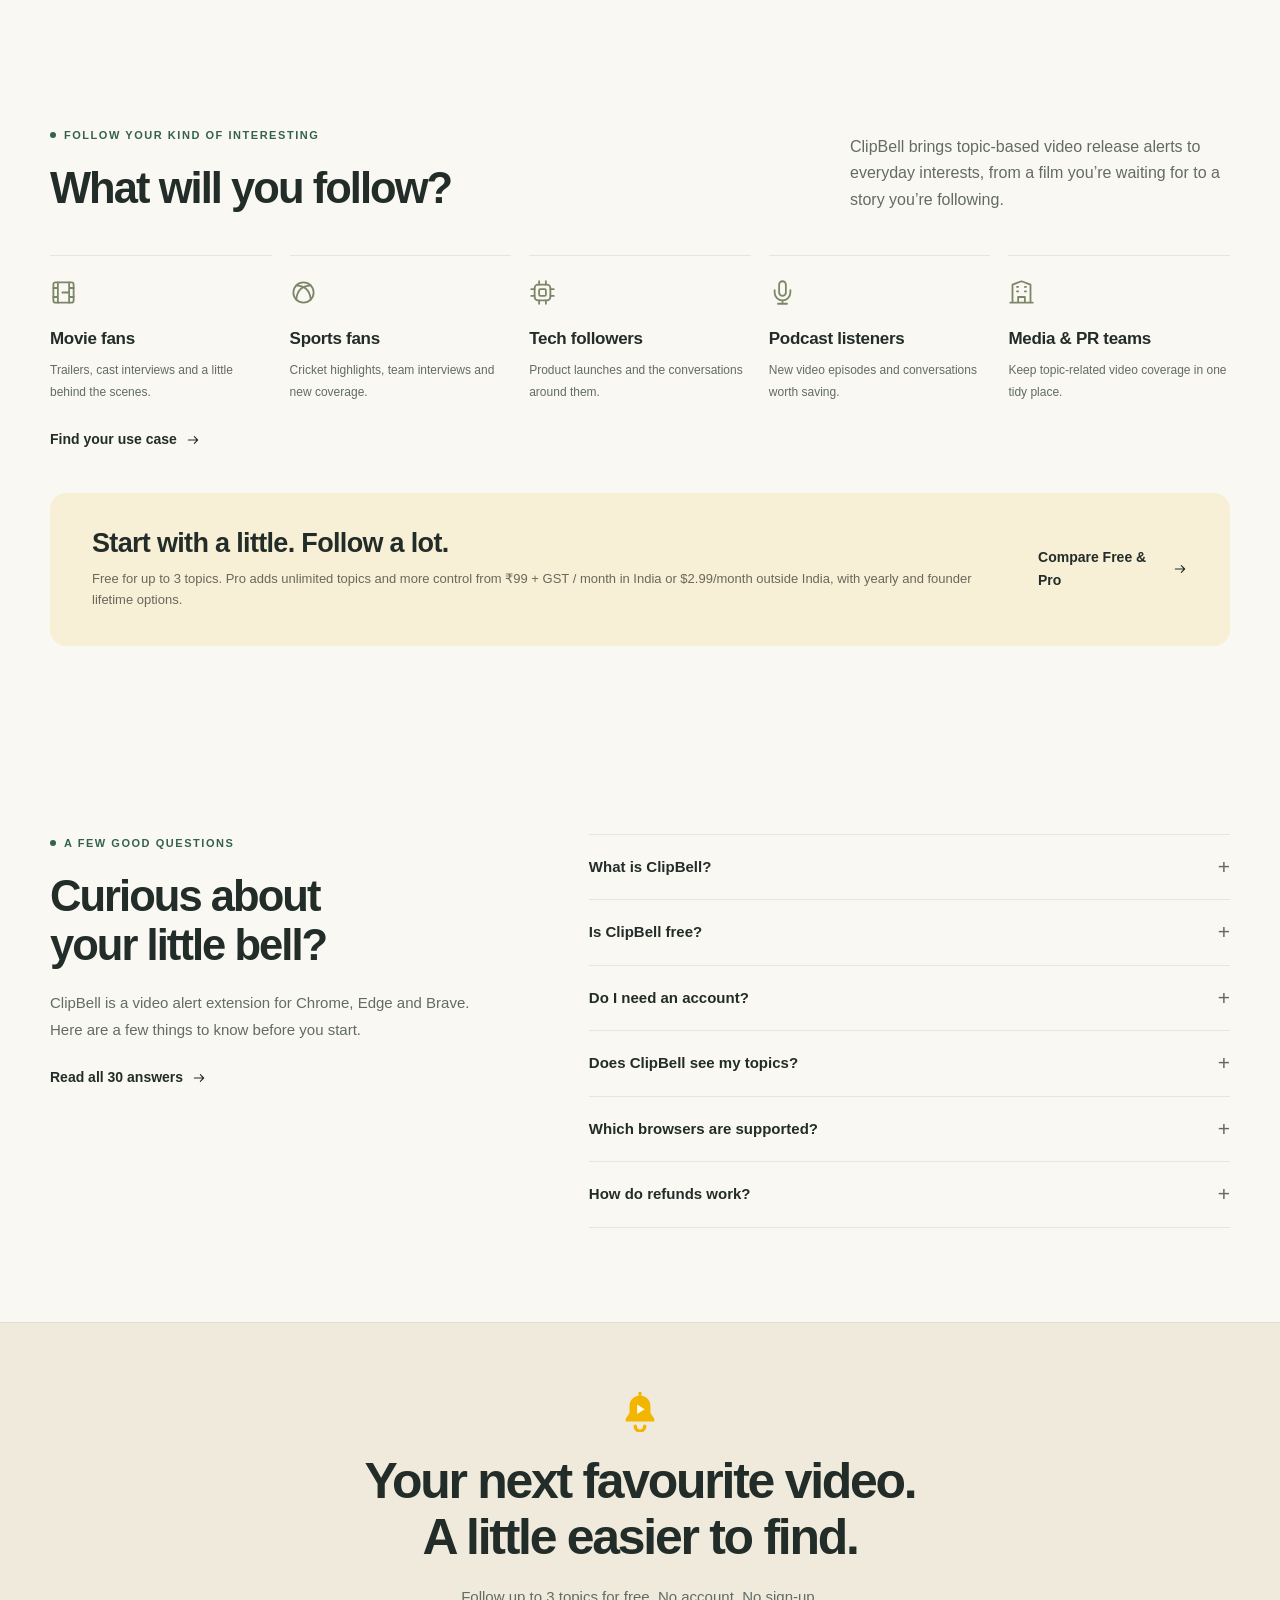
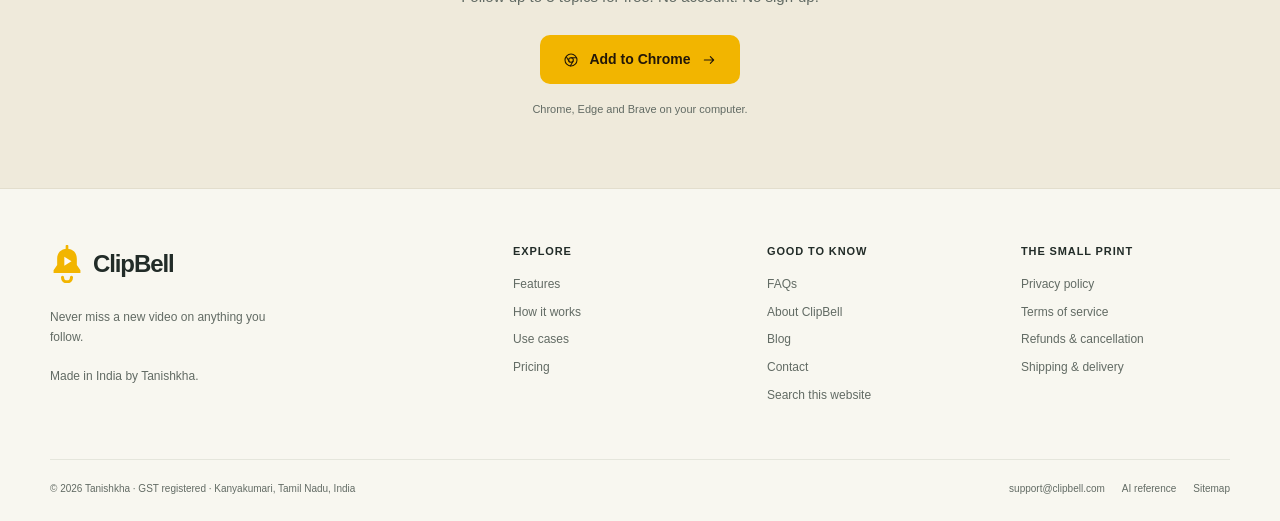
==== commit f1818e11: "Add Shipping & Delivery policy page and footer link" ====
--- a/index.html
+++ b/index.html
@@ -17,4 +17,4 @@
 <section class="section"><div class="container"><div class="section-head"><div><p class="eyebrow">Know before you open</p><h2>Free, subscription, or not sure?</h2></div><p>Every result is sorted into a viewing category, so you can see what to expect before following the link.</p></div><div class="watch-types"><article class="watch-type"><span class="tag ">Free to watch</span><h3>A good place to start.</h3><p>The result is identified as free to view. Open the link to watch on the original site.</p></article><article class="watch-type"><span class="tag tag-subscription">Subscription</span><h3>See the platform first.</h3><p>The result needs a subscription. ClipBell shows the streaming platform name, so you know where it opens.</p></article><article class="watch-type"><span class="tag tag-unsure">Not sure</span><h3>A little honesty helps.</h3><p>ClipBell cannot confidently tell whether it is free or subscription. Check the linked site for its current access requirements.</p></article></div><p class="small muted">A region tag shows whether a video opens in your region. Access and availability are set by the linked site. ClipBell Pro does not include a streaming subscription.</p></div></section>
 <section class="section-small"><div class="container"><div class="privacy-banner"><div><p class="eyebrow">Your interests are yours</p><h2>A private video tracker.<br>Right where you are.</h2><p>Your topics, results and history stay in your browser on your computer. We never see, collect or sell them.</p><a class="text-link " href="/privacy/">Read our privacy promise<svg class="icon icon-sm" viewBox="0 0 24 24" fill="none" stroke="currentColor" stroke-width="1.6" stroke-linecap="round" stroke-linejoin="round" aria-hidden="true"><path d="M5 12h14m-5-5 5 5-5 5"/></svg></a></div><div class="privacy-points"><div class="privacy-point"><svg class="icon" viewBox="0 0 24 24" fill="none" stroke="currentColor" stroke-width="1.6" stroke-linecap="round" stroke-linejoin="round" aria-hidden="true"><path d="m12 3 8 3v6c0 5-8 9-8 9s-8-4-8-9V6l8-3Z"/><path d="m8.5 12 2.5 2.5 4.5-5"/></svg><div><h3>No account. No tracking. No ads.</h3><p>No sign-up and no analytics on your topics.</p></div></div><div class="privacy-point"><svg class="icon" viewBox="0 0 24 24" fill="none" stroke="currentColor" stroke-width="1.6" stroke-linecap="round" stroke-linejoin="round" aria-hidden="true"><rect x="5" y="10" width="14" height="11" rx="3"/><path d="M8 10V7a4 4 0 0 1 8 0v3m-4 5v2"/></svg><div><h3>A little extra privacy when you want it.</h3><p>PIN lock, auto-lock and a quick-lock shortcut. Pro adds a master PIN for personal topics.</p></div></div><div class="privacy-point"><svg class="icon" viewBox="0 0 24 24" fill="none" stroke="currentColor" stroke-width="1.6" stroke-linecap="round" stroke-linejoin="round" aria-hidden="true"><rect x="5" y="5" width="14" height="14" rx="3"/><rect x="9" y="9" width="6" height="6" rx="1"/><path d="M9 2v3m6-3v3M9 19v3m6-3v3M2 9h3m-3 6h3m14-6h3m-3 6h3"/></svg><div><h3>Optional AI that stays on your device.</h3><p>On supported browsers, on-device AI improves matching without sending data to us.</p></div></div></div></div></div></section>
 <section class="section"><div class="container"><div class="section-head"><div><p class="eyebrow">Follow your kind of interesting</p><h2>What will you follow?</h2></div><p>ClipBell brings topic-based video release alerts to everyday interests, from a film you’re waiting for to a story you’re following.</p></div><div class="use-grid"><article class="use-card"><svg class="icon" viewBox="0 0 24 24" fill="none" stroke="currentColor" stroke-width="1.6" stroke-linecap="round" stroke-linejoin="round" aria-hidden="true"><rect x="3" y="3" width="18" height="18" rx="2"/><path d="M7 3v18M17 3v18M3 8h4m-4 8h4M17 8h4m-4 8h4m-10-4h6"/></svg><h3>Movie fans</h3><p>Trailers, cast interviews and a little behind the scenes.</p></article><article class="use-card"><svg class="icon" viewBox="0 0 24 24" fill="none" stroke="currentColor" stroke-width="1.6" stroke-linecap="round" stroke-linejoin="round" aria-hidden="true"><circle cx="12" cy="12" r="9"/><path d="M5.6 5.6c8.5.5 12.3 4.6 12.8 12.8M18.4 5.6C9.9 6.1 6.1 10.2 5.6 18.4"/></svg><h3>Sports fans</h3><p>Cricket highlights, team interviews and new coverage.</p></article><article class="use-card"><svg class="icon" viewBox="0 0 24 24" fill="none" stroke="currentColor" stroke-width="1.6" stroke-linecap="round" stroke-linejoin="round" aria-hidden="true"><rect x="5" y="5" width="14" height="14" rx="3"/><rect x="9" y="9" width="6" height="6" rx="1"/><path d="M9 2v3m6-3v3M9 19v3m6-3v3M2 9h3m-3 6h3m14-6h3m-3 6h3"/></svg><h3>Tech followers</h3><p>Product launches and the conversations around them.</p></article><article class="use-card"><svg class="icon" viewBox="0 0 24 24" fill="none" stroke="currentColor" stroke-width="1.6" stroke-linecap="round" stroke-linejoin="round" aria-hidden="true"><rect x="9" y="2" width="6" height="13" rx="3"/><path d="M5 10v2a7 7 0 0 0 14 0v-2m-7 9v3m-4 0h8"/></svg><h3>Podcast listeners</h3><p>New video episodes and conversations worth saving.</p></article><article class="use-card"><svg class="icon" viewBox="0 0 24 24" fill="none" stroke="currentColor" stroke-width="1.6" stroke-linecap="round" stroke-linejoin="round" aria-hidden="true"><path d="M4 21V5l8-3 8 3v16M2 21h20M9 21v-5h6v5M8 7h1m6 0h1M8 11h1m6 0h1"/></svg><h3>Media & PR teams</h3><p>Keep topic-related video coverage in one tidy place.</p></article></div><a class="text-link " href="/use-cases/">Find your use case<svg class="icon icon-sm" viewBox="0 0 24 24" fill="none" stroke="currentColor" stroke-width="1.6" stroke-linecap="round" stroke-linejoin="round" aria-hidden="true"><path d="M5 12h14m-5-5 5 5-5 5"/></svg></a><div class="price-teaser"><div><h3>Start with a little. Follow a lot.</h3><p>Free for up to 3 topics. Pro adds unlimited topics and more control from ₹99 + GST / month in India or $2.99/month outside India, with yearly and founder lifetime options.</p></div><a class="text-link " href="/pricing/">Compare Free &amp; Pro<svg class="icon icon-sm" viewBox="0 0 24 24" fill="none" stroke="currentColor" stroke-width="1.6" stroke-linecap="round" stroke-linejoin="round" aria-hidden="true"><path d="M5 12h14m-5-5 5 5-5 5"/></svg></a></div></div></section>
-<section class="section"><div class="container faq-layout"><div class="faq-intro"><p class="eyebrow">A few good questions</p><h2>Curious about<br>your little bell?</h2><p class="lead">ClipBell is a video alert extension for Chrome, Edge and Brave. Here are a few things to know before you start.</p><a class="text-link " href="/faq/">Read all 30 answers<svg class="icon icon-sm" viewBox="0 0 24 24" fill="none" stroke="currentColor" stroke-width="1.6" stroke-linecap="round" stroke-linejoin="round" aria-hidden="true"><path d="M5 12h14m-5-5 5 5-5 5"/></svg></a></div><div class="faq-list"><details data-faq id="answer-1"><summary>What is ClipBell?</summary><div class="answer"><p>ClipBell is a browser extension for Chrome, Edge and Brave that gives you new video alerts for topics you care about. Made in India by Tanishkha, it searches the web once or twice a day and collects new results in one list on your computer.</p></div></details><details data-faq id="answer-2"><summary>Is ClipBell free?</summary><div class="answer"><p>Yes. The Free plan includes up to 3 topics, the newest 20 videos per topic, silent alerts and one PIN. Pro adds unlimited topics, full history, more alert choices and additional features.</p></div></details><details data-faq id="answer-3"><summary>Do I need an account?</summary><div class="answer"><p>No. ClipBell needs no account and no sign-up. A Pro licence key is checked without sending any of your topics.</p></div></details><details data-faq id="answer-4"><summary>Does ClipBell see my topics?</summary><div class="answer"><p>No. Your topics, results and history stay in your browser on your computer. We never see, collect or sell them, and there is no tracking, analytics on your topics or advertising.</p></div></details><details data-faq id="answer-5"><summary>Which browsers are supported?</summary><div class="answer"><p>ClipBell supports Chrome, Edge and Brave on your computer. Phone support is not available yet.</p></div></details><details data-faq id="answer-6"><summary>How do refunds work?</summary><div class="answer"><p>Your first Pro purchase is eligible for a full refund within 7 days. Lifetime purchases have a 14-day refund window. Later renewal periods are not refundable except where the law requires. Approved refunds are submitted to the original payment method within 5–7 business days; your bank or payment provider may take longer to credit them. See the Refund &amp; Cancellation Policy for details.</p></div></details></div></div></section><section class="cta" id="install-info"><div class="container"><svg class="bell-large" viewBox="0 0 38 42" fill="none" aria-hidden="true"><path d="M19 4c-6.8 0-11 4.8-11 11v7l-4 6v3h30v-3l-4-6v-7C30 8.8 25.8 4 19 4Z" fill="currentColor"/><path d="M14 36a5 5 0 0 0 10 0" stroke="currentColor" stroke-width="3.5" stroke-linecap="round"/><path d="m16 13 8 5-8 5V13Z" fill="#fffaf0"/><path d="M19 1v4" stroke="currentColor" stroke-width="3" stroke-linecap="round"/></svg><h2>Your next favourite video.<br>A little easier to find.</h2><p>Follow up to 3 topics for free. No account. No sign-up.</p><a class="button " href="/#install-info" data-launch="install" data-placeholder="install-link-pending"><svg class="icon icon-sm" viewBox="0 0 24 24" fill="none" stroke="currentColor" stroke-width="1.6" stroke-linecap="round" stroke-linejoin="round" aria-hidden="true"><circle cx="12" cy="12" r="9"/><circle cx="12" cy="12" r="3.5"/><path d="M12 8.5h8M9 14l-4-7m10 7-4 7"/></svg>Add to Chrome<svg class="icon icon-sm" viewBox="0 0 24 24" fill="none" stroke="currentColor" stroke-width="1.6" stroke-linecap="round" stroke-linejoin="round" aria-hidden="true"><path d="M5 12h14m-5-5 5 5-5 5"/></svg></a><p class="small">Chrome, Edge and Brave on your computer.</p><noscript><p class="noscript-note">The install link is coming soon. <a href="/contact/">Contact us for help.</a></p></noscript></div></section></main><footer class="site-footer"><div class="container"><div class="footer-grid"><div class="footer-brand"><a href="/" class="wordmark" aria-label="ClipBell home"><svg class="brand-icon" viewBox="0 0 38 42" fill="none" aria-hidden="true"><path d="M19 4c-6.8 0-11 4.8-11 11v7l-4 6v3h30v-3l-4-6v-7C30 8.8 25.8 4 19 4Z" fill="currentColor"/><path d="M14 36a5 5 0 0 0 10 0" stroke="currentColor" stroke-width="3.5" stroke-linecap="round"/><path d="m16 13 8 5-8 5V13Z" fill="#fffaf0"/><path d="M19 1v4" stroke="currentColor" stroke-width="3" stroke-linecap="round"/></svg><span>ClipBell</span></a><p>Never miss a new video on anything you follow.<br><br>Made in India by Tanishkha.</p></div><div class="footer-group"><h2>Explore</h2><ul><li><a href="/features/">Features</a></li><li><a href="/how-it-works/">How it works</a></li><li><a href="/use-cases/">Use cases</a></li><li><a href="/pricing/">Pricing</a></li></ul></div><div class="footer-group"><h2>Good to know</h2><ul><li><a href="/faq/">FAQs</a></li><li><a href="/about/">About ClipBell</a></li><li><a href="/blog/">Blog</a></li><li><a href="/contact/">Contact</a></li><li><a href="/search/">Search this website</a></li></ul></div><div class="footer-group"><h2>The small print</h2><ul><li><a href="/privacy/">Privacy policy</a></li><li><a href="/terms/">Terms of service</a></li><li><a href="/refund-policy/">Refunds & cancellation</a></li></ul></div></div><div class="footer-bottom"><p>© 2026 Tanishkha · GST registered · Kanyakumari, Tamil Nadu, India</p><div class="footer-small-links"><a href="mailto:support@clipbell.com">support@clipbell.com</a><a href="/llms.txt">AI reference</a><a href="/sitemap.xml">Sitemap</a></div></div></div></footer><dialog id="launch-notice" class="notice-dialog" aria-labelledby="notice-heading" aria-describedby="notice-text"><svg class="brand-icon" viewBox="0 0 38 42" fill="none" aria-hidden="true"><path d="M19 4c-6.8 0-11 4.8-11 11v7l-4 6v3h30v-3l-4-6v-7C30 8.8 25.8 4 19 4Z" fill="currentColor"/><path d="M14 36a5 5 0 0 0 10 0" stroke="currentColor" stroke-width="3.5" stroke-linecap="round"/><path d="m16 13 8 5-8 5V13Z" fill="#fffaf0"/><path d="M19 1v4" stroke="currentColor" stroke-width="3" stroke-linecap="round"/></svg><h2 id="notice-heading">The install link is being finalised.</h2><p id="notice-text">The official extension listing needs to be added before installation is available here.</p><code id="notice-value">Coming soon</code><div class="actions"><button id="notice-close" type="button" class="button button-dark">Got it</button><a href="/contact/" class="text-link">Contact ClipBell</a></div></dialog></body></html>+<section class="section"><div class="container faq-layout"><div class="faq-intro"><p class="eyebrow">A few good questions</p><h2>Curious about<br>your little bell?</h2><p class="lead">ClipBell is a video alert extension for Chrome, Edge and Brave. Here are a few things to know before you start.</p><a class="text-link " href="/faq/">Read all 30 answers<svg class="icon icon-sm" viewBox="0 0 24 24" fill="none" stroke="currentColor" stroke-width="1.6" stroke-linecap="round" stroke-linejoin="round" aria-hidden="true"><path d="M5 12h14m-5-5 5 5-5 5"/></svg></a></div><div class="faq-list"><details data-faq id="answer-1"><summary>What is ClipBell?</summary><div class="answer"><p>ClipBell is a browser extension for Chrome, Edge and Brave that gives you new video alerts for topics you care about. Made in India by Tanishkha, it searches the web once or twice a day and collects new results in one list on your computer.</p></div></details><details data-faq id="answer-2"><summary>Is ClipBell free?</summary><div class="answer"><p>Yes. The Free plan includes up to 3 topics, the newest 20 videos per topic, silent alerts and one PIN. Pro adds unlimited topics, full history, more alert choices and additional features.</p></div></details><details data-faq id="answer-3"><summary>Do I need an account?</summary><div class="answer"><p>No. ClipBell needs no account and no sign-up. A Pro licence key is checked without sending any of your topics.</p></div></details><details data-faq id="answer-4"><summary>Does ClipBell see my topics?</summary><div class="answer"><p>No. Your topics, results and history stay in your browser on your computer. We never see, collect or sell them, and there is no tracking, analytics on your topics or advertising.</p></div></details><details data-faq id="answer-5"><summary>Which browsers are supported?</summary><div class="answer"><p>ClipBell supports Chrome, Edge and Brave on your computer. Phone support is not available yet.</p></div></details><details data-faq id="answer-6"><summary>How do refunds work?</summary><div class="answer"><p>Your first Pro purchase is eligible for a full refund within 7 days. Lifetime purchases have a 14-day refund window. Later renewal periods are not refundable except where the law requires. Approved refunds are submitted to the original payment method within 5–7 business days; your bank or payment provider may take longer to credit them. See the Refund &amp; Cancellation Policy for details.</p></div></details></div></div></section><section class="cta" id="install-info"><div class="container"><svg class="bell-large" viewBox="0 0 38 42" fill="none" aria-hidden="true"><path d="M19 4c-6.8 0-11 4.8-11 11v7l-4 6v3h30v-3l-4-6v-7C30 8.8 25.8 4 19 4Z" fill="currentColor"/><path d="M14 36a5 5 0 0 0 10 0" stroke="currentColor" stroke-width="3.5" stroke-linecap="round"/><path d="m16 13 8 5-8 5V13Z" fill="#fffaf0"/><path d="M19 1v4" stroke="currentColor" stroke-width="3" stroke-linecap="round"/></svg><h2>Your next favourite video.<br>A little easier to find.</h2><p>Follow up to 3 topics for free. No account. No sign-up.</p><a class="button " href="/#install-info" data-launch="install" data-placeholder="install-link-pending"><svg class="icon icon-sm" viewBox="0 0 24 24" fill="none" stroke="currentColor" stroke-width="1.6" stroke-linecap="round" stroke-linejoin="round" aria-hidden="true"><circle cx="12" cy="12" r="9"/><circle cx="12" cy="12" r="3.5"/><path d="M12 8.5h8M9 14l-4-7m10 7-4 7"/></svg>Add to Chrome<svg class="icon icon-sm" viewBox="0 0 24 24" fill="none" stroke="currentColor" stroke-width="1.6" stroke-linecap="round" stroke-linejoin="round" aria-hidden="true"><path d="M5 12h14m-5-5 5 5-5 5"/></svg></a><p class="small">Chrome, Edge and Brave on your computer.</p><noscript><p class="noscript-note">The install link is coming soon. <a href="/contact/">Contact us for help.</a></p></noscript></div></section></main><footer class="site-footer"><div class="container"><div class="footer-grid"><div class="footer-brand"><a href="/" class="wordmark" aria-label="ClipBell home"><svg class="brand-icon" viewBox="0 0 38 42" fill="none" aria-hidden="true"><path d="M19 4c-6.8 0-11 4.8-11 11v7l-4 6v3h30v-3l-4-6v-7C30 8.8 25.8 4 19 4Z" fill="currentColor"/><path d="M14 36a5 5 0 0 0 10 0" stroke="currentColor" stroke-width="3.5" stroke-linecap="round"/><path d="m16 13 8 5-8 5V13Z" fill="#fffaf0"/><path d="M19 1v4" stroke="currentColor" stroke-width="3" stroke-linecap="round"/></svg><span>ClipBell</span></a><p>Never miss a new video on anything you follow.<br><br>Made in India by Tanishkha.</p></div><div class="footer-group"><h2>Explore</h2><ul><li><a href="/features/">Features</a></li><li><a href="/how-it-works/">How it works</a></li><li><a href="/use-cases/">Use cases</a></li><li><a href="/pricing/">Pricing</a></li></ul></div><div class="footer-group"><h2>Good to know</h2><ul><li><a href="/faq/">FAQs</a></li><li><a href="/about/">About ClipBell</a></li><li><a href="/blog/">Blog</a></li><li><a href="/contact/">Contact</a></li><li><a href="/search/">Search this website</a></li></ul></div><div class="footer-group"><h2>The small print</h2><ul><li><a href="/privacy/">Privacy policy</a></li><li><a href="/terms/">Terms of service</a></li><li><a href="/refund-policy/">Refunds & cancellation</a></li><li><a href="/shipping-policy/">Shipping & delivery</a></li></ul></div></div><div class="footer-bottom"><p>© 2026 Tanishkha · GST registered · Kanyakumari, Tamil Nadu, India</p><div class="footer-small-links"><a href="mailto:support@clipbell.com">support@clipbell.com</a><a href="/llms.txt">AI reference</a><a href="/sitemap.xml">Sitemap</a></div></div></div></footer><dialog id="launch-notice" class="notice-dialog" aria-labelledby="notice-heading" aria-describedby="notice-text"><svg class="brand-icon" viewBox="0 0 38 42" fill="none" aria-hidden="true"><path d="M19 4c-6.8 0-11 4.8-11 11v7l-4 6v3h30v-3l-4-6v-7C30 8.8 25.8 4 19 4Z" fill="currentColor"/><path d="M14 36a5 5 0 0 0 10 0" stroke="currentColor" stroke-width="3.5" stroke-linecap="round"/><path d="m16 13 8 5-8 5V13Z" fill="#fffaf0"/><path d="M19 1v4" stroke="currentColor" stroke-width="3" stroke-linecap="round"/></svg><h2 id="notice-heading">The install link is being finalised.</h2><p id="notice-text">The official extension listing needs to be added before installation is available here.</p><code id="notice-value">Coming soon</code><div class="actions"><button id="notice-close" type="button" class="button button-dark">Got it</button><a href="/contact/" class="text-link">Contact ClipBell</a></div></dialog></body></html>
